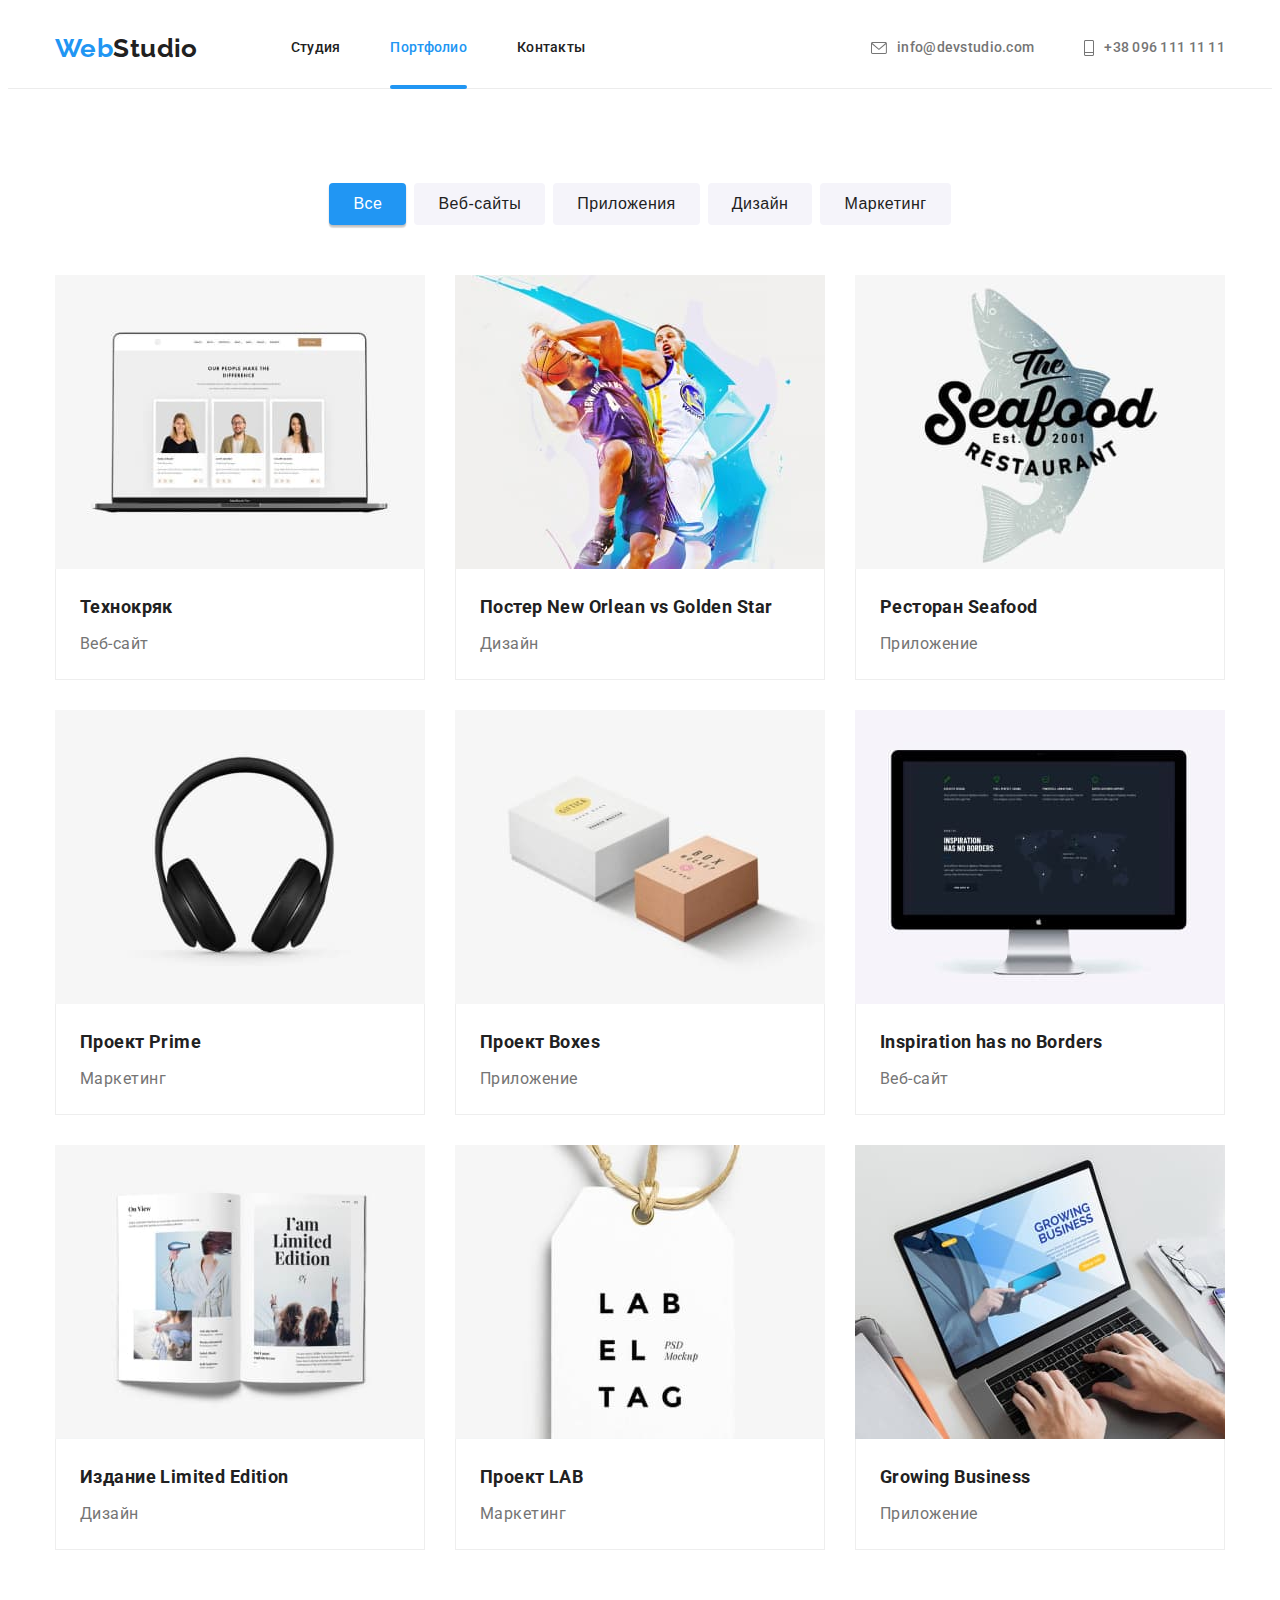
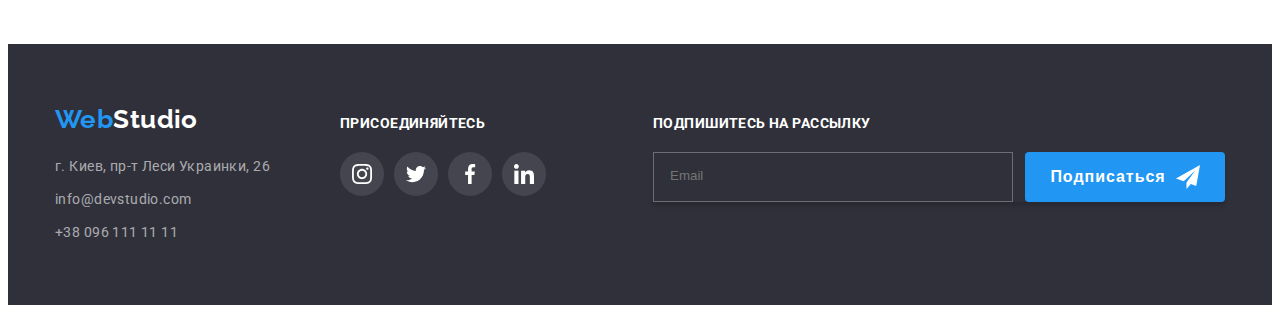
==== portfolio.html @ e9cdfc18 "start 25.04.2022" ====
<!DOCTYPE html>
<html lang="en">
  <head>
    <meta charset="UTF-8" />
    <meta http-equiv="X-UA-Compatible" content="IE=edge" />
    <meta name="viewport" content="width=device-width, initial-scale=1.0" />
    <title>Document</title>
    <link rel="preconnect" href="https://fonts.googleapis.com" />
    <link rel="preconnect" href="https://fonts.gstatic.com" crossorigin />
    <link
      href="https://fonts.googleapis.com/css2?family=Raleway:wght@700&family=Roboto:wght@400;500;700;900&display=swap"
      rel="stylesheet"
    />
    <link
      rel="stylesheet"
      href="https://cdnjs.cloudflare.com/ajax/libs/modern-normalize/1.1.0/modern-normalize.min.css"
      integrity="sha512-wpPYUAdjBVSE4KJnH1VR1HeZfpl1ub8YT/NKx4PuQ5NmX2tKuGu6U/JRp5y+Y8XG2tV+wKQpNHVUX03MfMFn9Q=="
      crossorigin="anonymous"
      referrerpolicy="no-referrer"
    />

    <link rel="stylesheet" href="./css/main.min.css" />
  </head>
  <body>
    <!-- header start -->
    <header class="header">
      <div class="container header-container">
        <nav class="nav">
          <a href="" class="logo link"
            >Web<span class="logo__black">Studio</span></a
          >
          <ul class="site-nav list">
            <li class="item">
              <a class="link header-link" href="./index.html">Студия</a>
            </li>
            <li class="item">
              <a class="link header-link current" href="./portfolio.html"
                >Портфолио</a
              >
            </li>
            <li class="item">
              <a class="link header-link" href="">Контакты</a>
            </li>
          </ul>
        </nav>
        <ul class="auth-nav list">
          <li class="item">
            <a class="link header-link" href="mailto:info@example.com">
              <svg class="header-link__icon" width="16" height="12">
                <use href="./images/sprite.svg#envelope"></use></svg
              >info@devstudio.com</a
            >
          </li>
          <li class="item">
            <a class="link header-link" href="tel:+38-099-111-11-11">
              <svg class="header-link__icon" width="10" height="16">
                <use href="./images/sprite.svg#telephone"></use></svg
              >+38 096 111 11 11</a
            >
          </li>
        </ul>
      </div>
    </header>
    <!-- header end -->
    <main>
      <section class="section filter-button">
        <div class="container">
          <ul class="buttons-list list">
            <li class="button-item">
              <button type="button" class="button current">Все</button>
            </li>
            <li class="button-item">
              <button type="button" class="button">Веб-сайты</button>
            </li>
            <li class="button-item">
              <button type="button" class="button">Приложения</button>
            </li>
            <li class="button-item">
              <button type="button" class="button">Дизайн</button>
            </li>
            <li class="button-item">
              <button type="button" class="button">Маркетинг</button>
            </li>
          </ul>
          <!-- our work -->
          <h1 class="visually-hidden">Наши работы</h1>
          <ul class="card-set work-list list">
            <li class="card-item">
              <!-- <div class="work-list-link"> -->
              <a
                class="link work-list__item"
                href=""
                target="_blank"
                rel="noopener noreferrer nofollow"
              >
                <div class="product">
                  <img
                    src="./images/portfolio/img-1.jpg"
                    alt="карточки членов команды на экране ноутбука"
                    width="370"
                    height="294"
                  />
                  <div class="product-overlay">
                    <div class="product-thumb">
                      <p>
                        Ресурс предлагает комплексные предложения с разным
                        уровнем функционала и сервисов. Все это позволит
                        посетителю получить исчерпывающие сведения о компании
                        или частном лице.
                      </p>
                    </div>
                  </div>
                </div>
                <div class="work-content">
                  <h2 class="work-title">Технокряк</h2>
                  <p class="work-text">Веб-сайт</p>
                </div>
              </a>
              <!-- </div> -->
            </li>
            <li class="card-item">
              <!-- <div class="work-list-link"> -->
              <a
                class="link work-list__item"
                href=""
                target="_blank"
                rel="noopener noreferrer nofollow"
              >
                <div class="product">
                  <img
                    src="./images/portfolio/img-2.jpg"
                    alt="два баскетболиста борятся за мяч"
                    width="370"
                    height="294"
                  />
                  <div class="product-overlay">
                    <div class="product-thumb">
                      <p>
                        Ресурс предлагает комплексные предложения с разным
                        уровнем функционала и сервисов. Все это позволит
                        посетителю получить исчерпывающие сведения о компании
                        или частном лице.
                      </p>
                    </div>
                  </div>
                </div>
                <div class="work-content">
                  <h2 class="work-title">Постер New Orlean vs Golden Star</h2>
                  <p class="work-text">Дизайн</p>
                </div>
              </a>
              <!-- </div> -->
            </li>
            <li class="card-item">
              <!-- <div class="work-list-link"> -->
              <a
                class="link work-list__item"
                href=""
                target="_blank"
                rel="noopener noreferrer nofollow"
              >
                <div class="product">
                  <img
                    src="./images/portfolio/img-3.jpg"
                    alt="логотип ресторана морской кухни"
                    width="370"
                    height="294"
                  />

                  <div class="product-overlay">
                    <div class="product-thumb">
                      <p>
                        Ресурс предлагает комплексные предложения с разным
                        уровнем функционала и сервисов. Все это позволит
                        посетителю получить исчерпывающие сведения о компании
                        или частном лице.
                      </p>
                    </div>
                  </div>
                </div>
                <div class="work-content">
                  <h2 class="work-title">Ресторан Seafood</h2>
                  <p class="work-text">Приложение</p>
                </div>
              </a>
              <!-- </div> -->
            </li>
            <li class="card-item">
              <!-- <div class="work-list-link"> -->
              <a
                class="link work-list__item"
                href=""
                target="_blank"
                rel="noopener noreferrer nofollow"
              >
                <div class="product">
                  <img
                    src="./images/portfolio/img-4.jpg"
                    alt="безпроводные накладные наушники"
                    width="370"
                    height="294"
                  />

                  <div class="product-overlay">
                    <div class="product-thumb">
                      <p>
                        Ресурс предлагает комплексные предложения с разным
                        уровнем функционала и сервисов. Все это позволит
                        посетителю получить исчерпывающие сведения о компании
                        или частном лице.
                      </p>
                    </div>
                  </div>
                </div>
                <div class="work-content">
                  <h2 class="work-title">Проект Prime</h2>
                  <p class="work-text">Маркетинг</p>
                </div>
              </a>
              <!-- </div> -->
            </li>
            <li class="card-item">
              <!-- <div class="work-list-link"> -->
              <a
                class="link work-list__item"
                href=""
                target="_blank"
                rel="noopener noreferrer nofollow"
              >
                <div class="product">
                  <img
                    src="./images/portfolio/img-5.jpg"
                    alt="две коробки - коричневая поменьше, белая побольше"
                    width="370"
                    height="294"
                  />

                  <div class="product-overlay">
                    <div class="product-thumb">
                      <p>
                        Ресурс предлагает комплексные предложения с разным
                        уровнем функционала и сервисов. Все это позволит
                        посетителю получить исчерпывающие сведения о компании
                        или частном лице.
                      </p>
                    </div>
                  </div>
                </div>
                <div class="work-content">
                  <h2 class="work-title">Проект Boxes</h2>
                  <p class="work-text">Приложение</p>
                </div>
              </a>
              <!-- </div> -->
            </li>
            <li class="card-item">
              <!-- <div class="work-list-link"> -->
              <a
                class="link work-list__item"
                href=""
                target="_blank"
                rel="noopener noreferrer nofollow"
              >
                <div class="product">
                  <img
                    src="./images/portfolio/img-6.jpg"
                    alt="заставка на моноблоке"
                    width="370"
                    height="294"
                  />

                  <div class="product-overlay">
                    <div class="product-thumb">
                      <p>
                        Ресурс предлагает комплексные предложения с разным
                        уровнем функционала и сервисов. Все это позволит
                        посетителю получить исчерпывающие сведения о компании
                        или частном лице.
                      </p>
                    </div>
                  </div>
                </div>
                <div class="work-content">
                  <h2 class="work-title">Inspiration has no Borders</h2>
                  <p class="work-text">Веб-сайт</p>
                </div>
              </a>
              <!-- </div> -->
            </li>
            <li class="card-item">
              <!-- <div class="work-list-link"> -->
              <a
                class="link work-list__item"
                href=""
                target="_blank"
                rel="noopener noreferrer nofollow"
              >
                <div class="product">
                  <img
                    src="./images/portfolio/img-7.jpg"
                    alt="разворот журнала"
                    width="370"
                    height="294"
                  />

                  <div class="product-overlay">
                    <div class="product-thumb">
                      <p>
                        Ресурс предлагает комплексные предложения с разным
                        уровнем функционала и сервисов. Все это позволит
                        посетителю получить исчерпывающие сведения о компании
                        или частном лице.
                      </p>
                    </div>
                  </div>
                </div>

                <div class="work-content">
                  <h2 class="work-title">Издание Limited Edition</h2>
                  <p class="work-text">Дизайн</p>
                </div>
              </a>
              <!-- </div> -->
            </li>
            <li class="card-item">
              <!-- <div class="work-list-link"> -->
              <a
                class="link work-list__item"
                href=""
                target="_blank"
                rel="noopener noreferrer nofollow"
              >
                <div class="product">
                  <img
                    src="./images/portfolio/img-8.jpg"
                    alt="бирка с товара"
                    width="370"
                    height="294"
                  />

                  <div class="product-overlay">
                    <div class="product-thumb">
                      <p>
                        Ресурс предлагает комплексные предложения с разным
                        уровнем функционала и сервисов. Все это позволит
                        посетителю получить исчерпывающие сведения о компании
                        или частном лице.
                      </p>
                    </div>
                  </div>
                </div>
                <div class="work-content">
                  <h2 class="work-title">Проект LAB</h2>
                  <p class="work-text">Маркетинг</p>
                </div>
              </a>
            </li>
            <li class="card-item">
              <a
                class="link work-list__item"
                href=""
                target="_blank"
                rel="noopener noreferrer nofollow"
              >
                <div class="product">
                  <img
                    src="./images/portfolio/img-9.jpg"
                    alt="руки на клавиатуре ноутбука"
                    width="370"
                    height="294"
                  />

                  <div class="product-overlay">
                    <div class="product-thumb">
                      <p>
                        Ресурс предлагает комплексные предложения с разным
                        уровнем функционала и сервисов. Все это позволит
                        посетителю получить исчерпывающие сведения о компании
                        или частном лице.
                      </p>
                    </div>
                  </div>
                </div>

                <div class="work-content">
                  <h2 class="work-title">Growing Business</h2>
                  <p class="work-text">Приложение</p>
                </div>
              </a>
            </li>
          </ul>
        </div>
      </section>
    </main>
    <footer class="footer">
      <div class="container footer-content">
        <div class="contact-footer">
          <a href="" class="logo link"
            >Web<span class="logo__white">Studio</span></a
          >
          <address class="adress list">
            <ul class="nav-footer list">
              <li class="nav-footer__item">
                <a
                  class="link"
                  href="https://goo.gl/maps/tU7hmyQ66fqLJ7Ar8"
                  target="_blank"
                  rel="noopener noreferrer nofollow"
                >
                  г. Киев, пр-т Леси Украинки, 26</a
                >
              </li>
              <li class="nav-footer__item">
                <a class="link" href="mailto:info@example.com"
                  >info@devstudio.com</a
                >
              </li>
              <li class="nav-footer__item">
                <a class="link" href="tel:+38-099-111-11-11"
                  >+38 096 111 11 11</a
                >
              </li>
            </ul>
          </address>
        </div>
        <div class="join">
          <b class="join-title">присоединяйтесь</b>

          <ul class="social-list list">
            <li class="social-list__item">
              <a
                class="social-list__link link"
                href=""
                target="_blank"
                rel="noopener noreferrer nofollow"
              >
                <svg class="social-list__icon" width="20" height="20">
                  <use href="./images/sprite.svg#instagram"></use>
                </svg>
              </a>
            </li>
            <li class="social-list__item">
              <a
                class="social-list__link link"
                href=""
                target="_blank"
                rel="noopener noreferrer nofollow"
              >
                <svg class="social-list__icon" width="20" height="20">
                  <use href="./images/sprite.svg#twitter"></use>
                </svg>
              </a>
            </li>
            <li class="social-list__item">
              <a
                class="social-list__link link"
                href=""
                target="_blank"
                rel="noopener noreferrer nofollow"
              >
                <svg class="social-list__icon" width="20" height="20">
                  <use href="./images/sprite.svg#facebook"></use>
                </svg>
              </a>
            </li>
            <li class="social-list__item">
              <a
                class="social-list__link link"
                href=""
                target="_blank"
                rel="noopener noreferrer nofollow"
              >
                <svg class="social-list__icon" width="20" height="20">
                  <use href="./images/sprite.svg#linkedin"></use>
                </svg>
              </a>
            </li>
          </ul>
        </div>

        <div class="join-subscription">
          <b class="join-title">Подпишитесь на рассылку</b>
          <form class="social-subscription">
            <span class="mail-subscription">
              <input
                class="mail"
                type="email"
                name="user_mail"
                placeholder="Email"
              />
            </span>
            <button class="hero-button send-button" type="submit">
              Подписаться
              <svg class="social-send__button" width="24" height="24">
                <use href="./images/sprite.svg#send"></use>
              </svg>
            </button>
          </form>
        </div>
      </div>
    </footer>
  </body>
</html>
---- css/main.min.css ----
:root{--primary-title-color: #212121;--secondary-text-color: #757575;--accent-color: #2196f3;--secondary-accent-color: #ffffff;--secondary-background-color: #f5f4fa;--footer-background-color: #2f303a;--primary-color: rgba(255, 255, 255, 1);--card-item: 4;--client-link: #afb1b8;--footer-accent-background-color: rgba(255, 255, 255, 0.1);--transition: 250ms cubic-bezier(0.4, 0, 0.2, 1);--border-contact-form: rgba(33, 33, 33, 0.2)}.visually-hidden{position:absolute;width:1px;height:1px;margin:-1px;border:0;padding:0;white-space:nowrap;clip-path:inset(100%);clip:rect(0 0 0 0);overflow:hidden}html{box-sizing:border-box}*,*::before,*::after{box-sizing:border-box}body{color:var(--secondary-text-color);font-family:Roboto, sans-serif;font-size:14px;line-height:1.71;letter-spacing:0.03em}h1,h2,h3,p{margin-top:0;margin-bottom:0}ul{margin-top:0;margin-bottom:0;padding-left:0}img{display:block;max-width:100%;height:auto}.list{list-style:none}.link{text-decoration:none}address{font-style:normal}.container{width:1200px;padding-left:15px;padding-right:15px;margin-left:auto;margin-right:auto}.logo{display:flex;align-items:center;font-family:Raleway, sans-serif;font-weight:700;font-size:26px;line-height:1.19;color:var(--accent-color)}.logo__black{color:var(--primary-title-color)}.logo__white{color:var(--secondary-accent-color)}.section{padding-top:94px;padding-bottom:94px}.section-title{text-align:center;margin-bottom:50px;font-weight:700;font-size:36px;line-height:1.17;letter-spacing:0.03em;color:var(--primary-title-color)}.hero-button{min-width:200px;padding-top:10px;padding-bottom:10px;padding-left:30px;padding-right:30px;border-radius:4px;cursor:pointer;font-weight:700;font-size:16px;line-height:1.88;border:none;letter-spacing:0.06em;background:var(--accent-color);color:var(--secondary-accent-color);transition:background-color var(--transition)}.hero-button:hover,.hero-button:focus{background-color:#188ce8}.card-set{display:flex;flex-wrap:wrap;margin-left:-30px;margin-top:-30px}.card-item{flex-basis:calc(100% / var(--card-item) - 30px);margin-left:30px;margin-top:30px}.backdrop{position:fixed;top:0;left:0;width:100%;height:100%;background-color:rgba(0,0,0,0.2);opacity:1;transition:opacity var(--transition)}.backdrop.is-hidden{opacity:0;visibility:hidden;pointer-events:none}.backdrop.is-hidden .modal{transform:translate(-50%, -50%) scale(1.25)}.modal{position:absolute;top:50%;left:50%;padding:40px;min-height:581px;max-width:528px;width:100%;border-radius:4px;background-color:var(--secondary-accent-color);box-shadow:0px 2px 1px rgba(0,0,0,0.2),0px 1px 1px rgba(0,0,0,0.14),0px 1px 3px rgba(0,0,0,0.12);transform:translate(-50%, -50%) scale(1);transition:transform var(--transition)}.modal-invitation{display:block;margin-bottom:12px;font-weight:700;font-size:20px;line-height:1.17;text-align:center;color:var(--primary-title-color)}.contact-form__field{display:block}.contact-form__field:not(:last-child){margin-bottom:10px}.contact-information{font-size:12px;line-height:1.16;letter-spacing:0.01em}.contact-form__input{width:100%;height:40px;padding-left:42px;border:1px solid var(--border-contact-form);border-radius:4px;transition:border var(--transition)}.contact-form__input:hover,.contact-form__input:focus{outline:none;border-color:var(--accent-color)}.contact-icon{position:absolute;top:50%;left:12px;transform:translateY(-50%);transition:fill var(--transition)}.contact-form__input:hover+.contact-icon,.contact-form__input:focus+.contact-icon{fill:var(--accent-color)}.contack-form__input__wraper{position:relative;display:block;margin-top:4px}.contact-form__list{margin-bottom:20px}.contact-form__message{width:100%;height:120px;padding-left:16px;padding-right:16px;padding-top:12px;padding-bottom:12px;resize:none;border:1px solid var(--border-contact-form);border-radius:4px;transition:border-color var(--transition)}.contact-form__message::placeholder{color:rgba(117,117,117,0.5)}.contact-form__message:hover,.contact-form__message:focus{outline:none;border-color:var(--accent-color)}.contact-form__checkbox__label{display:flex;justify-content:center;align-items:center;line-height:1}.contact-form__checkbox__label::before{display:inline-flex;content:"";width:16px;height:15px;margin-right:10px;border:1px solid var(--primary-title-color);cursor:pointer}.contact-form__checkbox:hover+.contact-form__checkbox__label::before,.contact-form__checkbox:focus+.contact-form__checkbox__label::before{border:1px solid var(--accent-color)}.contact-form__checkbox:checked+.contact-form__checkbox__label::before{outline:none;background-image:url(../images/icon-check.svg);background-position:50% 50%}.contact-form__checkbox__link{font-weight:400;color:var(--accent-color)}.contact-form__checkbox-wraper{margin-bottom:26px}.submit-button{display:block;margin:0 auto}.hero-close__btn{position:absolute;top:8px;right:8px;padding:0;display:flex;justify-content:center;align-items:center;width:30px;height:30px;border-radius:50%;border:1px solid rgba(0,0,0,0.1);background-color:transparent;cursor:pointer;transition:fill var(--transition)}.hero-close__btn:hover,.hero-close__btn:focus{fill:var(--accent-color)}.social-list__link{display:flex;align-items:center;justify-content:center;width:44px;height:44px;color:var(--client-link);background-color:var(--footer-accent-background-color);border-radius:50%;transition:color var(--transition),background-color var(--transition)}.social-list__link:hover,.social-list__link:focus{background-color:var(--accent-color);color:var(--secondary-accent-color)}.social-list__icon{fill:currentColor}.social-list{display:flex;justify-content:space-between}.social-list__item:not(:last-child){margin-right:10px}.social-list__icon{fill:currentColor}.header{border-bottom:1px solid #ececec}.header .current::after{content:"";display:flex;position:absolute;bottom:-1px;width:100%;height:4px;border-radius:2px;background-color:#2196f3}.header .logo{margin-right:93px}.header-container{display:flex;align-items:center}.nav{display:flex}.site-nav{display:flex;color:var(--primary-title-color)}.site-nav .link.current{color:var(--accent-color)}.site-nav .item:not(:last-child){margin-right:50px}.header-link{display:flex;align-items:center;position:relative;font-weight:500;padding-top:32px;padding-bottom:32px;line-height:1.14;letter-spacing:0.02em;color:var(--secondary-text-colo);transition:color var(--transition)}.header-link:hover,.header-link:focus{color:var(--accent-color)}.auth-nav{display:flex;margin-left:auto;transition:fill var(--transition),color var(--transition)}.auth-nav .item:not(:last-child){margin-right:50px}.auth-nav .header-link__icon{fill:currentColor;margin-right:10px}.hero{background-image:linear-gradient(rgba(47,48,58,0.4), rgba(47,48,58,0.4)),url(../images/comand.jpg);background-size:1600px, cover;text-align:center;background-color:#2f303a;margin-right:auto;margin-left:auto;max-width:1600px;padding-top:200px;padding-bottom:200px}.hero-title{max-width:696px;margin-bottom:30px;margin-left:auto;margin-right:auto;font-weight:900;font-size:44px;line-height:1.36;text-align:center;letter-spacing:0.06em;text-transform:uppercase;color:var(--secondary-accent-color)}.quality{padding-bottom:0}.service-list{--card-item: 3}.qualiti-item{display:flex;height:120px;border-radius:4px;justify-content:center;align-items:center;background-color:var(--secondary-background-color);margin-bottom:30px;text-align:center}.quality-title{margin-bottom:10px;font-weight:700;font-size:14px;line-height:1.14;text-transform:uppercase;color:var(--primary-title-color)}.service-card{position:relative}.service-icon{position:relative}.service-thumb{position:absolute;display:flex;bottom:0;width:100%;height:70px;justify-content:center;align-items:center;font-weight:700;line-height:1.17;color:var(--primary-color);background-color:rgba(47,48,58,0.8)}.team{background:var(--secondary-background-color)}.team-card{flex-wrap:wrap;text-align:center;flex-basis:calc((100% - 120px) / 4);margin-left:30px;margin-top:30px}.team-title{margin-bottom:10px;font-weight:500;font-size:16px;line-height:1.19;color:var(--primary-title-color)}.team-content{text-align:center;padding-top:30px;padding-bottom:30px;padding-left:32px;padding-right:32px;background-color:var(--secondary-accent-color);box-shadow:0px 2px 1px rgba(0,0,0,0.2),0px 1px 1px rgba(0,0,0,0.14),0px 1px 3px rgba(0,0,0,0.12)}.team-text{font-size:16px;line-height:1.19;margin-bottom:16px}.client-list{--card-item: 6;display:flex;align-items:center}.client-link{outline:none;display:flex;width:170px;height:92px;color:var(--client-link);border:1px solid currentColor;border-radius:4px;justify-content:center;align-items:center;transition:color var(--transition)}.client-link:hover,.client-link:focus{border:1px solid var(--accent-color)}.client-link__icon{fill:currentColor}.client-link:hover .client-link__icon,.client-link:focus .client-link__icon{fill:var(--accent-color)}.footer{padding-top:60px;padding-bottom:60px;background:var(--footer-background-color)}.footer .social-list__link{color:var(--secondary-accent-color)}.footer .logo{margin-bottom:20px}.footer-content{display:flex;align-items:baseline}.footer-item:last-child{margin-left:auto}.footer-item:not(:last-child){margin-right:70px}.adress{font-style:normal;color:var(--secondary-accent-color)}.nav-footer .link{color:rgba(255,255,255,0.6);transition:color var(--transition)}.nav-footer .link:hover,.nav-footer .link:focus{color:var(--secondary-accent-color)}.nav-footer__item:not(:last-child){margin-bottom:9px}.footer.social-list__link{color:var(--secondary-accent-color)}.social-send__button{margin-left:10px;fill:currentColor}.social-subscription{display:flex;border-radius:4px;min-width:358px;font-size:16px;box-shadow:0px 4px 4px rgba(0,0,0,0.15)}.mail-subscription{border:1px solid rgba(255,255,255,0.3);margin-right:12px;transition:border var(--transition)}.mail-subscription:hover,.mail-subscription:focus{outline:none;border-color:var(--accent-color)}.mail{min-width:358px;padding-top:15px;padding-bottom:15px;padding-left:16px;border:none;outline:none;background-color:transparent;color:var(--secondary-accent-color)}.send-button{display:flex;padding-left:0;padding-right:0;justify-content:center;align-items:center}.join{margin-left:70px}.join-title{display:block;margin-bottom:20px;font-weight:700;font-size:14px;line-height:1.14;letter-spacing:0.03em;text-transform:uppercase;color:var(--secondary-accent-color)}.join-list__link{display:flex;align-items:center;justify-content:center;width:44px;height:44px;background-color:rgba(255,255,255,0.1);border-radius:50%;transition:background-color var(--transition)}.join-list__link:hover,.join-list__link:focus{background-color:var(--accent-color)}.join-list__icon{fill:var(--secondary-accent-color)}.join-list-link:hover .join-list__icon,.join-list-link:focus .join-list__icon{background-color:var(--accent-color)}.join-list__item:not(:last-child){margin-right:10px}.join-list{display:flex;justify-content:space-between}.join-subscription{margin-left:auto}.buttons-list{display:flex;justify-content:center;margin-bottom:50px}.buttons-list .current{background-color:var(--accent-color);color:var(--secondary-accent-color);box-shadow:0px 2px 2px rgba(0,0,0,0.12),0px 1px 2px rgba(0,0,0,0.08),0px 3px 1px rgba(0,0,0,0.1)}.button-item:not(:last-child){margin-right:8px}.button{padding:6px 22px;border-radius:4px;border-color:transparent;font-weight:500;font-size:16px;line-height:1.62;letter-spacing:0.03em;color:var(--primary-title-color);cursor:pointer;background:var(--secondary-background-color);transition:color var(--transition),background-color var(--transition),box-shadow var(--transition)}.button:hover,.button:focus{background-color:var(--accent-color);color:var(--secondary-accent-color);box-shadow:0px 2px 2px rgba(0,0,0,0.12),0px 1px 2px rgba(0,0,0,0.08),0px 3px 1px rgba(0,0,0,0.1)}.work-list{--card-item: 3}.work-list__item{display:flex;flex-direction:column;transition:box-shadow var(--transition)}.work-list__item:hover,.work-list__item:focus{box-shadow:1px 4px 6px rgba(0,0,0,0.16),0px 4px 4px rgba(0,0,0,0.06),0px 1px 1px rgba(0,0,0,0.12)}.product{position:relative;overflow:hidden}.product-overlay{display:inline-block;position:absolute;top:0;left:0;width:100%;height:100%;background-color:rgba(33,150,243,0.9);transform:translateY(100%);transition:transform var(--transition)}.work-list__item:hover .product-overlay,.work-list__item:focus .product-overlay{transform:translateY(0)}.product-thumb{position:absolute;width:322px;height:168px;display:flex;top:50%;left:50%;transform:translate(-50%, -50%);opacity:1;font-family:roboto;font-weight:400;font-size:18px;line-height:1.55;letter-spacing:0.03em;color:#fff}.work-title{margin-bottom:4px;font-weight:700;font-size:18px;line-height:2;color:var(--primary-title-color)}.work-content{padding:20px 24px;border:1px solid #eeeeee;border-top:none}.work-text{font-weight:400;font-size:16px;line-height:1.88;letter-spacing:0.03em;color:var(--secondary-text-color)}
/*# sourceMappingURL=main.min.css.map */
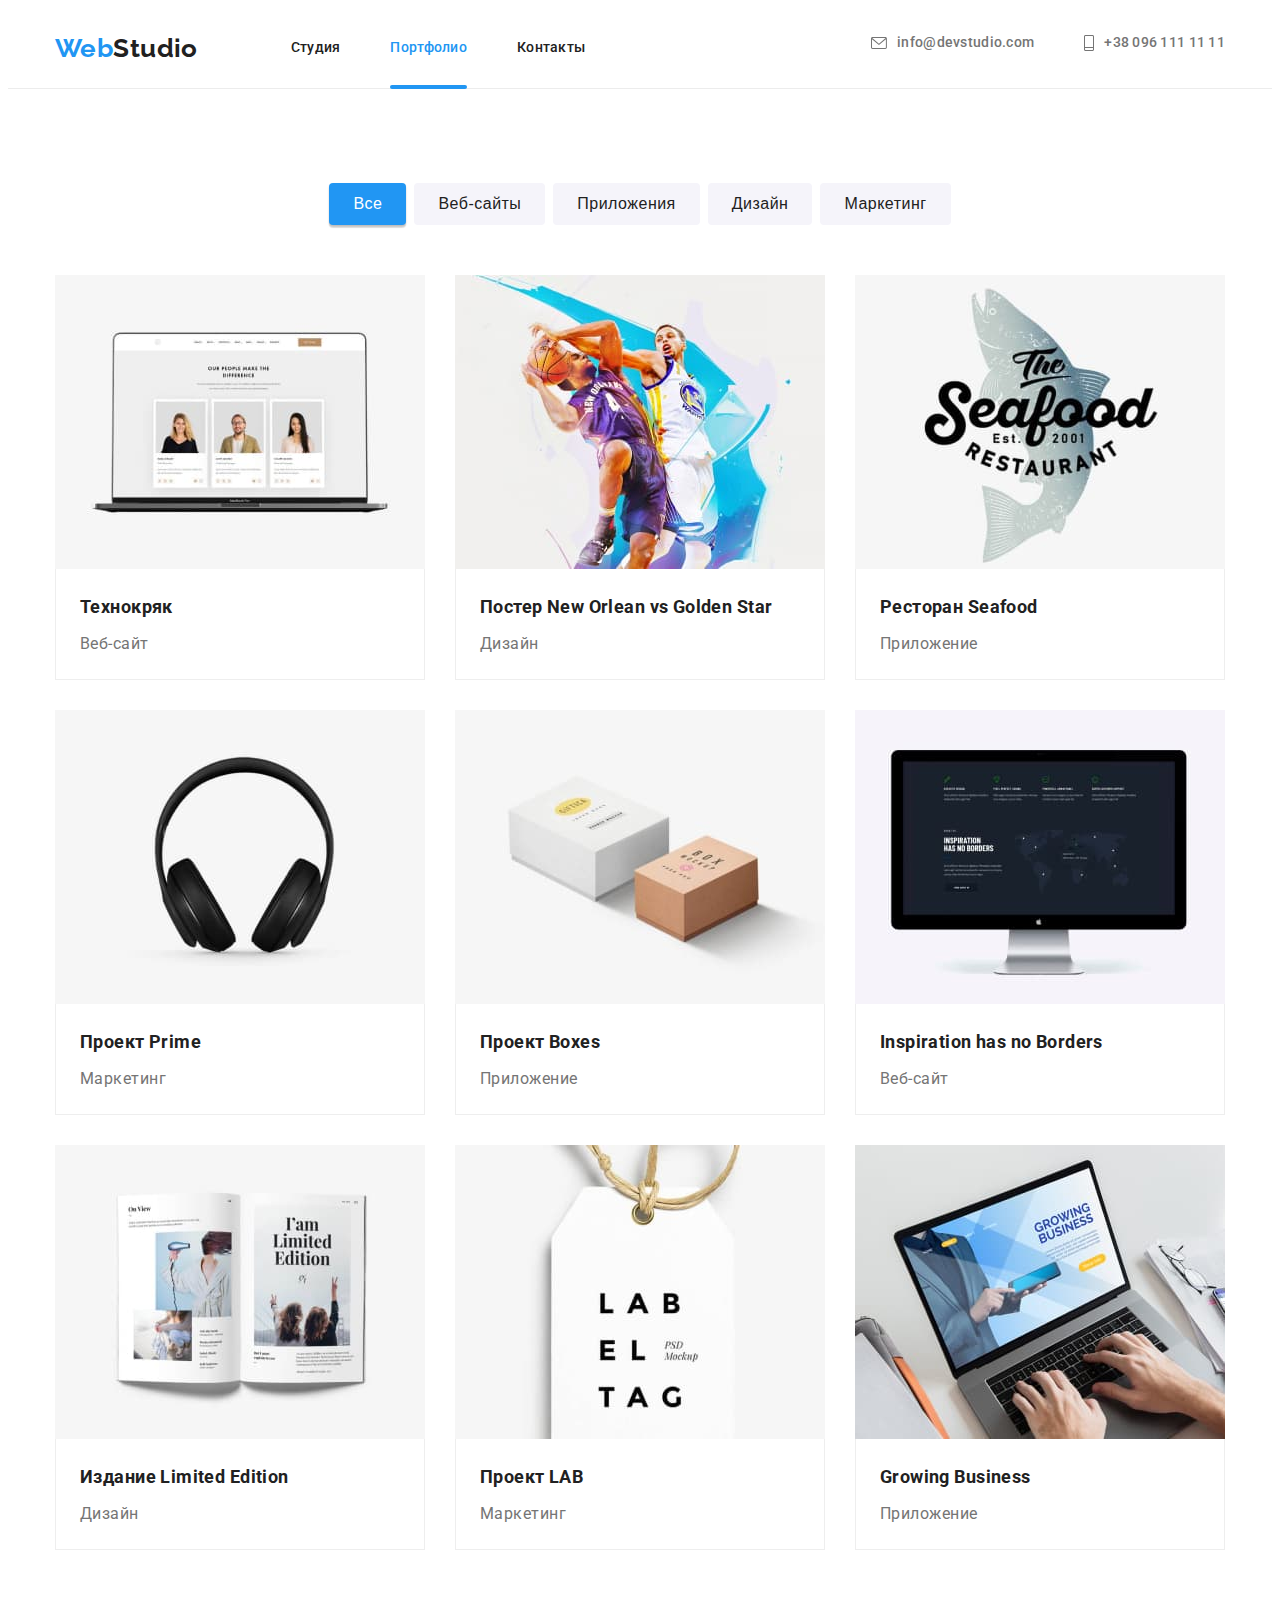
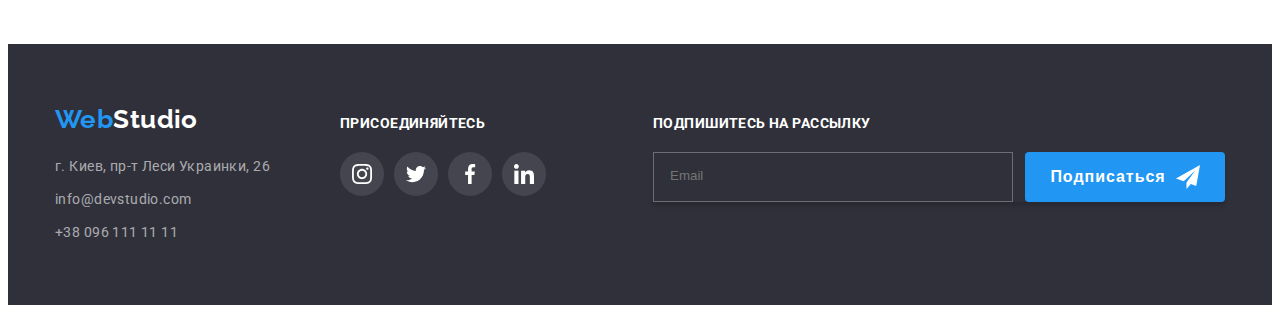
==== commit e9c36f3b: "26.04.2022" ====
--- a/portfolio.html
+++ b/portfolio.html
@@ -499,5 +499,6 @@
         </div>
       </div>
     </footer>
+    <script src="./js/mobile-menu.js"></script>
   </body>
 </html>
--- a/css/main.min.css
+++ b/css/main.min.css
@@ -1,2 +1,2 @@
-:root{--primary-title-color: #212121;--secondary-text-color: #757575;--accent-color: #2196f3;--secondary-accent-color: #ffffff;--secondary-background-color: #f5f4fa;--footer-background-color: #2f303a;--primary-color: rgba(255, 255, 255, 1);--card-item: 4;--client-link: #afb1b8;--footer-accent-background-color: rgba(255, 255, 255, 0.1);--transition: 250ms cubic-bezier(0.4, 0, 0.2, 1);--border-contact-form: rgba(33, 33, 33, 0.2)}.visually-hidden{position:absolute;width:1px;height:1px;margin:-1px;border:0;padding:0;white-space:nowrap;clip-path:inset(100%);clip:rect(0 0 0 0);overflow:hidden}html{box-sizing:border-box}*,*::before,*::after{box-sizing:border-box}body{color:var(--secondary-text-color);font-family:Roboto, sans-serif;font-size:14px;line-height:1.71;letter-spacing:0.03em}h1,h2,h3,p{margin-top:0;margin-bottom:0}ul{margin-top:0;margin-bottom:0;padding-left:0}img{display:block;max-width:100%;height:auto}.list{list-style:none}.link{text-decoration:none}address{font-style:normal}.container{width:1200px;padding-left:15px;padding-right:15px;margin-left:auto;margin-right:auto}.logo{display:flex;align-items:center;font-family:Raleway, sans-serif;font-weight:700;font-size:26px;line-height:1.19;color:var(--accent-color)}.logo__black{color:var(--primary-title-color)}.logo__white{color:var(--secondary-accent-color)}.section{padding-top:94px;padding-bottom:94px}.section-title{text-align:center;margin-bottom:50px;font-weight:700;font-size:36px;line-height:1.17;letter-spacing:0.03em;color:var(--primary-title-color)}.hero-button{min-width:200px;padding-top:10px;padding-bottom:10px;padding-left:30px;padding-right:30px;border-radius:4px;cursor:pointer;font-weight:700;font-size:16px;line-height:1.88;border:none;letter-spacing:0.06em;background:var(--accent-color);color:var(--secondary-accent-color);transition:background-color var(--transition)}.hero-button:hover,.hero-button:focus{background-color:#188ce8}.card-set{display:flex;flex-wrap:wrap;margin-left:-30px;margin-top:-30px}.card-item{flex-basis:calc(100% / var(--card-item) - 30px);margin-left:30px;margin-top:30px}.backdrop{position:fixed;top:0;left:0;width:100%;height:100%;background-color:rgba(0,0,0,0.2);opacity:1;transition:opacity var(--transition)}.backdrop.is-hidden{opacity:0;visibility:hidden;pointer-events:none}.backdrop.is-hidden .modal{transform:translate(-50%, -50%) scale(1.25)}.modal{position:absolute;top:50%;left:50%;padding:40px;min-height:581px;max-width:528px;width:100%;border-radius:4px;background-color:var(--secondary-accent-color);box-shadow:0px 2px 1px rgba(0,0,0,0.2),0px 1px 1px rgba(0,0,0,0.14),0px 1px 3px rgba(0,0,0,0.12);transform:translate(-50%, -50%) scale(1);transition:transform var(--transition)}.modal-invitation{display:block;margin-bottom:12px;font-weight:700;font-size:20px;line-height:1.17;text-align:center;color:var(--primary-title-color)}.contact-form__field{display:block}.contact-form__field:not(:last-child){margin-bottom:10px}.contact-information{font-size:12px;line-height:1.16;letter-spacing:0.01em}.contact-form__input{width:100%;height:40px;padding-left:42px;border:1px solid var(--border-contact-form);border-radius:4px;transition:border var(--transition)}.contact-form__input:hover,.contact-form__input:focus{outline:none;border-color:var(--accent-color)}.contact-icon{position:absolute;top:50%;left:12px;transform:translateY(-50%);transition:fill var(--transition)}.contact-form__input:hover+.contact-icon,.contact-form__input:focus+.contact-icon{fill:var(--accent-color)}.contack-form__input__wraper{position:relative;display:block;margin-top:4px}.contact-form__list{margin-bottom:20px}.contact-form__message{width:100%;height:120px;padding-left:16px;padding-right:16px;padding-top:12px;padding-bottom:12px;resize:none;border:1px solid var(--border-contact-form);border-radius:4px;transition:border-color var(--transition)}.contact-form__message::placeholder{color:rgba(117,117,117,0.5)}.contact-form__message:hover,.contact-form__message:focus{outline:none;border-color:var(--accent-color)}.contact-form__checkbox__label{display:flex;justify-content:center;align-items:center;line-height:1}.contact-form__checkbox__label::before{display:inline-flex;content:"";width:16px;height:15px;margin-right:10px;border:1px solid var(--primary-title-color);cursor:pointer}.contact-form__checkbox:hover+.contact-form__checkbox__label::before,.contact-form__checkbox:focus+.contact-form__checkbox__label::before{border:1px solid var(--accent-color)}.contact-form__checkbox:checked+.contact-form__checkbox__label::before{outline:none;background-image:url(../images/icon-check.svg);background-position:50% 50%}.contact-form__checkbox__link{font-weight:400;color:var(--accent-color)}.contact-form__checkbox-wraper{margin-bottom:26px}.submit-button{display:block;margin:0 auto}.hero-close__btn{position:absolute;top:8px;right:8px;padding:0;display:flex;justify-content:center;align-items:center;width:30px;height:30px;border-radius:50%;border:1px solid rgba(0,0,0,0.1);background-color:transparent;cursor:pointer;transition:fill var(--transition)}.hero-close__btn:hover,.hero-close__btn:focus{fill:var(--accent-color)}.social-list__link{display:flex;align-items:center;justify-content:center;width:44px;height:44px;color:var(--client-link);background-color:var(--footer-accent-background-color);border-radius:50%;transition:color var(--transition),background-color var(--transition)}.social-list__link:hover,.social-list__link:focus{background-color:var(--accent-color);color:var(--secondary-accent-color)}.social-list__icon{fill:currentColor}.social-list{display:flex;justify-content:space-between}.social-list__item:not(:last-child){margin-right:10px}.social-list__icon{fill:currentColor}.header{border-bottom:1px solid #ececec}.header .current::after{content:"";display:flex;position:absolute;bottom:-1px;width:100%;height:4px;border-radius:2px;background-color:#2196f3}.header .logo{margin-right:93px}.header-container{display:flex;align-items:center}.nav{display:flex}.site-nav{display:flex;color:var(--primary-title-color)}.site-nav .link.current{color:var(--accent-color)}.site-nav .item:not(:last-child){margin-right:50px}.header-link{display:flex;align-items:center;position:relative;font-weight:500;padding-top:32px;padding-bottom:32px;line-height:1.14;letter-spacing:0.02em;color:var(--secondary-text-colo);transition:color var(--transition)}.header-link:hover,.header-link:focus{color:var(--accent-color)}.auth-nav{display:flex;margin-left:auto;transition:fill var(--transition),color var(--transition)}.auth-nav .item:not(:last-child){margin-right:50px}.auth-nav .header-link__icon{fill:currentColor;margin-right:10px}.hero{background-image:linear-gradient(rgba(47,48,58,0.4), rgba(47,48,58,0.4)),url(../images/comand.jpg);background-size:1600px, cover;text-align:center;background-color:#2f303a;margin-right:auto;margin-left:auto;max-width:1600px;padding-top:200px;padding-bottom:200px}.hero-title{max-width:696px;margin-bottom:30px;margin-left:auto;margin-right:auto;font-weight:900;font-size:44px;line-height:1.36;text-align:center;letter-spacing:0.06em;text-transform:uppercase;color:var(--secondary-accent-color)}.quality{padding-bottom:0}.service-list{--card-item: 3}.qualiti-item{display:flex;height:120px;border-radius:4px;justify-content:center;align-items:center;background-color:var(--secondary-background-color);margin-bottom:30px;text-align:center}.quality-title{margin-bottom:10px;font-weight:700;font-size:14px;line-height:1.14;text-transform:uppercase;color:var(--primary-title-color)}.service-card{position:relative}.service-icon{position:relative}.service-thumb{position:absolute;display:flex;bottom:0;width:100%;height:70px;justify-content:center;align-items:center;font-weight:700;line-height:1.17;color:var(--primary-color);background-color:rgba(47,48,58,0.8)}.team{background:var(--secondary-background-color)}.team-card{flex-wrap:wrap;text-align:center;flex-basis:calc((100% - 120px) / 4);margin-left:30px;margin-top:30px}.team-title{margin-bottom:10px;font-weight:500;font-size:16px;line-height:1.19;color:var(--primary-title-color)}.team-content{text-align:center;padding-top:30px;padding-bottom:30px;padding-left:32px;padding-right:32px;background-color:var(--secondary-accent-color);box-shadow:0px 2px 1px rgba(0,0,0,0.2),0px 1px 1px rgba(0,0,0,0.14),0px 1px 3px rgba(0,0,0,0.12)}.team-text{font-size:16px;line-height:1.19;margin-bottom:16px}.client-list{--card-item: 6;display:flex;align-items:center}.client-link{outline:none;display:flex;width:170px;height:92px;color:var(--client-link);border:1px solid currentColor;border-radius:4px;justify-content:center;align-items:center;transition:color var(--transition)}.client-link:hover,.client-link:focus{border:1px solid var(--accent-color)}.client-link__icon{fill:currentColor}.client-link:hover .client-link__icon,.client-link:focus .client-link__icon{fill:var(--accent-color)}.footer{padding-top:60px;padding-bottom:60px;background:var(--footer-background-color)}.footer .social-list__link{color:var(--secondary-accent-color)}.footer .logo{margin-bottom:20px}.footer-content{display:flex;align-items:baseline}.footer-item:last-child{margin-left:auto}.footer-item:not(:last-child){margin-right:70px}.adress{font-style:normal;color:var(--secondary-accent-color)}.nav-footer .link{color:rgba(255,255,255,0.6);transition:color var(--transition)}.nav-footer .link:hover,.nav-footer .link:focus{color:var(--secondary-accent-color)}.nav-footer__item:not(:last-child){margin-bottom:9px}.footer.social-list__link{color:var(--secondary-accent-color)}.social-send__button{margin-left:10px;fill:currentColor}.social-subscription{display:flex;border-radius:4px;min-width:358px;font-size:16px;box-shadow:0px 4px 4px rgba(0,0,0,0.15)}.mail-subscription{border:1px solid rgba(255,255,255,0.3);margin-right:12px;transition:border var(--transition)}.mail-subscription:hover,.mail-subscription:focus{outline:none;border-color:var(--accent-color)}.mail{min-width:358px;padding-top:15px;padding-bottom:15px;padding-left:16px;border:none;outline:none;background-color:transparent;color:var(--secondary-accent-color)}.send-button{display:flex;padding-left:0;padding-right:0;justify-content:center;align-items:center}.join{margin-left:70px}.join-title{display:block;margin-bottom:20px;font-weight:700;font-size:14px;line-height:1.14;letter-spacing:0.03em;text-transform:uppercase;color:var(--secondary-accent-color)}.join-list__link{display:flex;align-items:center;justify-content:center;width:44px;height:44px;background-color:rgba(255,255,255,0.1);border-radius:50%;transition:background-color var(--transition)}.join-list__link:hover,.join-list__link:focus{background-color:var(--accent-color)}.join-list__icon{fill:var(--secondary-accent-color)}.join-list-link:hover .join-list__icon,.join-list-link:focus .join-list__icon{background-color:var(--accent-color)}.join-list__item:not(:last-child){margin-right:10px}.join-list{display:flex;justify-content:space-between}.join-subscription{margin-left:auto}.buttons-list{display:flex;justify-content:center;margin-bottom:50px}.buttons-list .current{background-color:var(--accent-color);color:var(--secondary-accent-color);box-shadow:0px 2px 2px rgba(0,0,0,0.12),0px 1px 2px rgba(0,0,0,0.08),0px 3px 1px rgba(0,0,0,0.1)}.button-item:not(:last-child){margin-right:8px}.button{padding:6px 22px;border-radius:4px;border-color:transparent;font-weight:500;font-size:16px;line-height:1.62;letter-spacing:0.03em;color:var(--primary-title-color);cursor:pointer;background:var(--secondary-background-color);transition:color var(--transition),background-color var(--transition),box-shadow var(--transition)}.button:hover,.button:focus{background-color:var(--accent-color);color:var(--secondary-accent-color);box-shadow:0px 2px 2px rgba(0,0,0,0.12),0px 1px 2px rgba(0,0,0,0.08),0px 3px 1px rgba(0,0,0,0.1)}.work-list{--card-item: 3}.work-list__item{display:flex;flex-direction:column;transition:box-shadow var(--transition)}.work-list__item:hover,.work-list__item:focus{box-shadow:1px 4px 6px rgba(0,0,0,0.16),0px 4px 4px rgba(0,0,0,0.06),0px 1px 1px rgba(0,0,0,0.12)}.product{position:relative;overflow:hidden}.product-overlay{display:inline-block;position:absolute;top:0;left:0;width:100%;height:100%;background-color:rgba(33,150,243,0.9);transform:translateY(100%);transition:transform var(--transition)}.work-list__item:hover .product-overlay,.work-list__item:focus .product-overlay{transform:translateY(0)}.product-thumb{position:absolute;width:322px;height:168px;display:flex;top:50%;left:50%;transform:translate(-50%, -50%);opacity:1;font-family:roboto;font-weight:400;font-size:18px;line-height:1.55;letter-spacing:0.03em;color:#fff}.work-title{margin-bottom:4px;font-weight:700;font-size:18px;line-height:2;color:var(--primary-title-color)}.work-content{padding:20px 24px;border:1px solid #eeeeee;border-top:none}.work-text{font-weight:400;font-size:16px;line-height:1.88;letter-spacing:0.03em;color:var(--secondary-text-color)}
+:root{--primary-title-color: #212121;--secondary-text-color: #757575;--accent-color: #2196f3;--secondary-accent-color: #ffffff;--secondary-background-color: #f5f4fa;--footer-background-color: #2f303a;--primary-color: rgba(255, 255, 255, 1);--card-item: 4;--client-link: #afb1b8;--footer-accent-background-color: rgba(255, 255, 255, 0.1);--transition: 250ms cubic-bezier(0.4, 0, 0.2, 1);--border-contact-form: rgba(33, 33, 33, 0.2)}.visually-hidden{position:absolute;width:1px;height:1px;margin:-1px;border:0;padding:0;white-space:nowrap;clip-path:inset(100%);clip:rect(0 0 0 0);overflow:hidden}html{box-sizing:border-box}*,*::before,*::after{box-sizing:border-box}body{color:var(--secondary-text-color);font-family:Roboto, sans-serif;font-size:14px;line-height:1.71;letter-spacing:0.03em}h1,h2,h3,p{margin-top:0;margin-bottom:0}ul{margin-top:0;margin-bottom:0;padding-left:0}img{display:block;max-width:100%;height:auto}.list{list-style:none}.link{text-decoration:none}address{font-style:normal}.container{padding-left:15px;padding-right:15px;margin-left:auto;margin-right:auto;border-color:1px solid 0}@media screen and (min-width: 480px){.container{width:480px}}@media screen and (min-width: 768px){.container{width:768px}}@media screen and (min-width: 1200px){.container{width:1200px}}.logo{display:flex;align-items:center;font-family:Raleway, sans-serif;font-weight:700;font-size:24px;line-height:1.17;color:var(--accent-color)}@media screen and (min-width: 1200px){.logo{font-size:26px;line-height:1.19}}.logo__black{color:var(--primary-title-color)}.logo__white{color:var(--secondary-accent-color)}.section{padding-top:94px;padding-bottom:94px}.section-title{text-align:center;margin-bottom:50px;font-weight:700;font-size:36px;line-height:1.17;letter-spacing:0.03em;color:var(--primary-title-color)}.hero-button{min-width:200px;padding-top:10px;padding-bottom:10px;padding-left:30px;padding-right:30px;border-radius:4px;cursor:pointer;font-weight:700;font-size:16px;line-height:1.88;border:none;letter-spacing:0.06em;background:var(--accent-color);color:var(--secondary-accent-color);transition:background-color var(--transition)}.hero-button:hover,.hero-button:focus{background-color:#188ce8}.menu-button{display:inline;margin:0;padding:0;width:100%;border:none;background-color:transparent}@media screen and (min-width: 768px){.menu-button{display:none}}.menu-button .icon-close{display:none}.menu-button.is-open .icon-close{display:block}.menu-button.is-open .icon-menu{display:none}.menu-container{position:absolute;top:100%;left:0;width:100%;height:400px;background-color:tomato;padding:20px;text-align:center;font-size:20px}.menu-conteiner .is-open{display:block}@media screen and (min-width: 1200px){.card-set{display:flex;flex-wrap:wrap;margin-left:-30px;margin-top:-30px}}@media screen and (min-width: 1200px){.card-item{flex-basis:calc(100% / var(--card-item) - 30px);margin-left:30px;margin-top:30px}}.backdrop{position:fixed;top:0;left:0;width:100%;height:100%;background-color:rgba(0,0,0,0.2);opacity:1;transition:opacity var(--transition)}.backdrop.is-hidden{opacity:0;visibility:hidden;pointer-events:none}.backdrop.is-hidden .modal{transform:translate(-50%, -50%) scale(1.25)}.modal{position:absolute;top:50%;left:50%;padding:40px;min-height:581px;max-width:528px;width:100%;border-radius:4px;background-color:var(--secondary-accent-color);box-shadow:0px 2px 1px rgba(0,0,0,0.2),0px 1px 1px rgba(0,0,0,0.14),0px 1px 3px rgba(0,0,0,0.12);transform:translate(-50%, -50%) scale(1);transition:transform var(--transition)}.modal-invitation{display:block;margin-bottom:12px;font-weight:700;font-size:20px;line-height:1.17;text-align:center;color:var(--primary-title-color)}.contact-form__field{display:block}.contact-form__field:not(:last-child){margin-bottom:10px}.contact-information{font-size:12px;line-height:1.16;letter-spacing:0.01em}.contact-form__input{width:100%;height:40px;padding-left:42px;border:1px solid var(--border-contact-form);border-radius:4px;transition:border var(--transition)}.contact-form__input:hover,.contact-form__input:focus{outline:none;border-color:var(--accent-color)}.contact-icon{position:absolute;top:50%;left:12px;transform:translateY(-50%);transition:fill var(--transition)}.contact-form__input:hover+.contact-icon,.contact-form__input:focus+.contact-icon{fill:var(--accent-color)}.contack-form__input__wraper{position:relative;display:block;margin-top:4px}.contact-form__list{margin-bottom:20px}.contact-form__message{width:100%;height:120px;padding-left:16px;padding-right:16px;padding-top:12px;padding-bottom:12px;resize:none;border:1px solid var(--border-contact-form);border-radius:4px;transition:border-color var(--transition)}.contact-form__message::placeholder{color:rgba(117,117,117,0.5)}.contact-form__message:hover,.contact-form__message:focus{outline:none;border-color:var(--accent-color)}.contact-form__checkbox__label{display:flex;justify-content:center;align-items:center;line-height:1}.contact-form__checkbox__label::before{display:inline-flex;content:"";width:16px;height:15px;margin-right:10px;border:1px solid var(--primary-title-color);cursor:pointer}.contact-form__checkbox:hover+.contact-form__checkbox__label::before,.contact-form__checkbox:focus+.contact-form__checkbox__label::before{border:1px solid var(--accent-color)}.contact-form__checkbox:checked+.contact-form__checkbox__label::before{outline:none;background-image:url(../images/icon-check.svg);background-position:50% 50%}.contact-form__checkbox__link{font-weight:400;color:var(--accent-color)}.contact-form__checkbox-wraper{margin-bottom:26px}.submit-button{display:block;margin:0 auto}.hero-close__btn{position:absolute;top:8px;right:8px;padding:0;display:flex;justify-content:center;align-items:center;width:30px;height:30px;border-radius:50%;border:1px solid rgba(0,0,0,0.1);background-color:transparent;cursor:pointer;transition:fill var(--transition)}.hero-close__btn:hover,.hero-close__btn:focus{fill:var(--accent-color)}.social-list__link{display:flex;align-items:center;justify-content:center;width:44px;height:44px;color:var(--client-link);background-color:var(--footer-accent-background-color);border-radius:50%;transition:color var(--transition),background-color var(--transition)}.social-list__link:hover,.social-list__link:focus{background-color:var(--accent-color);color:var(--secondary-accent-color)}.social-list__icon{fill:currentColor}.social-list{display:flex;justify-content:space-between}.social-list__item:not(:last-child){margin-right:10px}.social-list__icon{fill:currentColor}.header{border-bottom:1px solid #ececec}.header .current::after{content:"";display:flex;position:absolute;bottom:-1px;width:100%;height:4px;border-radius:2px;background-color:#2196f3}.header .logo{margin-top:16px;margin-bottom:16px}@media screen and (min-width: 768px){.header .logo{margin-right:93px;margin-right:88px}}@media screen and (min-width: 1200px){.header .logo{margin-right:93px}}.header-container{position:relative;display:flex;align-items:center}.nav{display:flex}.site-nav{display:flex;color:var(--primary-title-color)}.site-nav .link.current{color:var(--accent-color)}.site-nav .item:not(:last-child){margin-right:50px}@media (max-width: 767.98px){.site-nav{display:none}}@media screen and (min-width: 768px){.site-nav .header-link{padding-top:32px;padding-bottom:32px}}.header-link{display:flex;align-items:center;position:relative;font-weight:500;line-height:1.14;letter-spacing:0.02em;color:var(--secondary-text-colo);transition:color var(--transition)}.header-link:hover,.header-link:focus{color:var(--accent-color)}.auth-nav{margin-left:auto;transition:fill var(--transition),color var(--transition)}.auth-nav .header-link__icon{fill:currentColor;margin-right:10px}@media (max-width: 767.98px){.auth-nav{display:none}}@media screen and (min-width: 768px){.auth-nav{display:block}.auth-nav .header-link{margin-bottom:10px}}@media screen and (min-width: 1200px){.auth-nav{display:flex}.auth-nav .item:not(:last-child){margin-right:50px}}.hero{background-image:linear-gradient(rgba(47,48,58,0.4), rgba(47,48,58,0.4)),url(../images/comand.jpg);background-size:1600px, cover;text-align:center;background-color:#2f303a;margin-right:auto;margin-left:auto;max-width:1600px;padding-top:200px;padding-bottom:200px}.hero-title{max-width:696px;margin-bottom:30px;margin-left:auto;margin-right:auto;font-weight:900;font-size:44px;line-height:1.36;text-align:center;letter-spacing:0.06em;text-transform:uppercase;color:var(--secondary-accent-color)}.quality{padding-bottom:0}.qualiti-item{display:flex;height:120px;border-radius:4px;justify-content:center;align-items:center;background-color:var(--secondary-background-color);margin-bottom:30px;text-align:center}.quality-title{margin-bottom:10px;font-weight:700;font-size:14px;line-height:1.14;text-transform:uppercase;color:var(--primary-title-color)}@media screen and (max-width: 1199px){.service{display:none}}.service-card{position:relative}.service-icon{position:relative}.service-thumb{position:absolute;display:flex;bottom:0;width:100%;height:70px;justify-content:center;align-items:center;font-weight:700;line-height:1.17;color:var(--primary-color);background-color:rgba(47,48,58,0.8)}.service-list{--card-item: 3}.team{background:var(--secondary-background-color)}.team-card{flex-wrap:wrap;text-align:center;flex-basis:calc((100% - 120px) / 4);margin-left:30px;margin-top:30px}.team-title{margin-bottom:10px;font-weight:500;font-size:16px;line-height:1.19;color:var(--primary-title-color)}.team-content{text-align:center;padding-top:30px;padding-bottom:30px;padding-left:32px;padding-right:32px;background-color:var(--secondary-accent-color);box-shadow:0px 2px 1px rgba(0,0,0,0.2),0px 1px 1px rgba(0,0,0,0.14),0px 1px 3px rgba(0,0,0,0.12)}.team-text{font-size:16px;line-height:1.19;margin-bottom:16px}.client-list{--card-item: 6;display:flex;align-items:center}.client-link{outline:none;display:flex;width:170px;height:92px;color:var(--client-link);border:1px solid currentColor;border-radius:4px;justify-content:center;align-items:center;transition:color var(--transition)}.client-link:hover,.client-link:focus{border:1px solid var(--accent-color)}.client-link__icon{fill:currentColor}.client-link:hover .client-link__icon,.client-link:focus .client-link__icon{fill:var(--accent-color)}.footer{padding-top:60px;padding-bottom:60px;background:var(--footer-background-color)}.footer .social-list__link{color:var(--secondary-accent-color)}.footer .logo{margin-bottom:20px}.footer-content{display:flex;align-items:baseline}.footer-item:last-child{margin-left:auto}.footer-item:not(:last-child){margin-right:70px}.adress{font-style:normal;color:var(--secondary-accent-color)}.nav-footer .link{color:rgba(255,255,255,0.6);transition:color var(--transition)}.nav-footer .link:hover,.nav-footer .link:focus{color:var(--secondary-accent-color)}.nav-footer__item:not(:last-child){margin-bottom:9px}.footer.social-list__link{color:var(--secondary-accent-color)}.social-send__button{margin-left:10px;fill:currentColor}.social-subscription{display:flex;border-radius:4px;min-width:358px;font-size:16px;box-shadow:0px 4px 4px rgba(0,0,0,0.15)}.mail-subscription{border:1px solid rgba(255,255,255,0.3);margin-right:12px;transition:border var(--transition)}.mail-subscription:hover,.mail-subscription:focus{outline:none;border-color:var(--accent-color)}.mail{min-width:358px;padding-top:15px;padding-bottom:15px;padding-left:16px;border:none;outline:none;background-color:transparent;color:var(--secondary-accent-color)}.send-button{display:flex;padding-left:0;padding-right:0;justify-content:center;align-items:center}.join{margin-left:70px}.join-title{display:block;margin-bottom:20px;font-weight:700;font-size:14px;line-height:1.14;letter-spacing:0.03em;text-transform:uppercase;color:var(--secondary-accent-color)}.join-list__link{display:flex;align-items:center;justify-content:center;width:44px;height:44px;background-color:rgba(255,255,255,0.1);border-radius:50%;transition:background-color var(--transition)}.join-list__link:hover,.join-list__link:focus{background-color:var(--accent-color)}.join-list__icon{fill:var(--secondary-accent-color)}.join-list-link:hover .join-list__icon,.join-list-link:focus .join-list__icon{background-color:var(--accent-color)}.join-list__item:not(:last-child){margin-right:10px}.join-list{display:flex;justify-content:space-between}.join-subscription{margin-left:auto}.buttons-list{display:flex;justify-content:center;margin-bottom:50px}.buttons-list .current{background-color:var(--accent-color);color:var(--secondary-accent-color);box-shadow:0px 2px 2px rgba(0,0,0,0.12),0px 1px 2px rgba(0,0,0,0.08),0px 3px 1px rgba(0,0,0,0.1)}.button-item:not(:last-child){margin-right:8px}.button{padding:6px 22px;border-radius:4px;border-color:transparent;font-weight:500;font-size:16px;line-height:1.62;letter-spacing:0.03em;color:var(--primary-title-color);cursor:pointer;background:var(--secondary-background-color);transition:color var(--transition),background-color var(--transition),box-shadow var(--transition)}.button:hover,.button:focus{background-color:var(--accent-color);color:var(--secondary-accent-color);box-shadow:0px 2px 2px rgba(0,0,0,0.12),0px 1px 2px rgba(0,0,0,0.08),0px 3px 1px rgba(0,0,0,0.1)}.work-list{--card-item: 3}.work-list__item{display:flex;flex-direction:column;transition:box-shadow var(--transition)}.work-list__item:hover,.work-list__item:focus{box-shadow:1px 4px 6px rgba(0,0,0,0.16),0px 4px 4px rgba(0,0,0,0.06),0px 1px 1px rgba(0,0,0,0.12)}.product{position:relative;overflow:hidden}.product-overlay{display:inline-block;position:absolute;top:0;left:0;width:100%;height:100%;background-color:rgba(33,150,243,0.9);transform:translateY(100%);transition:transform var(--transition)}.work-list__item:hover .product-overlay,.work-list__item:focus .product-overlay{transform:translateY(0)}.product-thumb{position:absolute;width:322px;height:168px;display:flex;top:50%;left:50%;transform:translate(-50%, -50%);opacity:1;font-family:roboto;font-weight:400;font-size:18px;line-height:1.55;letter-spacing:0.03em;color:#fff}.work-title{margin-bottom:4px;font-weight:700;font-size:18px;line-height:2;color:var(--primary-title-color)}.work-content{padding:20px 24px;border:1px solid #eeeeee;border-top:none}.work-text{font-weight:400;font-size:16px;line-height:1.88;letter-spacing:0.03em;color:var(--secondary-text-color)}
 /*# sourceMappingURL=main.min.css.map */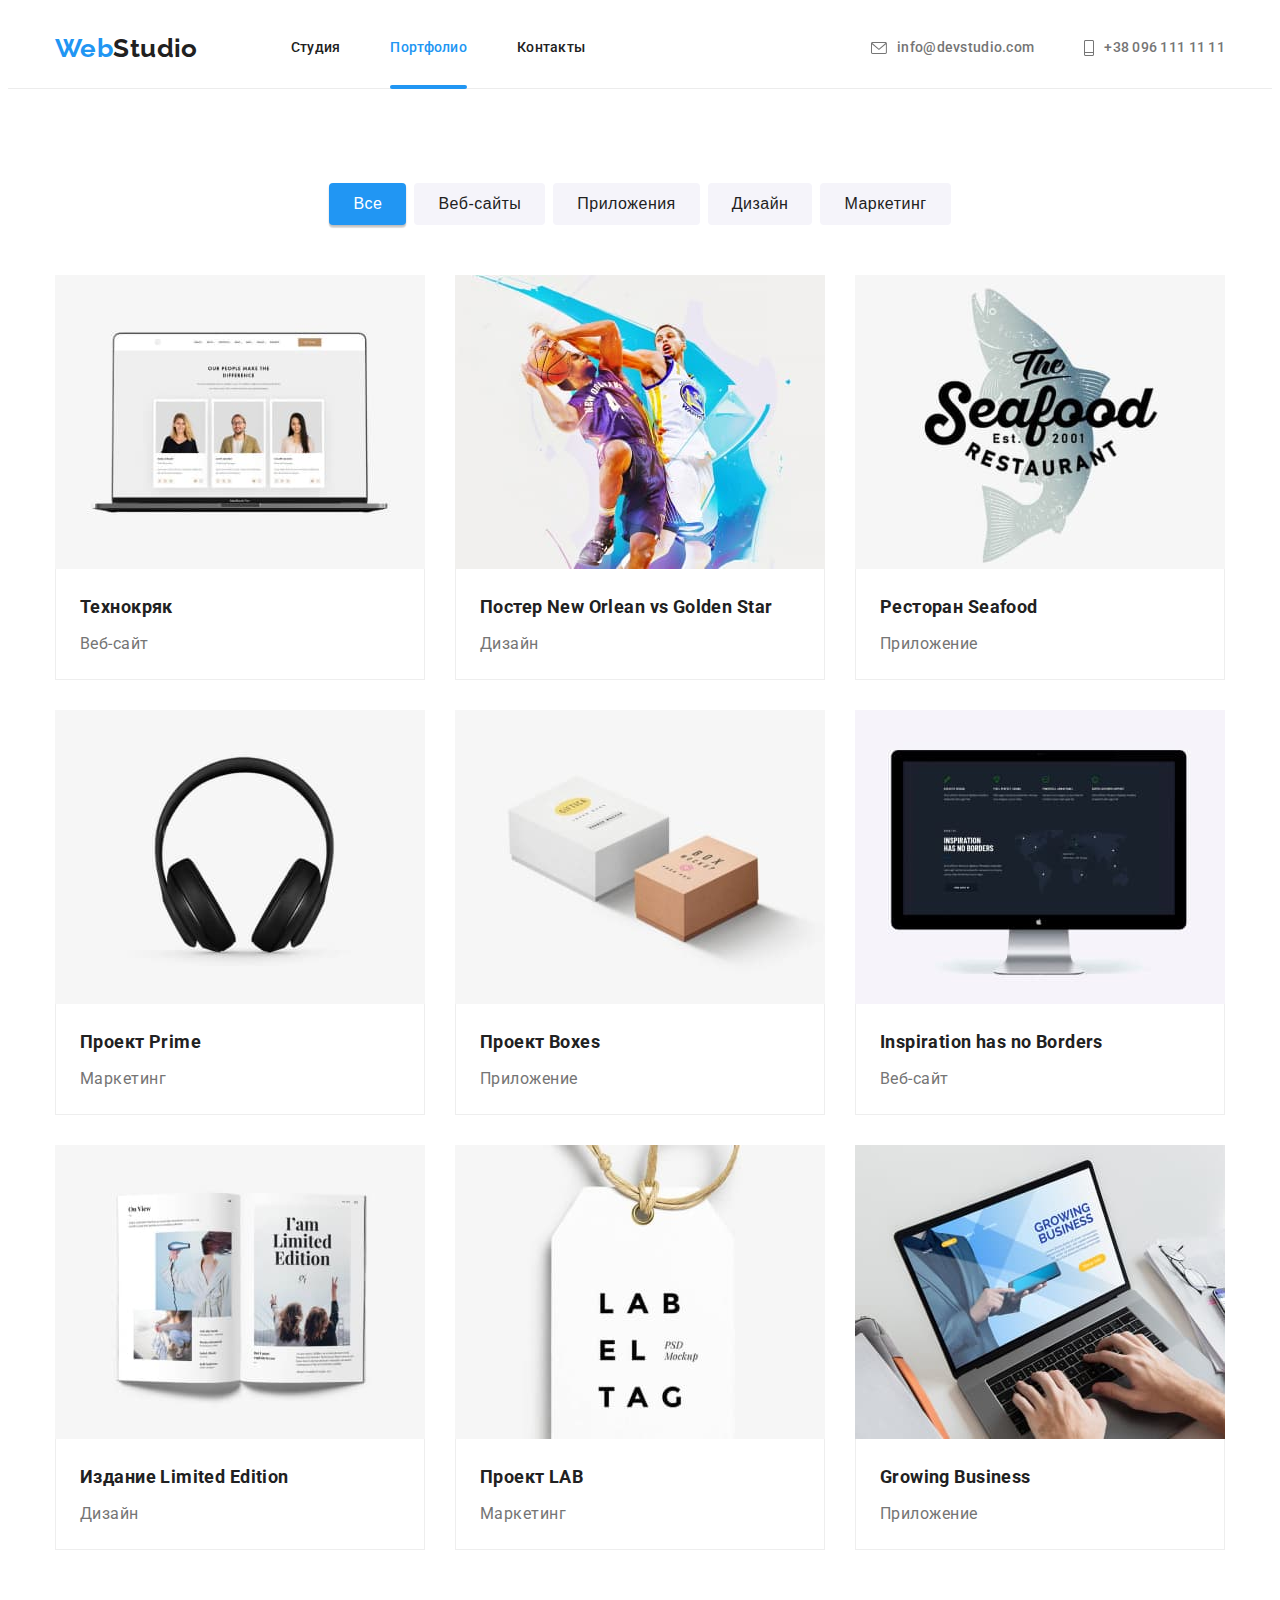
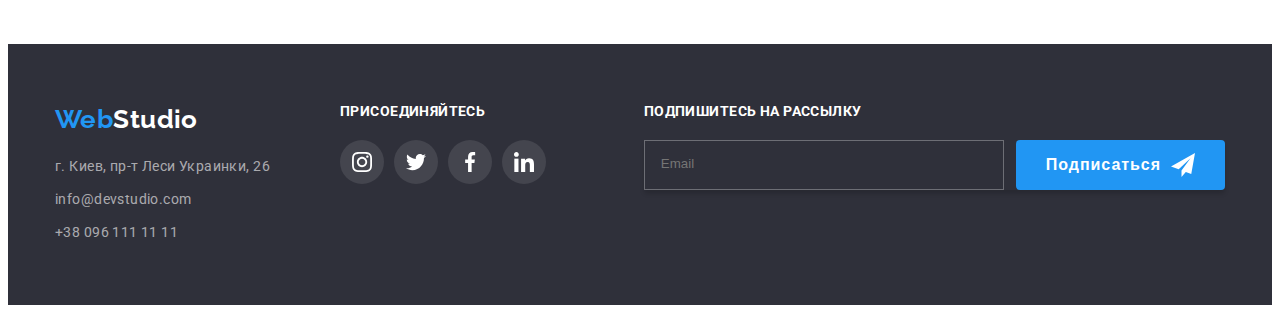
==== commit 3b5b01d3: "index 01.05.2022" ====
--- a/portfolio.html
+++ b/portfolio.html
@@ -29,36 +29,111 @@
           <a href="" class="logo link"
             >Web<span class="logo__black">Studio</span></a
           >
-          <ul class="site-nav list">
-            <li class="item">
-              <a class="link header-link" href="./index.html">Студия</a>
-            </li>
-            <li class="item">
-              <a class="link header-link current" href="./portfolio.html"
-                >Портфолио</a
-              >
-            </li>
-            <li class="item">
-              <a class="link header-link" href="">Контакты</a>
-            </li>
-          </ul>
         </nav>
-        <ul class="auth-nav list">
-          <li class="item">
-            <a class="link header-link" href="mailto:info@example.com">
-              <svg class="header-link__icon" width="16" height="12">
-                <use href="./images/sprite.svg#envelope"></use></svg
-              >info@devstudio.com</a
-            >
-          </li>
-          <li class="item">
-            <a class="link header-link" href="tel:+38-099-111-11-11">
-              <svg class="header-link__icon" width="10" height="16">
-                <use href="./images/sprite.svg#telephone"></use></svg
-              >+38 096 111 11 11</a
-            >
-          </li>
-        </ul>
+        <button
+          type="button"
+          class="mobile-menu"
+          aria-expanded="false"
+          aria-controls="mobile-menu__container"
+          data-menu-button
+        >
+          <svg
+            width="40"
+            height="40"
+            aria-label="Переключатель мобильного меню"
+          >
+            <use
+              class="icon-menu"
+              data-menu-open
+              href="./images/sprite.svg#menu"
+            ></use>
+            <use
+              class="icon-close"
+              data-menu-close
+              href="./images/sprite.svg#menu-close"
+            ></use>
+          </svg>
+        </button>
+        <div
+          class="mobile-menu__container"
+          id="mobile-menu__container"
+          data-menu
+        >
+          <div class="navigation">
+            <ul class="site-nav list">
+              <li class="item">
+                <a class="link header-link" href="./index.html">Студия</a>
+              </li>
+              <li class="item">
+                <a class="link header-link current" href="./portfolio.html"
+                  >Портфолио</a
+                >
+              </li>
+              <li class="item">
+                <a class="link header-link" href="">Контакты</a>
+              </li>
+            </ul>
+          </div>
+          <div class="auth">
+            <ul class="auth-nav list">
+              <li class="item">
+                <a class="link header-link" href="mailto:info@example.com">
+                  <svg class="header-link__icon" width="16" height="12">
+                    <use href="./images/sprite.svg#envelope"></use></svg
+                  >info@devstudio.com</a
+                >
+              </li>
+              <li class="item">
+                <a class="link header-link" href="tel:+38-099-111-11-11">
+                  <svg class="header-link__icon" width="10" height="16">
+                    <use href="./images/sprite.svg#telephone"></use></svg
+                  >+38 096 111 11 11</a
+                >
+              </li>
+            </ul>
+
+            <ul class="auth-social__list list">
+              <li class="auth-social__item">
+                <a
+                  class="auth-list__link link"
+                  href=""
+                  target="_blank"
+                  rel="noopener noreferrer nofollow"
+                  >Instagram
+                </a>
+              </li>
+              <li class="auth-social__item">
+                <a
+                  class="auth-list__link link"
+                  href=""
+                  target="_blank"
+                  rel="noopener noreferrer nofollow"
+                  >Twitter
+                </a>
+              </li>
+              <li class="auth-social__item">
+                <a
+                  class="auth-list__link link"
+                  href=""
+                  target="_blank"
+                  rel="noopener noreferrer nofollow"
+                >
+                  Facebook
+                </a>
+              </li>
+              <li class="auth-social__item">
+                <a
+                  class="auth-list__link link"
+                  href=""
+                  target="_blank"
+                  rel="noopener noreferrer nofollow"
+                >
+                  LinkedIn
+                </a>
+              </li>
+            </ul>
+          </div>
+        </div>
       </div>
     </header>
     <!-- header end -->
@@ -394,91 +469,92 @@
     </main>
     <footer class="footer">
       <div class="container footer-content">
-        <div class="contact-footer">
-          <a href="" class="logo link"
-            >Web<span class="logo__white">Studio</span></a
-          >
-          <address class="adress list">
-            <ul class="nav-footer list">
-              <li class="nav-footer__item">
-                <a
-                  class="link"
-                  href="https://goo.gl/maps/tU7hmyQ66fqLJ7Ar8"
-                  target="_blank"
-                  rel="noopener noreferrer nofollow"
-                >
-                  г. Киев, пр-т Леси Украинки, 26</a
-                >
-              </li>
-              <li class="nav-footer__item">
-                <a class="link" href="mailto:info@example.com"
-                  >info@devstudio.com</a
-                >
-              </li>
-              <li class="nav-footer__item">
-                <a class="link" href="tel:+38-099-111-11-11"
-                  >+38 096 111 11 11</a
-                >
+        <div class="footer-social">
+          <div class="footer-item footer-item__logo">
+            <a href="" class="logo link"
+              >Web<span class="logo__white">Studio</span></a
+            >
+            <address class="adress list">
+              <ul class="nav-footer list">
+                <li class="nav-footer__item">
+                  <a
+                    class="link"
+                    href="https://goo.gl/maps/tU7hmyQ66fqLJ7Ar8"
+                    target="_blank"
+                    rel="noopener noreferrer nofollow"
+                  >
+                    г. Киев, пр-т Леси Украинки, 26</a
+                  >
+                </li>
+                <li class="nav-footer__item">
+                  <a class="link" href="mailto:info@example.com"
+                    >info@devstudio.com</a
+                  >
+                </li>
+                <li class="nav-footer__item">
+                  <a class="link" href="tel:+38-099-111-11-11"
+                    >+38 096 111 11 11</a
+                  >
+                </li>
+              </ul>
+            </address>
+          </div>
+          <div class="footer-item footer-item__social">
+            <b class="join-title">присоединяйтесь</b>
+
+            <ul class="social-list list">
+              <li class="social-list__item">
+                <a
+                  class="social-list__link link"
+                  href=""
+                  target="_blank"
+                  rel="noopener noreferrer nofollow"
+                >
+                  <svg class="social-list__icon" width="20" height="20">
+                    <use href="./images/sprite.svg#instagram"></use>
+                  </svg>
+                </a>
+              </li>
+              <li class="social-list__item">
+                <a
+                  class="social-list__link link"
+                  href=""
+                  target="_blank"
+                  rel="noopener noreferrer nofollow"
+                >
+                  <svg class="social-list__icon" width="20" height="20">
+                    <use href="./images/sprite.svg#twitter"></use>
+                  </svg>
+                </a>
+              </li>
+              <li class="social-list__item">
+                <a
+                  class="social-list__link link"
+                  href=""
+                  target="_blank"
+                  rel="noopener noreferrer nofollow"
+                >
+                  <svg class="social-list__icon" width="20" height="20">
+                    <use href="./images/sprite.svg#facebook"></use>
+                  </svg>
+                </a>
+              </li>
+              <li class="social-list__item">
+                <a
+                  class="social-list__link link"
+                  href=""
+                  target="_blank"
+                  rel="noopener noreferrer nofollow"
+                >
+                  <svg class="social-list__icon" width="20" height="20">
+                    <use href="./images/sprite.svg#linkedin"></use>
+                  </svg>
+                </a>
               </li>
             </ul>
-          </address>
+          </div>
         </div>
-        <div class="join">
-          <b class="join-title">присоединяйтесь</b>
-
-          <ul class="social-list list">
-            <li class="social-list__item">
-              <a
-                class="social-list__link link"
-                href=""
-                target="_blank"
-                rel="noopener noreferrer nofollow"
-              >
-                <svg class="social-list__icon" width="20" height="20">
-                  <use href="./images/sprite.svg#instagram"></use>
-                </svg>
-              </a>
-            </li>
-            <li class="social-list__item">
-              <a
-                class="social-list__link link"
-                href=""
-                target="_blank"
-                rel="noopener noreferrer nofollow"
-              >
-                <svg class="social-list__icon" width="20" height="20">
-                  <use href="./images/sprite.svg#twitter"></use>
-                </svg>
-              </a>
-            </li>
-            <li class="social-list__item">
-              <a
-                class="social-list__link link"
-                href=""
-                target="_blank"
-                rel="noopener noreferrer nofollow"
-              >
-                <svg class="social-list__icon" width="20" height="20">
-                  <use href="./images/sprite.svg#facebook"></use>
-                </svg>
-              </a>
-            </li>
-            <li class="social-list__item">
-              <a
-                class="social-list__link link"
-                href=""
-                target="_blank"
-                rel="noopener noreferrer nofollow"
-              >
-                <svg class="social-list__icon" width="20" height="20">
-                  <use href="./images/sprite.svg#linkedin"></use>
-                </svg>
-              </a>
-            </li>
-          </ul>
-        </div>
-
-        <div class="join-subscription">
+        <div class="footer-item footer-item__join">
           <b class="join-title">Подпишитесь на рассылку</b>
           <form class="social-subscription">
             <span class="mail-subscription">
--- a/css/main.min.css
+++ b/css/main.min.css
@@ -1,2 +1,2 @@
-:root{--primary-title-color: #212121;--secondary-text-color: #757575;--accent-color: #2196f3;--secondary-accent-color: #ffffff;--secondary-background-color: #f5f4fa;--footer-background-color: #2f303a;--primary-color: rgba(255, 255, 255, 1);--card-item: 4;--client-link: #afb1b8;--footer-accent-background-color: rgba(255, 255, 255, 0.1);--transition: 250ms cubic-bezier(0.4, 0, 0.2, 1);--border-contact-form: rgba(33, 33, 33, 0.2)}.visually-hidden{position:absolute;width:1px;height:1px;margin:-1px;border:0;padding:0;white-space:nowrap;clip-path:inset(100%);clip:rect(0 0 0 0);overflow:hidden}html{box-sizing:border-box}*,*::before,*::after{box-sizing:border-box}body{color:var(--secondary-text-color);font-family:Roboto, sans-serif;font-size:14px;line-height:1.71;letter-spacing:0.03em}h1,h2,h3,p{margin-top:0;margin-bottom:0}ul{margin-top:0;margin-bottom:0;padding-left:0}img{display:block;max-width:100%;height:auto}.list{list-style:none}.link{text-decoration:none}address{font-style:normal}.container{padding-left:15px;padding-right:15px;margin-left:auto;margin-right:auto;border-color:1px solid 0}@media screen and (min-width: 480px){.container{width:480px}}@media screen and (min-width: 768px){.container{width:768px}}@media screen and (min-width: 1200px){.container{width:1200px}}.logo{display:flex;align-items:center;font-family:Raleway, sans-serif;font-weight:700;font-size:24px;line-height:1.17;color:var(--accent-color)}@media screen and (min-width: 1200px){.logo{font-size:26px;line-height:1.19}}.logo__black{color:var(--primary-title-color)}.logo__white{color:var(--secondary-accent-color)}.section{padding-top:94px;padding-bottom:94px}.section-title{text-align:center;margin-bottom:50px;font-weight:700;font-size:36px;line-height:1.17;letter-spacing:0.03em;color:var(--primary-title-color)}.hero-button{min-width:200px;padding-top:10px;padding-bottom:10px;padding-left:30px;padding-right:30px;border-radius:4px;cursor:pointer;font-weight:700;font-size:16px;line-height:1.88;border:none;letter-spacing:0.06em;background:var(--accent-color);color:var(--secondary-accent-color);transition:background-color var(--transition)}.hero-button:hover,.hero-button:focus{background-color:#188ce8}.menu-button{display:inline;margin:0;padding:0;width:100%;border:none;background-color:transparent}@media screen and (min-width: 768px){.menu-button{display:none}}.menu-button .icon-close{display:none}.menu-button.is-open .icon-close{display:block}.menu-button.is-open .icon-menu{display:none}.menu-container{position:absolute;top:100%;left:0;width:100%;height:400px;background-color:tomato;padding:20px;text-align:center;font-size:20px}.menu-conteiner .is-open{display:block}@media screen and (min-width: 1200px){.card-set{display:flex;flex-wrap:wrap;margin-left:-30px;margin-top:-30px}}@media screen and (min-width: 1200px){.card-item{flex-basis:calc(100% / var(--card-item) - 30px);margin-left:30px;margin-top:30px}}.backdrop{position:fixed;top:0;left:0;width:100%;height:100%;background-color:rgba(0,0,0,0.2);opacity:1;transition:opacity var(--transition)}.backdrop.is-hidden{opacity:0;visibility:hidden;pointer-events:none}.backdrop.is-hidden .modal{transform:translate(-50%, -50%) scale(1.25)}.modal{position:absolute;top:50%;left:50%;padding:40px;min-height:581px;max-width:528px;width:100%;border-radius:4px;background-color:var(--secondary-accent-color);box-shadow:0px 2px 1px rgba(0,0,0,0.2),0px 1px 1px rgba(0,0,0,0.14),0px 1px 3px rgba(0,0,0,0.12);transform:translate(-50%, -50%) scale(1);transition:transform var(--transition)}.modal-invitation{display:block;margin-bottom:12px;font-weight:700;font-size:20px;line-height:1.17;text-align:center;color:var(--primary-title-color)}.contact-form__field{display:block}.contact-form__field:not(:last-child){margin-bottom:10px}.contact-information{font-size:12px;line-height:1.16;letter-spacing:0.01em}.contact-form__input{width:100%;height:40px;padding-left:42px;border:1px solid var(--border-contact-form);border-radius:4px;transition:border var(--transition)}.contact-form__input:hover,.contact-form__input:focus{outline:none;border-color:var(--accent-color)}.contact-icon{position:absolute;top:50%;left:12px;transform:translateY(-50%);transition:fill var(--transition)}.contact-form__input:hover+.contact-icon,.contact-form__input:focus+.contact-icon{fill:var(--accent-color)}.contack-form__input__wraper{position:relative;display:block;margin-top:4px}.contact-form__list{margin-bottom:20px}.contact-form__message{width:100%;height:120px;padding-left:16px;padding-right:16px;padding-top:12px;padding-bottom:12px;resize:none;border:1px solid var(--border-contact-form);border-radius:4px;transition:border-color var(--transition)}.contact-form__message::placeholder{color:rgba(117,117,117,0.5)}.contact-form__message:hover,.contact-form__message:focus{outline:none;border-color:var(--accent-color)}.contact-form__checkbox__label{display:flex;justify-content:center;align-items:center;line-height:1}.contact-form__checkbox__label::before{display:inline-flex;content:"";width:16px;height:15px;margin-right:10px;border:1px solid var(--primary-title-color);cursor:pointer}.contact-form__checkbox:hover+.contact-form__checkbox__label::before,.contact-form__checkbox:focus+.contact-form__checkbox__label::before{border:1px solid var(--accent-color)}.contact-form__checkbox:checked+.contact-form__checkbox__label::before{outline:none;background-image:url(../images/icon-check.svg);background-position:50% 50%}.contact-form__checkbox__link{font-weight:400;color:var(--accent-color)}.contact-form__checkbox-wraper{margin-bottom:26px}.submit-button{display:block;margin:0 auto}.hero-close__btn{position:absolute;top:8px;right:8px;padding:0;display:flex;justify-content:center;align-items:center;width:30px;height:30px;border-radius:50%;border:1px solid rgba(0,0,0,0.1);background-color:transparent;cursor:pointer;transition:fill var(--transition)}.hero-close__btn:hover,.hero-close__btn:focus{fill:var(--accent-color)}.social-list__link{display:flex;align-items:center;justify-content:center;width:44px;height:44px;color:var(--client-link);background-color:var(--footer-accent-background-color);border-radius:50%;transition:color var(--transition),background-color var(--transition)}.social-list__link:hover,.social-list__link:focus{background-color:var(--accent-color);color:var(--secondary-accent-color)}.social-list__icon{fill:currentColor}.social-list{display:flex;justify-content:space-between}.social-list__item:not(:last-child){margin-right:10px}.social-list__icon{fill:currentColor}.header{border-bottom:1px solid #ececec}.header .current::after{content:"";display:flex;position:absolute;bottom:-1px;width:100%;height:4px;border-radius:2px;background-color:#2196f3}.header .logo{margin-top:16px;margin-bottom:16px}@media screen and (min-width: 768px){.header .logo{margin-right:93px;margin-right:88px}}@media screen and (min-width: 1200px){.header .logo{margin-right:93px}}.header-container{position:relative;display:flex;align-items:center}.nav{display:flex}.site-nav{display:flex;color:var(--primary-title-color)}.site-nav .link.current{color:var(--accent-color)}.site-nav .item:not(:last-child){margin-right:50px}@media (max-width: 767.98px){.site-nav{display:none}}@media screen and (min-width: 768px){.site-nav .header-link{padding-top:32px;padding-bottom:32px}}.header-link{display:flex;align-items:center;position:relative;font-weight:500;line-height:1.14;letter-spacing:0.02em;color:var(--secondary-text-colo);transition:color var(--transition)}.header-link:hover,.header-link:focus{color:var(--accent-color)}.auth-nav{margin-left:auto;transition:fill var(--transition),color var(--transition)}.auth-nav .header-link__icon{fill:currentColor;margin-right:10px}@media (max-width: 767.98px){.auth-nav{display:none}}@media screen and (min-width: 768px){.auth-nav{display:block}.auth-nav .header-link{margin-bottom:10px}}@media screen and (min-width: 1200px){.auth-nav{display:flex}.auth-nav .item:not(:last-child){margin-right:50px}}.hero{background-image:linear-gradient(rgba(47,48,58,0.4), rgba(47,48,58,0.4)),url(../images/comand.jpg);background-size:1600px, cover;text-align:center;background-color:#2f303a;margin-right:auto;margin-left:auto;max-width:1600px;padding-top:200px;padding-bottom:200px}.hero-title{max-width:696px;margin-bottom:30px;margin-left:auto;margin-right:auto;font-weight:900;font-size:44px;line-height:1.36;text-align:center;letter-spacing:0.06em;text-transform:uppercase;color:var(--secondary-accent-color)}.quality{padding-bottom:0}.qualiti-item{display:flex;height:120px;border-radius:4px;justify-content:center;align-items:center;background-color:var(--secondary-background-color);margin-bottom:30px;text-align:center}.quality-title{margin-bottom:10px;font-weight:700;font-size:14px;line-height:1.14;text-transform:uppercase;color:var(--primary-title-color)}@media screen and (max-width: 1199px){.service{display:none}}.service-card{position:relative}.service-icon{position:relative}.service-thumb{position:absolute;display:flex;bottom:0;width:100%;height:70px;justify-content:center;align-items:center;font-weight:700;line-height:1.17;color:var(--primary-color);background-color:rgba(47,48,58,0.8)}.service-list{--card-item: 3}.team{background:var(--secondary-background-color)}.team-card{flex-wrap:wrap;text-align:center;flex-basis:calc((100% - 120px) / 4);margin-left:30px;margin-top:30px}.team-title{margin-bottom:10px;font-weight:500;font-size:16px;line-height:1.19;color:var(--primary-title-color)}.team-content{text-align:center;padding-top:30px;padding-bottom:30px;padding-left:32px;padding-right:32px;background-color:var(--secondary-accent-color);box-shadow:0px 2px 1px rgba(0,0,0,0.2),0px 1px 1px rgba(0,0,0,0.14),0px 1px 3px rgba(0,0,0,0.12)}.team-text{font-size:16px;line-height:1.19;margin-bottom:16px}.client-list{--card-item: 6;display:flex;align-items:center}.client-link{outline:none;display:flex;width:170px;height:92px;color:var(--client-link);border:1px solid currentColor;border-radius:4px;justify-content:center;align-items:center;transition:color var(--transition)}.client-link:hover,.client-link:focus{border:1px solid var(--accent-color)}.client-link__icon{fill:currentColor}.client-link:hover .client-link__icon,.client-link:focus .client-link__icon{fill:var(--accent-color)}.footer{padding-top:60px;padding-bottom:60px;background:var(--footer-background-color)}.footer .social-list__link{color:var(--secondary-accent-color)}.footer .logo{margin-bottom:20px}.footer-content{display:flex;align-items:baseline}.footer-item:last-child{margin-left:auto}.footer-item:not(:last-child){margin-right:70px}.adress{font-style:normal;color:var(--secondary-accent-color)}.nav-footer .link{color:rgba(255,255,255,0.6);transition:color var(--transition)}.nav-footer .link:hover,.nav-footer .link:focus{color:var(--secondary-accent-color)}.nav-footer__item:not(:last-child){margin-bottom:9px}.footer.social-list__link{color:var(--secondary-accent-color)}.social-send__button{margin-left:10px;fill:currentColor}.social-subscription{display:flex;border-radius:4px;min-width:358px;font-size:16px;box-shadow:0px 4px 4px rgba(0,0,0,0.15)}.mail-subscription{border:1px solid rgba(255,255,255,0.3);margin-right:12px;transition:border var(--transition)}.mail-subscription:hover,.mail-subscription:focus{outline:none;border-color:var(--accent-color)}.mail{min-width:358px;padding-top:15px;padding-bottom:15px;padding-left:16px;border:none;outline:none;background-color:transparent;color:var(--secondary-accent-color)}.send-button{display:flex;padding-left:0;padding-right:0;justify-content:center;align-items:center}.join{margin-left:70px}.join-title{display:block;margin-bottom:20px;font-weight:700;font-size:14px;line-height:1.14;letter-spacing:0.03em;text-transform:uppercase;color:var(--secondary-accent-color)}.join-list__link{display:flex;align-items:center;justify-content:center;width:44px;height:44px;background-color:rgba(255,255,255,0.1);border-radius:50%;transition:background-color var(--transition)}.join-list__link:hover,.join-list__link:focus{background-color:var(--accent-color)}.join-list__icon{fill:var(--secondary-accent-color)}.join-list-link:hover .join-list__icon,.join-list-link:focus .join-list__icon{background-color:var(--accent-color)}.join-list__item:not(:last-child){margin-right:10px}.join-list{display:flex;justify-content:space-between}.join-subscription{margin-left:auto}.buttons-list{display:flex;justify-content:center;margin-bottom:50px}.buttons-list .current{background-color:var(--accent-color);color:var(--secondary-accent-color);box-shadow:0px 2px 2px rgba(0,0,0,0.12),0px 1px 2px rgba(0,0,0,0.08),0px 3px 1px rgba(0,0,0,0.1)}.button-item:not(:last-child){margin-right:8px}.button{padding:6px 22px;border-radius:4px;border-color:transparent;font-weight:500;font-size:16px;line-height:1.62;letter-spacing:0.03em;color:var(--primary-title-color);cursor:pointer;background:var(--secondary-background-color);transition:color var(--transition),background-color var(--transition),box-shadow var(--transition)}.button:hover,.button:focus{background-color:var(--accent-color);color:var(--secondary-accent-color);box-shadow:0px 2px 2px rgba(0,0,0,0.12),0px 1px 2px rgba(0,0,0,0.08),0px 3px 1px rgba(0,0,0,0.1)}.work-list{--card-item: 3}.work-list__item{display:flex;flex-direction:column;transition:box-shadow var(--transition)}.work-list__item:hover,.work-list__item:focus{box-shadow:1px 4px 6px rgba(0,0,0,0.16),0px 4px 4px rgba(0,0,0,0.06),0px 1px 1px rgba(0,0,0,0.12)}.product{position:relative;overflow:hidden}.product-overlay{display:inline-block;position:absolute;top:0;left:0;width:100%;height:100%;background-color:rgba(33,150,243,0.9);transform:translateY(100%);transition:transform var(--transition)}.work-list__item:hover .product-overlay,.work-list__item:focus .product-overlay{transform:translateY(0)}.product-thumb{position:absolute;width:322px;height:168px;display:flex;top:50%;left:50%;transform:translate(-50%, -50%);opacity:1;font-family:roboto;font-weight:400;font-size:18px;line-height:1.55;letter-spacing:0.03em;color:#fff}.work-title{margin-bottom:4px;font-weight:700;font-size:18px;line-height:2;color:var(--primary-title-color)}.work-content{padding:20px 24px;border:1px solid #eeeeee;border-top:none}.work-text{font-weight:400;font-size:16px;line-height:1.88;letter-spacing:0.03em;color:var(--secondary-text-color)}
+:root{--primary-title-color: #212121;--secondary-text-color: #757575;--accent-color: #2196f3;--secondary-accent-color: #ffffff;--secondary-background-color: #f5f4fa;--footer-background-color: #2f303a;--primary-color: rgba(255, 255, 255, 1);--card-item: 4;--client-link: #afb1b8;--footer-accent-background-color: rgba(255, 255, 255, 0.1);--transition: 250ms cubic-bezier(0.4, 0, 0.2, 1);--border-contact-form: rgba(33, 33, 33, 0.2);--hero-gradient: rgba(47, 48, 58, 0.4), rgba(47, 48, 58, 0.4)}.visually-hidden{position:absolute;width:1px;height:1px;margin:-1px;border:0;padding:0;white-space:nowrap;clip-path:inset(100%);clip:rect(0 0 0 0);overflow:hidden}html{box-sizing:border-box}*,*::before,*::after{box-sizing:border-box}body{color:var(--secondary-text-color);font-family:Roboto, sans-serif;font-size:14px;line-height:1.71;letter-spacing:0.03em}h1,h2,h3,p{margin-top:0;margin-bottom:0}ul{margin-top:0;margin-bottom:0;padding-left:0}img{display:block;max-width:100%;height:auto}.list{list-style:none}.link{text-decoration:none}address{font-style:normal}.container{padding-left:15px;padding-right:15px;margin-left:auto;margin-right:auto;border-color:1px solid 0}@media (min-width: 480px){.container{width:480px}}@media (min-width: 768px){.container{width:768px}}@media (min-width: 1200px){.container{width:1200px}}.logo{display:flex;align-items:center;font-family:Raleway, sans-serif;font-weight:700;font-size:24px;line-height:1.17;color:var(--accent-color)}@media screen and (min-width: 1200px){.logo{font-size:26px;line-height:1.19}}.logo__black{color:var(--primary-title-color)}.logo__white{color:var(--secondary-accent-color)}.section{padding-top:94px;padding-bottom:94px}.section-title{text-align:center;margin-bottom:50px;font-weight:700;font-size:36px;line-height:1.17;letter-spacing:0.03em;color:var(--primary-title-color)}.hero-button{min-width:200px;padding-top:10px;padding-bottom:10px;padding-left:30px;padding-right:30px;border-radius:4px;cursor:pointer;font-weight:700;font-size:16px;line-height:1.88;border:none;letter-spacing:0.06em;background:var(--accent-color);color:var(--secondary-accent-color);transition:background-color var(--transition)}.hero-button:hover,.hero-button:focus{background-color:#188ce8}.card-set{display:flex;flex-wrap:wrap;margin-left:-30px;margin-top:-30px}.card-item{flex-basis:calc(100% / var(--card-item) - 30px);margin-left:30px;margin-top:30px}.backdrop{position:fixed;top:0;left:0;width:100%;height:100%;background-color:rgba(0,0,0,0.2);opacity:1;transition:opacity var(--transition)}.backdrop.is-hidden{opacity:0;visibility:hidden;pointer-events:none}.backdrop.is-hidden .modal{transform:translate(-50%, -50%) scale(1.25)}.modal{position:absolute;top:50%;left:50%;padding:40px;width:450px;min-height:609px;max-width:450px;border-radius:4px;background-color:var(--secondary-accent-color);box-shadow:0px 2px 1px rgba(0,0,0,0.2),0px 1px 1px rgba(0,0,0,0.14),0px 1px 3px rgba(0,0,0,0.12);transform:translate(-50%, -50%) scale(1);transition:transform var(--transition)}@media (min-width: 1200px){.modal{min-height:581px;max-width:528px;width:100%}}.modal-invitation{display:block;margin-bottom:12px;font-weight:700;font-size:20px;line-height:1.5;text-align:center;color:var(--primary-title-color)}@media (min-width: 1200px){.modal-invitation{line-height:1.17}}.contact-form__field{display:block}.contact-form__field:not(:last-child){margin-bottom:10px}.contact-information{font-size:12px;line-height:1.16;letter-spacing:0.01em}.contact-form__input{width:100%;height:40px;padding-left:42px;border:1px solid var(--border-contact-form);border-radius:4px;transition:border var(--transition)}.contact-form__input:hover,.contact-form__input:focus{outline:none;border-color:var(--accent-color)}.contact-icon{position:absolute;top:50%;left:12px;transform:translateY(-50%);transition:fill var(--transition)}.contact-form__input:hover+.contact-icon,.contact-form__input:focus+.contact-icon{fill:var(--accent-color)}.contack-form__input__wraper{position:relative;display:block;margin-top:4px}.contact-form__list{margin-bottom:20px}.contact-form__message{width:100%;height:120px;padding-left:16px;padding-right:16px;padding-top:12px;padding-bottom:12px;resize:none;border:1px solid var(--border-contact-form);border-radius:4px;transition:border-color var(--transition)}.contact-form__message::placeholder{color:rgba(117,117,117,0.5)}.contact-form__message:hover,.contact-form__message:focus{outline:none;border-color:var(--accent-color)}.contact-form__checkbox__label{display:flex;justify-content:center;align-items:center;font-size:12px;line-height:1.17;margin-bottom:30px}@media (min-width: 1200px){.contact-form__checkbox__label{font-size:14px;line-height:1.71}}.contact-form__checkbox__label::before{display:inline-flex;content:"";width:16px;height:15px;margin-right:10px;border:1px solid var(--primary-title-color);cursor:pointer}.contact-form__checkbox:hover+.contact-form__checkbox__label::before,.contact-form__checkbox:focus+.contact-form__checkbox__label::before{border:1px solid var(--accent-color)}.contact-form__checkbox:checked+.contact-form__checkbox__label::before{outline:none;background-image:url(../images/icon-check.svg);background-position:50% 50%}.contact-form__checkbox__link{font-weight:400;color:var(--accent-color)}.contact-form__checkbox-wraper{margin-bottom:26px}.submit-button{display:block;margin:0 auto}.hero-close__btn{position:absolute;top:8px;right:8px;padding:0;display:flex;justify-content:center;align-items:center;width:30px;height:30px;border-radius:50%;border:1px solid rgba(0,0,0,0.1);background-color:transparent;cursor:pointer;transition:fill var(--transition)}.hero-close__btn:hover,.hero-close__btn:focus{fill:var(--accent-color)}.social-list__link{display:flex;align-items:center;justify-content:center;width:44px;height:44px;color:var(--client-link);background-color:var(--footer-accent-background-color);border-radius:50%;transition:color var(--transition),background-color var(--transition)}.social-list__link:hover,.social-list__link:focus{background-color:var(--accent-color);color:var(--secondary-accent-color)}.social-list__icon{fill:currentColor}.social-list{display:flex;justify-content:space-between}@media (min-width: 480px){.team-content .social-list{justify-content:center}}@media (min-width: 768px){.team-content .social-list{justify-content:center}}.social-list__item:not(:last-child){margin-right:10px}.social-list__icon{fill:currentColor}.header{border-bottom:1px solid #ececec}@media (min-width: 768px){.header .current::after{content:"";display:flex;position:absolute;bottom:-1px;width:100%;height:4px;border-radius:2px;background-color:#2196f3}}@media (max-width: 767.98px){.header .logo{padding-top:16px;padding-bottom:16px}}@media (min-width: 768px){.header .logo{margin-right:88px}}@media (min-width: 1200px){.header .logo{margin-right:93px}}.header-container{display:flex;position:relative;align-items:center}.nav{display:flex}@media (max-width: 767.98px){.navigation{margin-top:48px}}.site-nav{display:flex;color:var(--primary-title-color)}.site-nav .link.current{color:var(--accent-color)}@media (max-width: 767.98px){.site-nav{flex-direction:column}.site-nav .item:not(:last-child){margin-bottom:32px}}@media (min-width: 768px){.site-nav .header-link{padding-bottom:32px;padding-top:32px}.site-nav .item:not(:last-child){margin-right:50px}}.header-link{display:flex;align-items:center;position:relative;font-weight:500;line-height:1.14;letter-spacing:0.02em;color:var(--secondary-text-colo);transition:color var(--transition)}.header-link:hover,.header-link:focus{color:var(--accent-color)}@media (max-width: 767.98px){.header-link{font-size:40px;padding-left:40px}}@media (min-width: 768px){.header-link{font-size:14px}}@media (max-width: 767.98px){.auth{margin-top:302px}.auth-social__list{display:flex;justify-content:flex-start;margin-left:40px;margin-top:64px;margin-bottom:48px}.auth-social__item:not(:last-child):after{content:"";display:block;position:absolute;top:0;right:-10px;width:1px;height:22px;border:1px solid var(--border-contact-form)}.auth-list__link{font-size:18px;font-weight:500;line-height:1.22;letter-spacing:0.02em;color:var(--accent-color)}}@media (min-width: 768px){.auth{margin-top:21px;margin-bottom:21px}.auth-social__list{display:none}}.auth-social__item{display:flex;position:relative;align-items:center;justify-content:center;margin-right:20px}.auth-nav{margin-left:auto;transition:fill var(--transition),color var(--transition)}.auth-nav .header-link{font-size:34px}.auth-nav .item:not(:last-child){margin-bottom:32px}@media (max-width: 767.98px){.auth-nav .item:not(:last-child){margin-top:32px}.auth-nav .item:first-child .header-link{font-size:24px;font-weight:500;line-height:1.17;letter-spacing:0.02em}.auth-nav .header-tel{color:var(--accent-color)}.auth-nav .item:last-child .header-container{font-size:34px;font-weight:500;line-height:1.18;letter-spacing:0.02em;color:var(--accent-color);margin-bottom:32px}}@media (min-width: 768px){.auth-nav .header-link{font-size:12px}.auth-nav .item:not(:last-child){margin-bottom:10px}}@media (min-width: 1200px){.auth-nav .item:not(:last-child){margin-right:50px;margin-bottom:0px}}@media (min-width: 1200px){.auth-nav{display:flex;margin-left:auto}.auth-nav .header-link{font-size:14px}}.auth-nav .header-link__icon{fill:currentColor;margin-right:10px}@media (max-width: 767.98px){.auth-nav .header-link__icon{display:none}}@media (min-width: 1200px){.auth-nav .header-link__icon{margin-right:10px}}@media (max-width: 767.98px){.auth-nav{flex-direction:column-reverse;display:flex}}.mobile-menu{display:inline-flex;justify-content:flex-end;z-index:50;margin:0;padding:0;width:100%;border:none;background-color:transparent}.mobile-menu:hover,.mobile-menu:focus{color:var(--accent-color)}@media (min-width: 768px){.mobile-menu{display:none}}.mobile-menu .icon-close{display:none}.mobile-menu.is-open .icon-close{display:block}.mobile-menu.is-open .icon-menu{display:none}.mobile-menu__container{background-color:var(--secondary-accent-color);text-align:center;font-size:20px}.mobile-menu__container.is-open{display:block}@media (max-width: 767.98px){.mobile-menu__container{display:none;position:absolute;top:0;left:0;width:100%;overflow:scroll}}@media (min-width: 768px){.mobile-menu__container{display:flex;flex-grow:1;align-items:center;justify-content:space-between}}.hero{background-color:#2f303a;margin-right:auto;margin-left:auto;max-width:1600px;padding-top:200px;padding-bottom:200px;text-align:center;background-image:linear-gradient(var(--hero-gradient)),url(../../images/hero/header-480.jpg);background-size:480px, cover}@media (min-device-pixel-ratio: 2), (min-resolution: 192dpi), (min-resolution: 2dppx){.hero{background-image:linear-gradient(var(--hero-gradient)),url(../../images/hero/header-480@2x.jpg)}}@media (min-width: 768px){.hero{background-image:linear-gradient(var(--hero-gradient)),url(../../images/hero/header-768.jpg);background-size:768px, cover}}@media (min-width: 768px) and (min-device-pixel-ratio: 2), (min-width: 768px) and (min-resolution: 192dpi), (min-width: 768px) and (min-resolution: 2dppx){.hero{background-image:linear-gradient(var(--hero-gradient)),url(../../images/hero/header-768@2x.jpg)}}@media (min-width: 1200px){.hero{background-image:linear-gradient(var(--hero-gradient)),url(../../images/hero/header-1200.jpg);background-size:1200px, cover}}@media (min-width: 1200px) and (min-device-pixel-ratio: 2), (min-width: 1200px) and (min-resolution: 192dpi), (min-width: 1200px) and (min-resolution: 2dppx){.hero{background-image:linear-gradient(var(--hero-gradient)),url(../../images/hero/header-1200@2x.jpg)}}.hero-title{max-width:696px;margin-bottom:30px;margin-left:auto;margin-right:auto;font-weight:900;font-size:44px;line-height:1.36;text-align:center;letter-spacing:0.06em;text-transform:uppercase;color:var(--secondary-accent-color)}.quality{padding-bottom:0}.feature-list{--card-item: 1}@media (min-width: 768px){.feature-list{--card-item: 2}}@media (min-width: 1200px){.feature-list{--card-item: 4}}.qualiti-item{display:flex;height:120px;border-radius:4px;justify-content:center;align-items:center;background-color:var(--secondary-background-color);margin-bottom:30px;text-align:center}.quality-title{margin-bottom:10px;font-weight:700;font-size:14px;line-height:1.14;text-transform:uppercase;color:var(--primary-title-color)}@media screen and (max-width: 1199px){.service{display:none}}.service-card{position:relative}.service-icon{position:relative}.service-thumb{position:absolute;display:flex;bottom:0;width:100%;height:70px;justify-content:center;align-items:center;font-weight:700;line-height:1.17;color:var(--primary-color);background-color:rgba(47,48,58,0.8)}.service-list{--card-item: 3}.team{background:var(--secondary-background-color)}.team-card{flex-wrap:wrap;text-align:center;flex-basis:calc((100% - 120px) / 4);margin-left:30px;margin-top:30px}.team-list{--card-item: 1}@media (min-width: 768px){.team-list{--card-item: 2}}@media (min-width: 1200px){.team-list{--card-item: 4}}.team-title{margin-bottom:10px;font-weight:500;font-size:16px;line-height:1.19;color:var(--primary-title-color)}.team-content{text-align:center;padding-top:30px;padding-bottom:30px;padding-left:32px;padding-right:32px;background-color:var(--secondary-accent-color);box-shadow:0px 2px 1px rgba(0,0,0,0.2),0px 1px 1px rgba(0,0,0,0.14),0px 1px 3px rgba(0,0,0,0.12)}.team-text{font-size:16px;line-height:1.19;margin-bottom:16px}.client-list{--card-item: 6;display:flex;align-items:center;justify-content:center}.client-link{outline:none;display:flex;width:170px;height:92px;color:var(--client-link);border:1px solid currentColor;border-radius:4px;justify-content:center;align-items:center;transition:color var(--transition)}.client-link:hover,.client-link:focus{border:1px solid var(--accent-color)}.client-link__icon{fill:currentColor}.client-link:hover .client-link__icon,.client-link:focus .client-link__icon{fill:var(--accent-color)}.footer{padding-top:60px;padding-bottom:60px;background:var(--footer-background-color)}.footer .social-list__link{color:var(--secondary-accent-color)}.footer .logo{margin-bottom:20px}.footer-content{display:flex;flex-direction:column}@media (max-width: 767.98px){.footer-content{align-items:center}}@media screen and (min-width: 480px) and (max-width: 1199px){.footer-content .footer-item .logo{justify-content:center}}@media (min-width: 1200px){.footer-content{flex-direction:row}}.footer-item{margin-left:auto;margin-right:auto;text-align:center}.footer-item:last-child{margin-left:auto}@media (min-width: 1200px){.footer-item{margin-right:0}.footer-item:not(:last-child){margin-right:70px}}.footer-item__logo{margin-bottom:60px}@media (min-width: 768px){.footer-item__logo{margin-right:60px}}@media (min-width: 1200px){.footer-item__logo{margin-bottom:0}}.footer-item__social{margin-bottom:60px}.footer-item__join{display:flex;flex-direction:column}.adress{font-style:normal;color:var(--secondary-accent-color)}@media (min-width: 1200px){.nav-footer{text-align:justify}}.nav-footer .link{color:rgba(255,255,255,0.6);transition:color var(--transition)}.nav-footer .link:hover,.nav-footer .link:focus{color:var(--secondary-accent-color)}.nav-footer__item:not(:last-child){margin-bottom:8px}@media (min-width: 1200px){.nav-footer__item:not(:last-child){margin-bottom:9px}}@media (min-width: 768px){.footer-social{display:flex}}.footer.social-list__link{color:var(--secondary-accent-color)}.social-send__button{margin-left:10px;fill:currentColor}.social-subscription{display:flex;flex-direction:column;border-radius:4px;min-width:358px;font-size:16px}@media (min-width: 1200px){.social-subscription{box-shadow:0px 4px 4px rgba(0,0,0,0.15);flex-direction:row}}.mail-subscription{border:1px solid rgba(255,255,255,0.3);margin-bottom:20px;transition:border var(--transition)}.mail-subscription:hover,.mail-subscription:focus{outline:none;border-color:var(--accent-color)}@media (min-width: 1200px){.mail-subscription{margin-right:12px;margin-bottom:0}}.mail{min-width:450px;padding-top:15px;padding-bottom:15px;padding-left:16px;border:none;outline:none;background-color:transparent;color:var(--secondary-accent-color)}@media (min-width: 1200px){.mail{min-width:358px}}.send-button{display:flex;padding-left:0;padding-right:0;justify-content:center;align-items:center;border:none;cursor:pointer}@media screen and (min-width: 480px) and (max-width: 1199px){.send-button{margin-left:auto;margin-right:auto}}@media (min-width: 1200px){.send-button{display:flex;padding-left:0;padding-right:0;justify-content:center;align-items:center}.hero-button{min-width:200px;padding-top:10px;padding-bottom:10px;padding-left:30px;padding-right:30px;border-radius:4px;cursor:pointer;font-weight:700;font-size:16px;line-height:1.88;border:none;letter-spacing:0.06em;background:var(--accent-color);color:var(--secondary-accent-color);transition:background-color var(--transition)}}.join{margin-left:70px}.join-title{display:block;margin-bottom:20px;font-weight:700;font-size:14px;line-height:1.14;letter-spacing:0.03em;text-transform:uppercase;color:var(--secondary-accent-color)}@media (min-width: 1200px){.join-title{text-align:justify}}.join-list__link{display:flex;align-items:center;justify-content:center;width:44px;height:44px;background-color:rgba(255,255,255,0.1);border-radius:50%;transition:background-color var(--transition)}.join-list__link:hover,.join-list__link:focus{background-color:var(--accent-color)}.join-list__icon{fill:var(--secondary-accent-color)}.join-list-link:hover .join-list__icon,.join-list-link:focus .join-list__icon{background-color:var(--accent-color)}.join-list__item:not(:last-child){margin-right:10px}.join-list{display:flex;justify-content:space-between}.join-subscription{margin-left:auto}.buttons-list{display:flex;justify-content:center;margin-bottom:50px}.buttons-list .current{background-color:var(--accent-color);color:var(--secondary-accent-color);box-shadow:0px 2px 2px rgba(0,0,0,0.12),0px 1px 2px rgba(0,0,0,0.08),0px 3px 1px rgba(0,0,0,0.1)}.button-item:not(:last-child){margin-right:8px}.button{padding:6px 22px;border-radius:4px;border-color:transparent;font-weight:500;font-size:16px;line-height:1.62;letter-spacing:0.03em;color:var(--primary-title-color);cursor:pointer;background:var(--secondary-background-color);transition:color var(--transition),background-color var(--transition),box-shadow var(--transition)}.button:hover,.button:focus{background-color:var(--accent-color);color:var(--secondary-accent-color);box-shadow:0px 2px 2px rgba(0,0,0,0.12),0px 1px 2px rgba(0,0,0,0.08),0px 3px 1px rgba(0,0,0,0.1)}.work-list{--card-item: 3}.work-list__item{display:flex;flex-direction:column;transition:box-shadow var(--transition)}.work-list__item:hover,.work-list__item:focus{box-shadow:1px 4px 6px rgba(0,0,0,0.16),0px 4px 4px rgba(0,0,0,0.06),0px 1px 1px rgba(0,0,0,0.12)}.product{position:relative;overflow:hidden}.product-overlay{display:inline-block;position:absolute;top:0;left:0;width:100%;height:100%;background-color:rgba(33,150,243,0.9);transform:translateY(100%);transition:transform var(--transition)}.work-list__item:hover .product-overlay,.work-list__item:focus .product-overlay{transform:translateY(0)}.product-thumb{position:absolute;width:322px;height:168px;display:flex;top:50%;left:50%;transform:translate(-50%, -50%);opacity:1;font-family:roboto;font-weight:400;font-size:18px;line-height:1.55;letter-spacing:0.03em;color:#fff}.work-title{margin-bottom:4px;font-weight:700;font-size:18px;line-height:2;color:var(--primary-title-color)}.work-content{padding:20px 24px;border:1px solid #eeeeee;border-top:none}.work-text{font-weight:400;font-size:16px;line-height:1.88;letter-spacing:0.03em;color:var(--secondary-text-color)}
 /*# sourceMappingURL=main.min.css.map */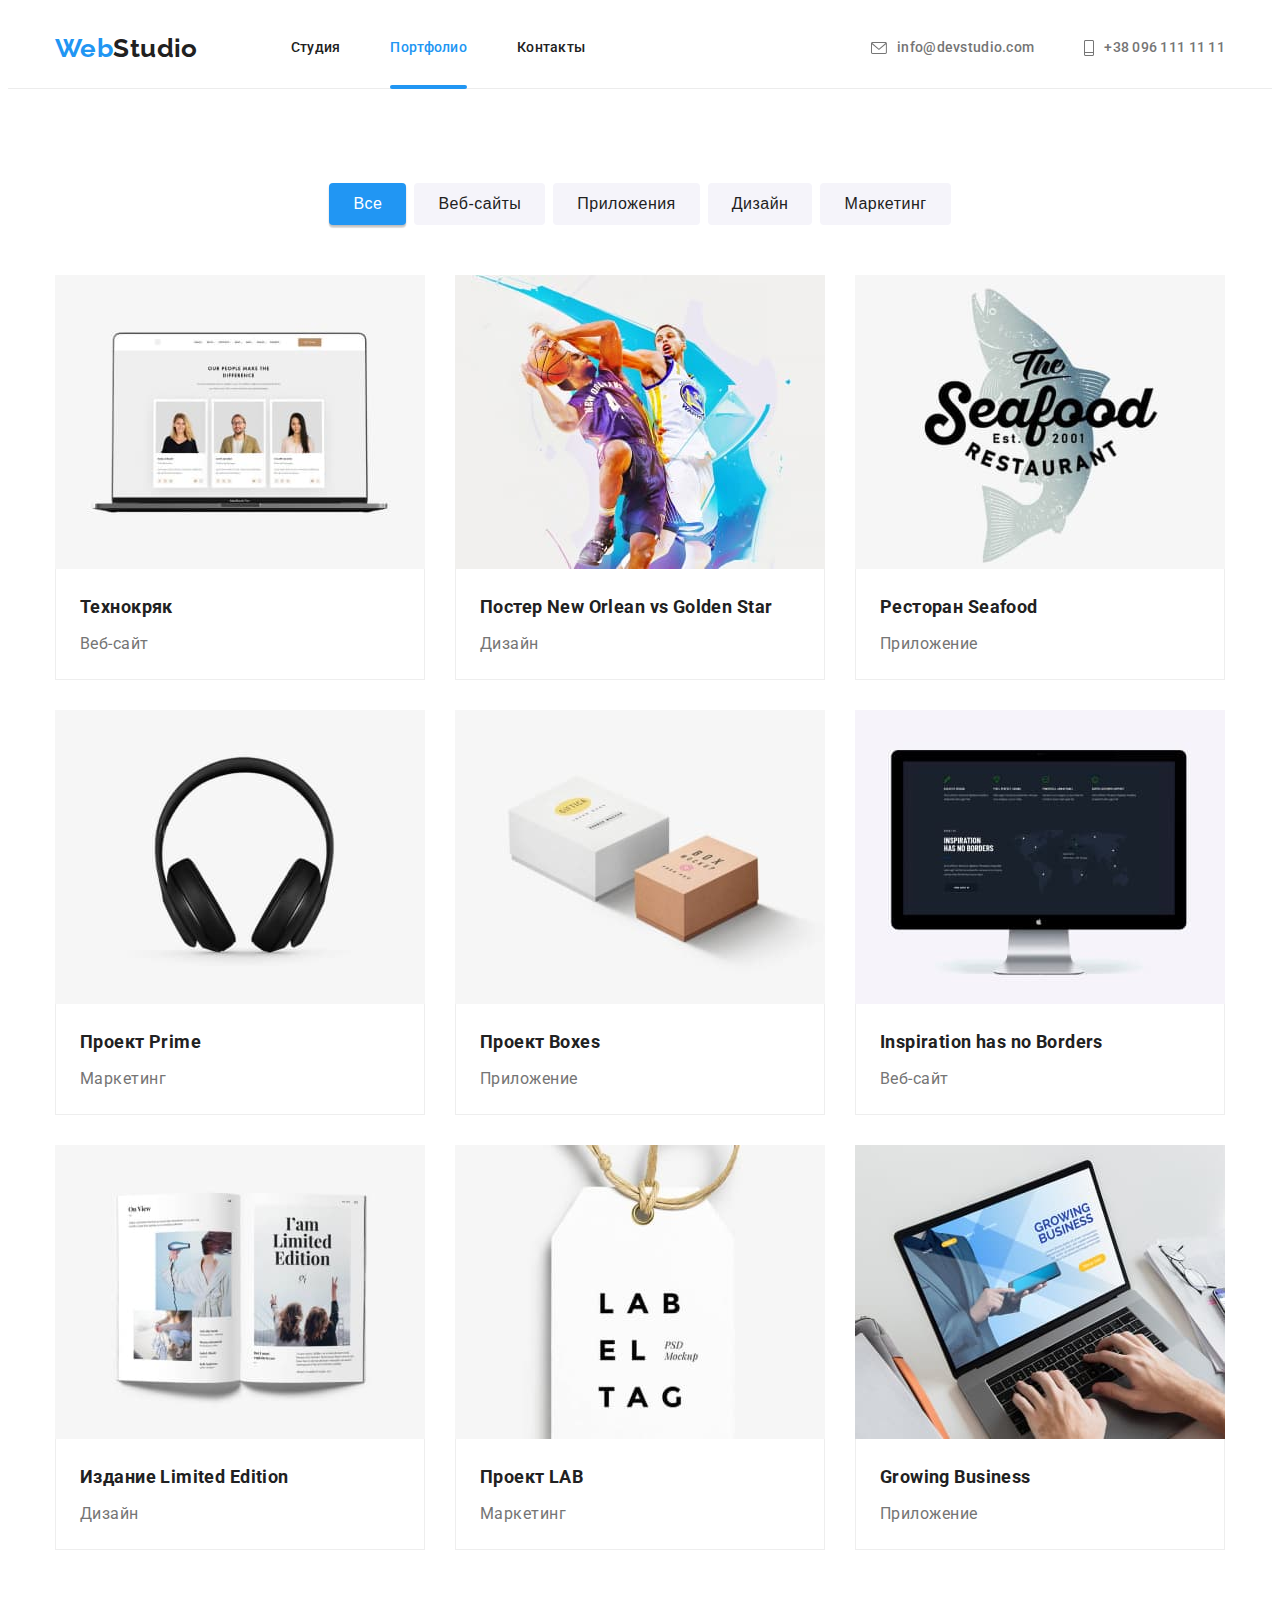
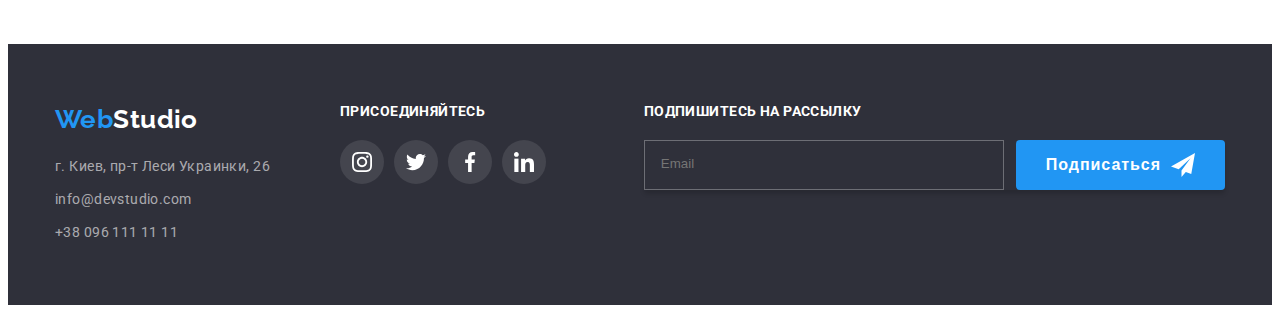
==== commit 0cc5636e: "portfolio" ====
--- a/portfolio.html
+++ b/portfolio.html
@@ -169,12 +169,35 @@
                 rel="noopener noreferrer nofollow"
               >
                 <div class="product">
-                  <img
-                    src="./images/portfolio/img-1.jpg"
-                    alt="карточки членов команды на экране ноутбука"
-                    width="370"
-                    height="294"
-                  />
+                  <picture>
+                    <source
+                      srcset="
+                        ./images/portfolio/work/img-1-370.jpg    1x,
+                        ./images/portfolio/work/img-1-370@2x.jpg 2x
+                      "
+                      media="(min-width: 1200px)"
+                    />
+                    <source
+                      srcset="
+                        ./images/portfolio/work/img-1-354.jpg    1x,
+                        ./images/portfolio/work/img-1-354@2x.jpg 2x
+                      "
+                      media="(min-width: 768px)"
+                    />
+
+                    <source
+                      srcset="
+                        ./images/portfolio/work/img-1-450.jpg    1x,
+                        ./images/portfolio/work/img-1-450@2x.jpg 2x
+                      "
+                      media="(min-width: 480px)"
+                    />
+
+                    <img
+                      src="./images/portfolio/work/img-1-370.jpg"
+                      alt="карточки членов команды на экране ноутбука"
+                    />
+                  </picture>
                   <div class="product-overlay">
                     <div class="product-thumb">
                       <p>
@@ -202,12 +225,36 @@
                 rel="noopener noreferrer nofollow"
               >
                 <div class="product">
-                  <img
-                    src="./images/portfolio/img-2.jpg"
-                    alt="два баскетболиста борятся за мяч"
-                    width="370"
-                    height="294"
-                  />
+                  <picture>
+                    <source
+                      srcset="
+                        ./images/portfolio/work/img-2-370.jpg    1x,
+                        ./images/portfolio/work/img-2-370@2x.jpg 2x
+                      "
+                      media="(min-width: 1200px)"
+                    />
+                    <source
+                      srcset="
+                        ./images/portfolio/work/img-2-354.jpg    1x,
+                        ./images/portfolio/work/img-2-354@2x.jpg 2x
+                      "
+                      media="(min-width: 768px)"
+                    />
+
+                    <source
+                      srcset="
+                        ./images/portfolio/work/img-2-450.jpg    1x,
+                        ./images/portfolio/work/img-2-450@2x.jpg 2x
+                      "
+                      media="(min-width: 480px)"
+                    />
+
+                    <img
+                      src="./images/portfolio/work/img-2-370.jpg"
+                      alt="два баскетболиста борятся за мяч"
+                    />
+                  </picture>
+
                   <div class="product-overlay">
                     <div class="product-thumb">
                       <p>
@@ -235,12 +282,35 @@
                 rel="noopener noreferrer nofollow"
               >
                 <div class="product">
-                  <img
-                    src="./images/portfolio/img-3.jpg"
-                    alt="логотип ресторана морской кухни"
-                    width="370"
-                    height="294"
-                  />
+                  <picture>
+                    <source
+                      srcset="
+                        ./images/portfolio/work/img-3-370.jpg    1x,
+                        ./images/portfolio/work/img-3-370@2x.jpg 2x
+                      "
+                      media="(min-width: 1200px)"
+                    />
+                    <source
+                      srcset="
+                        ./images/portfolio/work/img-3-354.jpg    1x,
+                        ./images/portfolio/work/img-3-354@2x.jpg 2x
+                      "
+                      media="(min-width: 768px)"
+                    />
+
+                    <source
+                      srcset="
+                        ./images/portfolio/work/img-3-450.jpg    1x,
+                        ./images/portfolio/work/img-3-450@2x.jpg 2x
+                      "
+                      media="(min-width: 480px)"
+                    />
+
+                    <img
+                      src="./images/portfolio/work/img-3-370.jpg"
+                      alt="логотип ресторана морской кухни"
+                    />
+                  </picture>
 
                   <div class="product-overlay">
                     <div class="product-thumb">
@@ -269,12 +339,35 @@
                 rel="noopener noreferrer nofollow"
               >
                 <div class="product">
-                  <img
-                    src="./images/portfolio/img-4.jpg"
-                    alt="безпроводные накладные наушники"
-                    width="370"
-                    height="294"
-                  />
+                  <picture>
+                    <source
+                      srcset="
+                        ./images/portfolio/work/img-4-370.jpg    1x,
+                        ./images/portfolio/work/img-4-370@2x.jpg 2x
+                      "
+                      media="(min-width: 1200px)"
+                    />
+                    <source
+                      srcset="
+                        ./images/portfolio/work/img-4-354.jpg    1x,
+                        ./images/portfolio/work/img-4-354@2x.jpg 2x
+                      "
+                      media="(min-width: 768px)"
+                    />
+
+                    <source
+                      srcset="
+                        ./images/portfolio/work/img-4-450.jpg    1x,
+                        ./images/portfolio/work/img-4-450@2x.jpg 2x
+                      "
+                      media="(min-width: 480px)"
+                    />
+
+                    <img
+                      src="./images/portfolio/work/img-4-370.jpg"
+                      alt="безпроводные накладные наушники"
+                    />
+                  </picture>
 
                   <div class="product-overlay">
                     <div class="product-thumb">
@@ -303,12 +396,37 @@
                 rel="noopener noreferrer nofollow"
               >
                 <div class="product">
-                  <img
-                    src="./images/portfolio/img-5.jpg"
-                    alt="две коробки - коричневая поменьше, белая побольше"
-                    width="370"
-                    height="294"
-                  />
+                  <picture>
+                    <source
+                      srcset="
+                        ./images/portfolio/work/img-5-370.jpg    1x,
+                        ./images/portfolio/work/img-5-370@2x.jpg 2x
+                      "
+                      media="(min-width: 1200px)"
+                    />
+                    <source
+                      srcset="
+                        ./images/portfolio/work/img-5-354.jpg    1x,
+                        ./images/portfolio/work/img-5-354@2x.jpg 2x
+                      "
+                      media="(min-width: 768px)"
+                    />
+
+                    <source
+                      srcset="
+                        ./images/portfolio/work/img-5-450.jpg    1x,
+                        ./images/portfolio/work/img-5-450@2x.jpg 2x
+                      "
+                      media="(min-width: 480px)"
+                    />
+
+                    <img
+                      src="./images/portfolio/work/img-5-370.jpg"
+                      alt="две коробки - коричневая поменьше, белая побольше"
+                    />
+                  </picture>
+                 
+                
 
                   <div class="product-overlay">
                     <div class="product-thumb">
@@ -337,14 +455,37 @@
                 rel="noopener noreferrer nofollow"
               >
                 <div class="product">
-                  <img
-                    src="./images/portfolio/img-6.jpg"
-                    alt="заставка на моноблоке"
-                    width="370"
-                    height="294"
-                  />
-
-                  <div class="product-overlay">
+ <picture>
+                    <source
+                      srcset="
+                        ./images/portfolio/work/img-6-370.jpg    1x,
+                        ./images/portfolio/work/img-6-370@2x.jpg 2x
+                      "
+                      media="(min-width: 1200px)"
+                    />
+                    <source
+                      srcset="
+                        ./images/portfolio/work/img-6-354.jpg    1x,
+                        ./images/portfolio/work/img-6-354@2x.jpg 2x
+                      "
+                      media="(min-width: 768px)"
+                    />
+
+                    <source
+                      srcset="
+                        ./images/portfolio/work/img-6-450.jpg    1x,
+                        ./images/portfolio/work/img-6-450@2x.jpg 2x
+                      "
+                      media="(min-width: 480px)"
+                    />
+
+                    <img
+                      src="./images/portfolio/work/img-6-370.jpg"
+                     alt="заставка на моноблоке" 
+                    />
+                  </picture>
+
+                   <div class="product-overlay">
                     <div class="product-thumb">
                       <p>
                         Ресурс предлагает комплексные предложения с разным
@@ -371,12 +512,37 @@
                 rel="noopener noreferrer nofollow"
               >
                 <div class="product">
-                  <img
-                    src="./images/portfolio/img-7.jpg"
-                    alt="разворот журнала"
-                    width="370"
-                    height="294"
-                  />
+
+                   <picture>
+                    <source
+                      srcset="
+                        ./images/portfolio/work/img-7-370.jpg    1x,
+                        ./images/portfolio/work/img-7-370@2x.jpg 2x
+                      "
+                      media="(min-width: 1200px)"
+                    />
+                    <source
+                      srcset="
+                        ./images/portfolio/work/img-7-354.jpg    1x,
+                        ./images/portfolio/work/img-7-354@2x.jpg 2x
+                      "
+                      media="(min-width: 768px)"
+                    />
+
+                    <source
+                      srcset="
+                        ./images/portfolio/work/img-7-450.jpg    1x,
+                        ./images/portfolio/work/img-7-450@2x.jpg 2x
+                      "
+                      media="(min-width: 480px)"
+                    />
+
+                    <img
+                      src="./images/portfolio/work/img-7-370.jpg"
+                      alt="разворот журнала" 
+                    />
+                  </picture>
+                
 
                   <div class="product-overlay">
                     <div class="product-thumb">
@@ -389,29 +555,53 @@
                     </div>
                   </div>
                 </div>
-
                 <div class="work-content">
                   <h2 class="work-title">Издание Limited Edition</h2>
                   <p class="work-text">Дизайн</p>
                 </div>
               </a>
-              <!-- </div> -->
-            </li>
-            <li class="card-item">
-              <!-- <div class="work-list-link"> -->
-              <a
-                class="link work-list__item"
-                href=""
-                target="_blank"
-                rel="noopener noreferrer nofollow"
-              >
-                <div class="product">
-                  <img
-                    src="./images/portfolio/img-8.jpg"
-                    alt="бирка с товара"
-                    width="370"
-                    height="294"
-                  />
+           
+            </li>
+            <li class="card-item">
+         
+              <a
+                class="link work-list__item"
+                href=""
+                target="_blank"
+                rel="noopener noreferrer nofollow"
+              >
+                <div class="product">
+            <picture>
+                    <source
+                      srcset="
+                        ./images/portfolio/work/img-8-370.jpg    1x,
+                        ./images/portfolio/work/img-8-370@2x.jpg 2x
+                      "
+                      media="(min-width: 1200px)"
+                    />
+                    <source
+                      srcset="
+                        ./images/portfolio/work/img-8-354.jpg    1x,
+                        ./images/portfolio/work/img-8-354@2x.jpg 2x
+                      "
+                      media="(min-width: 768px)"
+                    />
+
+                    <source
+                      srcset="
+                        ./images/portfolio/work/img-8-450.jpg    1x,
+                        ./images/portfolio/work/img-8-450@2x.jpg 2x
+                      "
+                      media="(min-width: 480px)"
+                    />
+
+                    <img
+                      src="./images/portfolio/work/img-8-370.jpg"
+                     alt="бирка с товара"
+                    />
+                  </picture>
+
+            
 
                   <div class="product-overlay">
                     <div class="product-thumb">
@@ -438,13 +628,35 @@
                 rel="noopener noreferrer nofollow"
               >
                 <div class="product">
-                  <img
-                    src="./images/portfolio/img-9.jpg"
-                    alt="руки на клавиатуре ноутбука"
-                    width="370"
-                    height="294"
-                  />
-
+                   <picture>
+                    <source
+                      srcset="
+                        ./images/portfolio/work/img-9-370.jpg    1x,
+                        ./images/portfolio/work/img-9-370@2x.jpg 2x
+                      "
+                      media="(min-width: 1200px)"
+                    />
+                    <source
+                      srcset="
+                        ./images/portfolio/work/img-9-354.jpg    1x,
+                        ./images/portfolio/work/img-9-354@2x.jpg 2x
+                      "
+                      media="(min-width: 768px)"
+                    />
+
+                    <source
+                      srcset="
+                        ./images/portfolio/work/img-9-450.jpg    1x,
+                        ./images/portfolio/work/img-9-450@2x.jpg 2x
+                      "
+                      media="(min-width: 480px)"
+                    />
+
+                    <img
+                      src="./images/portfolio/work/img-9-370.jpg"
+                       alt="руки на клавиатуре ноутбука"
+                    />
+              
                   <div class="product-overlay">
                     <div class="product-thumb">
                       <p>
--- a/css/main.min.css
+++ b/css/main.min.css
@@ -1,2 +1,2 @@
-:root{--primary-title-color: #212121;--secondary-text-color: #757575;--accent-color: #2196f3;--secondary-accent-color: #ffffff;--secondary-background-color: #f5f4fa;--footer-background-color: #2f303a;--primary-color: rgba(255, 255, 255, 1);--card-item: 4;--client-link: #afb1b8;--footer-accent-background-color: rgba(255, 255, 255, 0.1);--transition: 250ms cubic-bezier(0.4, 0, 0.2, 1);--border-contact-form: rgba(33, 33, 33, 0.2);--hero-gradient: rgba(47, 48, 58, 0.4), rgba(47, 48, 58, 0.4)}.visually-hidden{position:absolute;width:1px;height:1px;margin:-1px;border:0;padding:0;white-space:nowrap;clip-path:inset(100%);clip:rect(0 0 0 0);overflow:hidden}html{box-sizing:border-box}*,*::before,*::after{box-sizing:border-box}body{color:var(--secondary-text-color);font-family:Roboto, sans-serif;font-size:14px;line-height:1.71;letter-spacing:0.03em}h1,h2,h3,p{margin-top:0;margin-bottom:0}ul{margin-top:0;margin-bottom:0;padding-left:0}img{display:block;max-width:100%;height:auto}.list{list-style:none}.link{text-decoration:none}address{font-style:normal}.container{padding-left:15px;padding-right:15px;margin-left:auto;margin-right:auto;border-color:1px solid 0}@media (min-width: 480px){.container{width:480px}}@media (min-width: 768px){.container{width:768px}}@media (min-width: 1200px){.container{width:1200px}}.logo{display:flex;align-items:center;font-family:Raleway, sans-serif;font-weight:700;font-size:24px;line-height:1.17;color:var(--accent-color)}@media screen and (min-width: 1200px){.logo{font-size:26px;line-height:1.19}}.logo__black{color:var(--primary-title-color)}.logo__white{color:var(--secondary-accent-color)}.section{padding-top:94px;padding-bottom:94px}.section-title{text-align:center;margin-bottom:50px;font-weight:700;font-size:36px;line-height:1.17;letter-spacing:0.03em;color:var(--primary-title-color)}.hero-button{min-width:200px;padding-top:10px;padding-bottom:10px;padding-left:30px;padding-right:30px;border-radius:4px;cursor:pointer;font-weight:700;font-size:16px;line-height:1.88;border:none;letter-spacing:0.06em;background:var(--accent-color);color:var(--secondary-accent-color);transition:background-color var(--transition)}.hero-button:hover,.hero-button:focus{background-color:#188ce8}.card-set{display:flex;flex-wrap:wrap;margin-left:-30px;margin-top:-30px}.card-item{flex-basis:calc(100% / var(--card-item) - 30px);margin-left:30px;margin-top:30px}.backdrop{position:fixed;top:0;left:0;width:100%;height:100%;background-color:rgba(0,0,0,0.2);opacity:1;transition:opacity var(--transition)}.backdrop.is-hidden{opacity:0;visibility:hidden;pointer-events:none}.backdrop.is-hidden .modal{transform:translate(-50%, -50%) scale(1.25)}.modal{position:absolute;top:50%;left:50%;padding:40px;width:450px;min-height:609px;max-width:450px;border-radius:4px;background-color:var(--secondary-accent-color);box-shadow:0px 2px 1px rgba(0,0,0,0.2),0px 1px 1px rgba(0,0,0,0.14),0px 1px 3px rgba(0,0,0,0.12);transform:translate(-50%, -50%) scale(1);transition:transform var(--transition)}@media (min-width: 1200px){.modal{min-height:581px;max-width:528px;width:100%}}.modal-invitation{display:block;margin-bottom:12px;font-weight:700;font-size:20px;line-height:1.5;text-align:center;color:var(--primary-title-color)}@media (min-width: 1200px){.modal-invitation{line-height:1.17}}.contact-form__field{display:block}.contact-form__field:not(:last-child){margin-bottom:10px}.contact-information{font-size:12px;line-height:1.16;letter-spacing:0.01em}.contact-form__input{width:100%;height:40px;padding-left:42px;border:1px solid var(--border-contact-form);border-radius:4px;transition:border var(--transition)}.contact-form__input:hover,.contact-form__input:focus{outline:none;border-color:var(--accent-color)}.contact-icon{position:absolute;top:50%;left:12px;transform:translateY(-50%);transition:fill var(--transition)}.contact-form__input:hover+.contact-icon,.contact-form__input:focus+.contact-icon{fill:var(--accent-color)}.contack-form__input__wraper{position:relative;display:block;margin-top:4px}.contact-form__list{margin-bottom:20px}.contact-form__message{width:100%;height:120px;padding-left:16px;padding-right:16px;padding-top:12px;padding-bottom:12px;resize:none;border:1px solid var(--border-contact-form);border-radius:4px;transition:border-color var(--transition)}.contact-form__message::placeholder{color:rgba(117,117,117,0.5)}.contact-form__message:hover,.contact-form__message:focus{outline:none;border-color:var(--accent-color)}.contact-form__checkbox__label{display:flex;justify-content:center;align-items:center;font-size:12px;line-height:1.17;margin-bottom:30px}@media (min-width: 1200px){.contact-form__checkbox__label{font-size:14px;line-height:1.71}}.contact-form__checkbox__label::before{display:inline-flex;content:"";width:16px;height:15px;margin-right:10px;border:1px solid var(--primary-title-color);cursor:pointer}.contact-form__checkbox:hover+.contact-form__checkbox__label::before,.contact-form__checkbox:focus+.contact-form__checkbox__label::before{border:1px solid var(--accent-color)}.contact-form__checkbox:checked+.contact-form__checkbox__label::before{outline:none;background-image:url(../images/icon-check.svg);background-position:50% 50%}.contact-form__checkbox__link{font-weight:400;color:var(--accent-color)}.contact-form__checkbox-wraper{margin-bottom:26px}.submit-button{display:block;margin:0 auto}.hero-close__btn{position:absolute;top:8px;right:8px;padding:0;display:flex;justify-content:center;align-items:center;width:30px;height:30px;border-radius:50%;border:1px solid rgba(0,0,0,0.1);background-color:transparent;cursor:pointer;transition:fill var(--transition)}.hero-close__btn:hover,.hero-close__btn:focus{fill:var(--accent-color)}.social-list__link{display:flex;align-items:center;justify-content:center;width:44px;height:44px;color:var(--client-link);background-color:var(--footer-accent-background-color);border-radius:50%;transition:color var(--transition),background-color var(--transition)}.social-list__link:hover,.social-list__link:focus{background-color:var(--accent-color);color:var(--secondary-accent-color)}.social-list__icon{fill:currentColor}.social-list{display:flex;justify-content:space-between}@media (min-width: 480px){.team-content .social-list{justify-content:center}}@media (min-width: 768px){.team-content .social-list{justify-content:center}}.social-list__item:not(:last-child){margin-right:10px}.social-list__icon{fill:currentColor}.header{border-bottom:1px solid #ececec}@media (min-width: 768px){.header .current::after{content:"";display:flex;position:absolute;bottom:-1px;width:100%;height:4px;border-radius:2px;background-color:#2196f3}}@media (max-width: 767.98px){.header .logo{padding-top:16px;padding-bottom:16px}}@media (min-width: 768px){.header .logo{margin-right:88px}}@media (min-width: 1200px){.header .logo{margin-right:93px}}.header-container{display:flex;position:relative;align-items:center}.nav{display:flex}@media (max-width: 767.98px){.navigation{margin-top:48px}}.site-nav{display:flex;color:var(--primary-title-color)}.site-nav .link.current{color:var(--accent-color)}@media (max-width: 767.98px){.site-nav{flex-direction:column}.site-nav .item:not(:last-child){margin-bottom:32px}}@media (min-width: 768px){.site-nav .header-link{padding-bottom:32px;padding-top:32px}.site-nav .item:not(:last-child){margin-right:50px}}.header-link{display:flex;align-items:center;position:relative;font-weight:500;line-height:1.14;letter-spacing:0.02em;color:var(--secondary-text-colo);transition:color var(--transition)}.header-link:hover,.header-link:focus{color:var(--accent-color)}@media (max-width: 767.98px){.header-link{font-size:40px;padding-left:40px}}@media (min-width: 768px){.header-link{font-size:14px}}@media (max-width: 767.98px){.auth{margin-top:302px}.auth-social__list{display:flex;justify-content:flex-start;margin-left:40px;margin-top:64px;margin-bottom:48px}.auth-social__item:not(:last-child):after{content:"";display:block;position:absolute;top:0;right:-10px;width:1px;height:22px;border:1px solid var(--border-contact-form)}.auth-list__link{font-size:18px;font-weight:500;line-height:1.22;letter-spacing:0.02em;color:var(--accent-color)}}@media (min-width: 768px){.auth{margin-top:21px;margin-bottom:21px}.auth-social__list{display:none}}.auth-social__item{display:flex;position:relative;align-items:center;justify-content:center;margin-right:20px}.auth-nav{margin-left:auto;transition:fill var(--transition),color var(--transition)}.auth-nav .header-link{font-size:34px}.auth-nav .item:not(:last-child){margin-bottom:32px}@media (max-width: 767.98px){.auth-nav .item:not(:last-child){margin-top:32px}.auth-nav .item:first-child .header-link{font-size:24px;font-weight:500;line-height:1.17;letter-spacing:0.02em}.auth-nav .header-tel{color:var(--accent-color)}.auth-nav .item:last-child .header-container{font-size:34px;font-weight:500;line-height:1.18;letter-spacing:0.02em;color:var(--accent-color);margin-bottom:32px}}@media (min-width: 768px){.auth-nav .header-link{font-size:12px}.auth-nav .item:not(:last-child){margin-bottom:10px}}@media (min-width: 1200px){.auth-nav .item:not(:last-child){margin-right:50px;margin-bottom:0px}}@media (min-width: 1200px){.auth-nav{display:flex;margin-left:auto}.auth-nav .header-link{font-size:14px}}.auth-nav .header-link__icon{fill:currentColor;margin-right:10px}@media (max-width: 767.98px){.auth-nav .header-link__icon{display:none}}@media (min-width: 1200px){.auth-nav .header-link__icon{margin-right:10px}}@media (max-width: 767.98px){.auth-nav{flex-direction:column-reverse;display:flex}}.mobile-menu{display:inline-flex;justify-content:flex-end;z-index:50;margin:0;padding:0;width:100%;border:none;background-color:transparent}.mobile-menu:hover,.mobile-menu:focus{color:var(--accent-color)}@media (min-width: 768px){.mobile-menu{display:none}}.mobile-menu .icon-close{display:none}.mobile-menu.is-open .icon-close{display:block}.mobile-menu.is-open .icon-menu{display:none}.mobile-menu__container{background-color:var(--secondary-accent-color);text-align:center;font-size:20px}.mobile-menu__container.is-open{display:block}@media (max-width: 767.98px){.mobile-menu__container{display:none;position:absolute;top:0;left:0;width:100%;overflow:scroll}}@media (min-width: 768px){.mobile-menu__container{display:flex;flex-grow:1;align-items:center;justify-content:space-between}}.hero{background-color:#2f303a;margin-right:auto;margin-left:auto;max-width:1600px;padding-top:200px;padding-bottom:200px;text-align:center;background-image:linear-gradient(var(--hero-gradient)),url(../../images/hero/header-480.jpg);background-size:480px, cover}@media (min-device-pixel-ratio: 2), (min-resolution: 192dpi), (min-resolution: 2dppx){.hero{background-image:linear-gradient(var(--hero-gradient)),url(../../images/hero/header-480@2x.jpg)}}@media (min-width: 768px){.hero{background-image:linear-gradient(var(--hero-gradient)),url(../../images/hero/header-768.jpg);background-size:768px, cover}}@media (min-width: 768px) and (min-device-pixel-ratio: 2), (min-width: 768px) and (min-resolution: 192dpi), (min-width: 768px) and (min-resolution: 2dppx){.hero{background-image:linear-gradient(var(--hero-gradient)),url(../../images/hero/header-768@2x.jpg)}}@media (min-width: 1200px){.hero{background-image:linear-gradient(var(--hero-gradient)),url(../../images/hero/header-1200.jpg);background-size:1200px, cover}}@media (min-width: 1200px) and (min-device-pixel-ratio: 2), (min-width: 1200px) and (min-resolution: 192dpi), (min-width: 1200px) and (min-resolution: 2dppx){.hero{background-image:linear-gradient(var(--hero-gradient)),url(../../images/hero/header-1200@2x.jpg)}}.hero-title{max-width:696px;margin-bottom:30px;margin-left:auto;margin-right:auto;font-weight:900;font-size:44px;line-height:1.36;text-align:center;letter-spacing:0.06em;text-transform:uppercase;color:var(--secondary-accent-color)}.quality{padding-bottom:0}.feature-list{--card-item: 1}@media (min-width: 768px){.feature-list{--card-item: 2}}@media (min-width: 1200px){.feature-list{--card-item: 4}}.qualiti-item{display:flex;height:120px;border-radius:4px;justify-content:center;align-items:center;background-color:var(--secondary-background-color);margin-bottom:30px;text-align:center}.quality-title{margin-bottom:10px;font-weight:700;font-size:14px;line-height:1.14;text-transform:uppercase;color:var(--primary-title-color)}@media screen and (max-width: 1199px){.service{display:none}}.service-card{position:relative}.service-icon{position:relative}.service-thumb{position:absolute;display:flex;bottom:0;width:100%;height:70px;justify-content:center;align-items:center;font-weight:700;line-height:1.17;color:var(--primary-color);background-color:rgba(47,48,58,0.8)}.service-list{--card-item: 3}.team{background:var(--secondary-background-color)}.team-card{flex-wrap:wrap;text-align:center;flex-basis:calc((100% - 120px) / 4);margin-left:30px;margin-top:30px}.team-list{--card-item: 1}@media (min-width: 768px){.team-list{--card-item: 2}}@media (min-width: 1200px){.team-list{--card-item: 4}}.team-title{margin-bottom:10px;font-weight:500;font-size:16px;line-height:1.19;color:var(--primary-title-color)}.team-content{text-align:center;padding-top:30px;padding-bottom:30px;padding-left:32px;padding-right:32px;background-color:var(--secondary-accent-color);box-shadow:0px 2px 1px rgba(0,0,0,0.2),0px 1px 1px rgba(0,0,0,0.14),0px 1px 3px rgba(0,0,0,0.12)}.team-text{font-size:16px;line-height:1.19;margin-bottom:16px}.client-list{--card-item: 6;display:flex;align-items:center;justify-content:center}.client-link{outline:none;display:flex;width:170px;height:92px;color:var(--client-link);border:1px solid currentColor;border-radius:4px;justify-content:center;align-items:center;transition:color var(--transition)}.client-link:hover,.client-link:focus{border:1px solid var(--accent-color)}.client-link__icon{fill:currentColor}.client-link:hover .client-link__icon,.client-link:focus .client-link__icon{fill:var(--accent-color)}.footer{padding-top:60px;padding-bottom:60px;background:var(--footer-background-color)}.footer .social-list__link{color:var(--secondary-accent-color)}.footer .logo{margin-bottom:20px}.footer-content{display:flex;flex-direction:column}@media (max-width: 767.98px){.footer-content{align-items:center}}@media screen and (min-width: 480px) and (max-width: 1199px){.footer-content .footer-item .logo{justify-content:center}}@media (min-width: 1200px){.footer-content{flex-direction:row}}.footer-item{margin-left:auto;margin-right:auto;text-align:center}.footer-item:last-child{margin-left:auto}@media (min-width: 1200px){.footer-item{margin-right:0}.footer-item:not(:last-child){margin-right:70px}}.footer-item__logo{margin-bottom:60px}@media (min-width: 768px){.footer-item__logo{margin-right:60px}}@media (min-width: 1200px){.footer-item__logo{margin-bottom:0}}.footer-item__social{margin-bottom:60px}.footer-item__join{display:flex;flex-direction:column}.adress{font-style:normal;color:var(--secondary-accent-color)}@media (min-width: 1200px){.nav-footer{text-align:justify}}.nav-footer .link{color:rgba(255,255,255,0.6);transition:color var(--transition)}.nav-footer .link:hover,.nav-footer .link:focus{color:var(--secondary-accent-color)}.nav-footer__item:not(:last-child){margin-bottom:8px}@media (min-width: 1200px){.nav-footer__item:not(:last-child){margin-bottom:9px}}@media (min-width: 768px){.footer-social{display:flex}}.footer.social-list__link{color:var(--secondary-accent-color)}.social-send__button{margin-left:10px;fill:currentColor}.social-subscription{display:flex;flex-direction:column;border-radius:4px;min-width:358px;font-size:16px}@media (min-width: 1200px){.social-subscription{box-shadow:0px 4px 4px rgba(0,0,0,0.15);flex-direction:row}}.mail-subscription{border:1px solid rgba(255,255,255,0.3);margin-bottom:20px;transition:border var(--transition)}.mail-subscription:hover,.mail-subscription:focus{outline:none;border-color:var(--accent-color)}@media (min-width: 1200px){.mail-subscription{margin-right:12px;margin-bottom:0}}.mail{min-width:450px;padding-top:15px;padding-bottom:15px;padding-left:16px;border:none;outline:none;background-color:transparent;color:var(--secondary-accent-color)}@media (min-width: 1200px){.mail{min-width:358px}}.send-button{display:flex;padding-left:0;padding-right:0;justify-content:center;align-items:center;border:none;cursor:pointer}@media screen and (min-width: 480px) and (max-width: 1199px){.send-button{margin-left:auto;margin-right:auto}}@media (min-width: 1200px){.send-button{display:flex;padding-left:0;padding-right:0;justify-content:center;align-items:center}.hero-button{min-width:200px;padding-top:10px;padding-bottom:10px;padding-left:30px;padding-right:30px;border-radius:4px;cursor:pointer;font-weight:700;font-size:16px;line-height:1.88;border:none;letter-spacing:0.06em;background:var(--accent-color);color:var(--secondary-accent-color);transition:background-color var(--transition)}}.join{margin-left:70px}.join-title{display:block;margin-bottom:20px;font-weight:700;font-size:14px;line-height:1.14;letter-spacing:0.03em;text-transform:uppercase;color:var(--secondary-accent-color)}@media (min-width: 1200px){.join-title{text-align:justify}}.join-list__link{display:flex;align-items:center;justify-content:center;width:44px;height:44px;background-color:rgba(255,255,255,0.1);border-radius:50%;transition:background-color var(--transition)}.join-list__link:hover,.join-list__link:focus{background-color:var(--accent-color)}.join-list__icon{fill:var(--secondary-accent-color)}.join-list-link:hover .join-list__icon,.join-list-link:focus .join-list__icon{background-color:var(--accent-color)}.join-list__item:not(:last-child){margin-right:10px}.join-list{display:flex;justify-content:space-between}.join-subscription{margin-left:auto}.buttons-list{display:flex;justify-content:center;margin-bottom:50px}.buttons-list .current{background-color:var(--accent-color);color:var(--secondary-accent-color);box-shadow:0px 2px 2px rgba(0,0,0,0.12),0px 1px 2px rgba(0,0,0,0.08),0px 3px 1px rgba(0,0,0,0.1)}.button-item:not(:last-child){margin-right:8px}.button{padding:6px 22px;border-radius:4px;border-color:transparent;font-weight:500;font-size:16px;line-height:1.62;letter-spacing:0.03em;color:var(--primary-title-color);cursor:pointer;background:var(--secondary-background-color);transition:color var(--transition),background-color var(--transition),box-shadow var(--transition)}.button:hover,.button:focus{background-color:var(--accent-color);color:var(--secondary-accent-color);box-shadow:0px 2px 2px rgba(0,0,0,0.12),0px 1px 2px rgba(0,0,0,0.08),0px 3px 1px rgba(0,0,0,0.1)}.work-list{--card-item: 3}.work-list__item{display:flex;flex-direction:column;transition:box-shadow var(--transition)}.work-list__item:hover,.work-list__item:focus{box-shadow:1px 4px 6px rgba(0,0,0,0.16),0px 4px 4px rgba(0,0,0,0.06),0px 1px 1px rgba(0,0,0,0.12)}.product{position:relative;overflow:hidden}.product-overlay{display:inline-block;position:absolute;top:0;left:0;width:100%;height:100%;background-color:rgba(33,150,243,0.9);transform:translateY(100%);transition:transform var(--transition)}.work-list__item:hover .product-overlay,.work-list__item:focus .product-overlay{transform:translateY(0)}.product-thumb{position:absolute;width:322px;height:168px;display:flex;top:50%;left:50%;transform:translate(-50%, -50%);opacity:1;font-family:roboto;font-weight:400;font-size:18px;line-height:1.55;letter-spacing:0.03em;color:#fff}.work-title{margin-bottom:4px;font-weight:700;font-size:18px;line-height:2;color:var(--primary-title-color)}.work-content{padding:20px 24px;border:1px solid #eeeeee;border-top:none}.work-text{font-weight:400;font-size:16px;line-height:1.88;letter-spacing:0.03em;color:var(--secondary-text-color)}
+:root{--primary-title-color: #212121;--secondary-text-color: #757575;--accent-color: #2196f3;--secondary-accent-color: #ffffff;--secondary-background-color: #f5f4fa;--footer-background-color: #2f303a;--primary-color: rgba(255, 255, 255, 1);--card-item: 4;--client-link: #afb1b8;--footer-accent-background-color: rgba(255, 255, 255, 0.1);--transition: 250ms cubic-bezier(0.4, 0, 0.2, 1);--border-contact-form: rgba(33, 33, 33, 0.2);--hero-gradient: rgba(47, 48, 58, 0.4), rgba(47, 48, 58, 0.4)}.visually-hidden{position:absolute;width:1px;height:1px;margin:-1px;border:0;padding:0;white-space:nowrap;clip-path:inset(100%);clip:rect(0 0 0 0);overflow:hidden}html{box-sizing:border-box}*,*::before,*::after{box-sizing:border-box}body{color:var(--secondary-text-color);font-family:Roboto, sans-serif;font-size:14px;line-height:1.71;letter-spacing:0.03em}h1,h2,h3,p{margin-top:0;margin-bottom:0}ul{margin-top:0;margin-bottom:0;padding-left:0}img{display:block;max-width:100%;height:auto}.list{list-style:none}.link{text-decoration:none}address{font-style:normal}.container{padding-left:15px;padding-right:15px;margin-left:auto;margin-right:auto;border-color:1px solid 0}@media (min-width: 480px){.container{width:480px}}@media (min-width: 768px){.container{width:768px}}@media (min-width: 1200px){.container{width:1200px}}.logo{display:flex;align-items:center;font-family:Raleway, sans-serif;font-weight:700;font-size:24px;line-height:1.17;color:var(--accent-color)}@media screen and (min-width: 1200px){.logo{font-size:26px;line-height:1.19}}.logo__black{color:var(--primary-title-color)}.logo__white{color:var(--secondary-accent-color)}.section{padding-top:94px;padding-bottom:94px}.section-title{text-align:center;margin-bottom:50px;font-weight:700;font-size:36px;line-height:1.17;letter-spacing:0.03em;color:var(--primary-title-color)}.hero-button{min-width:200px;padding-top:10px;padding-bottom:10px;padding-left:30px;padding-right:30px;border-radius:4px;cursor:pointer;font-weight:700;font-size:16px;line-height:1.88;border:none;letter-spacing:0.06em;background:var(--accent-color);color:var(--secondary-accent-color);transition:background-color var(--transition)}.hero-button:hover,.hero-button:focus{background-color:#188ce8}.card-set{display:flex;flex-wrap:wrap;margin-left:-30px;margin-top:-30px}.card-item{flex-basis:calc(100% / var(--card-item) - 30px);margin-left:30px;margin-top:30px}.backdrop{position:fixed;top:0;left:0;width:100%;height:100%;background-color:rgba(0,0,0,0.2);opacity:1;transition:opacity var(--transition)}.backdrop.is-hidden{opacity:0;visibility:hidden;pointer-events:none}.backdrop.is-hidden .modal{transform:translate(-50%, -50%) scale(1.25)}.modal{position:absolute;top:50%;left:50%;padding:40px;width:450px;min-height:609px;max-width:450px;border-radius:4px;background-color:var(--secondary-accent-color);box-shadow:0px 2px 1px rgba(0,0,0,0.2),0px 1px 1px rgba(0,0,0,0.14),0px 1px 3px rgba(0,0,0,0.12);transform:translate(-50%, -50%) scale(1);transition:transform var(--transition)}@media (min-width: 1200px){.modal{min-height:581px;max-width:528px;width:100%}}.modal-invitation{display:block;margin-bottom:12px;font-weight:700;font-size:20px;line-height:1.5;text-align:center;color:var(--primary-title-color)}@media (min-width: 1200px){.modal-invitation{line-height:1.17}}.contact-form__field{display:block}.contact-form__field:not(:last-child){margin-bottom:10px}.contact-information{font-size:12px;line-height:1.16;letter-spacing:0.01em}.contact-form__input{width:100%;height:40px;padding-left:42px;border:1px solid var(--border-contact-form);border-radius:4px;transition:border var(--transition)}.contact-form__input:hover,.contact-form__input:focus{outline:none;border-color:var(--accent-color)}.contact-icon{position:absolute;top:50%;left:12px;transform:translateY(-50%);transition:fill var(--transition)}.contact-form__input:hover+.contact-icon,.contact-form__input:focus+.contact-icon{fill:var(--accent-color)}.contack-form__input__wraper{position:relative;display:block;margin-top:4px}.contact-form__list{margin-bottom:20px}.contact-form__message{width:100%;height:120px;padding-left:16px;padding-right:16px;padding-top:12px;padding-bottom:12px;resize:none;border:1px solid var(--border-contact-form);border-radius:4px;transition:border-color var(--transition)}.contact-form__message::placeholder{color:rgba(117,117,117,0.5)}.contact-form__message:hover,.contact-form__message:focus{outline:none;border-color:var(--accent-color)}.contact-form__checkbox__label{display:flex;justify-content:center;align-items:center;font-size:12px;line-height:1.17;margin-bottom:30px}@media (min-width: 1200px){.contact-form__checkbox__label{font-size:14px;line-height:1.71}}.contact-form__checkbox__label::before{display:inline-flex;content:"";width:16px;height:15px;margin-right:10px;border:1px solid var(--primary-title-color);cursor:pointer}.contact-form__checkbox:hover+.contact-form__checkbox__label::before,.contact-form__checkbox:focus+.contact-form__checkbox__label::before{border:1px solid var(--accent-color)}.contact-form__checkbox:checked+.contact-form__checkbox__label::before{outline:none;background-image:url(../images/icon-check.svg);background-position:50% 50%}.contact-form__checkbox__link{font-weight:400;color:var(--accent-color)}.contact-form__checkbox-wraper{margin-bottom:26px}.submit-button{display:block;margin:0 auto}.hero-close__btn{position:absolute;top:8px;right:8px;padding:0;display:flex;justify-content:center;align-items:center;width:30px;height:30px;border-radius:50%;border:1px solid rgba(0,0,0,0.1);background-color:transparent;cursor:pointer;transition:fill var(--transition)}.hero-close__btn:hover,.hero-close__btn:focus{fill:var(--accent-color)}.social-list__link{display:flex;align-items:center;justify-content:center;width:44px;height:44px;color:var(--client-link);background-color:var(--footer-accent-background-color);border-radius:50%;transition:color var(--transition),background-color var(--transition)}.social-list__link:hover,.social-list__link:focus{background-color:var(--accent-color);color:var(--secondary-accent-color)}.social-list__icon{fill:currentColor}.social-list{display:flex;justify-content:space-between}@media (min-width: 480px){.team-content .social-list{justify-content:center}}@media (min-width: 768px){.team-content .social-list{justify-content:center}}.social-list__item:not(:last-child){margin-right:10px}.social-list__icon{fill:currentColor}.header{border-bottom:1px solid #ececec}@media (min-width: 768px){.header .current::after{content:"";display:flex;position:absolute;bottom:-1px;width:100%;height:4px;border-radius:2px;background-color:#2196f3}}@media (max-width: 767.98px){.header .logo{padding-top:16px;padding-bottom:16px}}@media (min-width: 768px){.header .logo{margin-right:88px}}@media (min-width: 1200px){.header .logo{margin-right:93px}}.header-container{display:flex;position:relative;align-items:center}.nav{display:flex}@media (max-width: 767.98px){.navigation{margin-top:48px}}.site-nav{display:flex;color:var(--primary-title-color)}.site-nav .link.current{color:var(--accent-color)}@media (max-width: 767.98px){.site-nav{flex-direction:column}.site-nav .item:not(:last-child){margin-bottom:32px}}@media (min-width: 768px){.site-nav .header-link{padding-bottom:32px;padding-top:32px}.site-nav .item:not(:last-child){margin-right:50px}}.header-link{display:flex;align-items:center;position:relative;font-weight:500;line-height:1.14;letter-spacing:0.02em;color:var(--secondary-text-colo);transition:color var(--transition)}.header-link:hover,.header-link:focus{color:var(--accent-color)}@media (max-width: 767.98px){.header-link{font-size:40px;padding-left:40px}}@media (min-width: 768px){.header-link{font-size:14px}}@media (max-width: 767.98px){.auth{margin-top:302px}.auth-social__list{display:flex;justify-content:flex-start;margin-left:40px;margin-top:64px;margin-bottom:48px}.auth-social__item:not(:last-child):after{content:"";display:block;position:absolute;top:0;right:-10px;width:1px;height:22px;border:1px solid var(--border-contact-form)}.auth-list__link{font-size:18px;font-weight:500;line-height:1.22;letter-spacing:0.02em;color:var(--accent-color)}}@media (min-width: 768px){.auth{margin-top:21px;margin-bottom:21px}.auth-social__list{display:none}}.auth-social__item{display:flex;position:relative;align-items:center;justify-content:center;margin-right:20px}.auth-nav{margin-left:auto;transition:fill var(--transition),color var(--transition)}.auth-nav .header-link{font-size:34px}.auth-nav .item:not(:last-child){margin-bottom:32px}@media (max-width: 767.98px){.auth-nav .item:not(:last-child){margin-top:32px}.auth-nav .item:first-child .header-link{font-size:24px;font-weight:500;line-height:1.17;letter-spacing:0.02em}.auth-nav .header-tel{color:var(--accent-color)}.auth-nav .item:last-child .header-container{font-size:34px;font-weight:500;line-height:1.18;letter-spacing:0.02em;color:var(--accent-color);margin-bottom:32px}}@media (min-width: 768px){.auth-nav .header-link{font-size:12px}.auth-nav .item:not(:last-child){margin-bottom:10px}}@media (min-width: 1200px){.auth-nav .item:not(:last-child){margin-right:50px;margin-bottom:0px}}@media (min-width: 1200px){.auth-nav{display:flex;margin-left:auto}.auth-nav .header-link{font-size:14px}}.auth-nav .header-link__icon{fill:currentColor;margin-right:10px}@media (max-width: 767.98px){.auth-nav .header-link__icon{display:none}}@media (min-width: 1200px){.auth-nav .header-link__icon{margin-right:10px}}@media (max-width: 767.98px){.auth-nav{flex-direction:column-reverse;display:flex}}.mobile-menu{display:inline-flex;justify-content:flex-end;z-index:50;margin:0;padding:0;width:100%;border:none;background-color:transparent}.mobile-menu:hover,.mobile-menu:focus{color:var(--accent-color)}@media (min-width: 768px){.mobile-menu{display:none}}.mobile-menu .icon-close{display:none}.mobile-menu.is-open .icon-close{display:block}.mobile-menu.is-open .icon-menu{display:none}.mobile-menu__container{background-color:var(--secondary-accent-color);text-align:center;font-size:20px}.mobile-menu__container.is-open{display:block}@media (max-width: 767.98px){.mobile-menu__container{display:none;position:absolute;top:0;left:0;width:100%;overflow:scroll}}@media (min-width: 768px){.mobile-menu__container{display:flex;flex-grow:1;align-items:center;justify-content:space-between}}.hero{background-color:#2f303a;margin-right:auto;margin-left:auto;max-width:1600px;padding-top:200px;padding-bottom:200px;text-align:center;background-image:linear-gradient(var(--hero-gradient)),url(../../images/hero/header-480.jpg);background-size:480px, cover}@media (min-device-pixel-ratio: 2), (min-resolution: 192dpi), (min-resolution: 2dppx){.hero{background-image:linear-gradient(var(--hero-gradient)),url(../../images/hero/header-480@2x.jpg)}}@media (min-width: 768px){.hero{background-image:linear-gradient(var(--hero-gradient)),url(../../images/hero/header-768.jpg);background-size:768px, cover}}@media (min-width: 768px) and (min-device-pixel-ratio: 2), (min-width: 768px) and (min-resolution: 192dpi), (min-width: 768px) and (min-resolution: 2dppx){.hero{background-image:linear-gradient(var(--hero-gradient)),url(../../images/hero/header-768@2x.jpg)}}@media (min-width: 1200px){.hero{background-image:linear-gradient(var(--hero-gradient)),url(../../images/hero/header-1200.jpg);background-size:1200px, cover}}@media (min-width: 1200px) and (min-device-pixel-ratio: 2), (min-width: 1200px) and (min-resolution: 192dpi), (min-width: 1200px) and (min-resolution: 2dppx){.hero{background-image:linear-gradient(var(--hero-gradient)),url(../../images/hero/header-1200@2x.jpg)}}.hero-title{max-width:696px;margin-bottom:30px;margin-left:auto;margin-right:auto;font-weight:900;font-size:44px;line-height:1.36;text-align:center;letter-spacing:0.06em;text-transform:uppercase;color:var(--secondary-accent-color)}.quality{padding-bottom:0}.feature-list{--card-item: 1}@media (min-width: 768px){.feature-list{--card-item: 2}}@media (min-width: 1200px){.feature-list{--card-item: 4}}.qualiti-item{display:flex;height:120px;border-radius:4px;justify-content:center;align-items:center;background-color:var(--secondary-background-color);margin-bottom:30px;text-align:center}.quality-title{margin-bottom:10px;font-weight:700;font-size:14px;line-height:1.14;text-transform:uppercase;color:var(--primary-title-color)}@media screen and (max-width: 1199px){.service{display:none}}.service-card{position:relative}.service-icon{position:relative}.service-thumb{position:absolute;display:flex;bottom:0;width:100%;height:70px;justify-content:center;align-items:center;font-weight:700;line-height:1.17;color:var(--primary-color);background-color:rgba(47,48,58,0.8)}.service-list{--card-item: 3}.team{background:var(--secondary-background-color)}.team-card{flex-wrap:wrap;text-align:center;flex-basis:calc((100% - 120px) / 4);margin-left:30px;margin-top:30px}.team-list{--card-item: 1}@media (min-width: 768px){.team-list{--card-item: 2}}@media (min-width: 1200px){.team-list{--card-item: 4}}.team-title{margin-bottom:10px;font-weight:500;font-size:16px;line-height:1.19;color:var(--primary-title-color)}.team-content{text-align:center;padding-top:30px;padding-bottom:30px;padding-left:32px;padding-right:32px;background-color:var(--secondary-accent-color);box-shadow:0px 2px 1px rgba(0,0,0,0.2),0px 1px 1px rgba(0,0,0,0.14),0px 1px 3px rgba(0,0,0,0.12)}.team-text{font-size:16px;line-height:1.19;margin-bottom:16px}.client-list{--card-item: 6;display:flex;align-items:center;justify-content:center}.client-link{outline:none;display:flex;width:170px;height:92px;color:var(--client-link);border:1px solid currentColor;border-radius:4px;justify-content:center;align-items:center;transition:color var(--transition)}.client-link:hover,.client-link:focus{border:1px solid var(--accent-color)}.client-link__icon{fill:currentColor}.client-link:hover .client-link__icon,.client-link:focus .client-link__icon{fill:var(--accent-color)}.footer{padding-top:60px;padding-bottom:60px;background:var(--footer-background-color)}.footer .social-list__link{color:var(--secondary-accent-color)}.footer .logo{margin-bottom:20px}.footer-content{display:flex;flex-direction:column}@media (max-width: 767.98px){.footer-content{align-items:center}}@media screen and (min-width: 480px) and (max-width: 1199px){.footer-content .footer-item .logo{justify-content:center}}@media (min-width: 1200px){.footer-content{flex-direction:row}}.footer-item{margin-left:auto;margin-right:auto;text-align:center}.footer-item:last-child{margin-left:auto}@media (min-width: 1200px){.footer-item{margin-right:0}.footer-item:not(:last-child){margin-right:70px}}.footer-item__logo{margin-bottom:60px}@media (min-width: 768px){.footer-item__logo{margin-right:60px}}@media (min-width: 1200px){.footer-item__logo{margin-bottom:0}}.footer-item__social{margin-bottom:60px}.footer-item__join{display:flex;flex-direction:column}.adress{font-style:normal;color:var(--secondary-accent-color)}@media (min-width: 1200px){.nav-footer{text-align:justify}}.nav-footer .link{color:rgba(255,255,255,0.6);transition:color var(--transition)}.nav-footer .link:hover,.nav-footer .link:focus{color:var(--secondary-accent-color)}.nav-footer__item:not(:last-child){margin-bottom:8px}@media (min-width: 1200px){.nav-footer__item:not(:last-child){margin-bottom:9px}}@media (min-width: 768px){.footer-social{display:flex}}.footer.social-list__link{color:var(--secondary-accent-color)}.social-send__button{margin-left:10px;fill:currentColor}.social-subscription{display:flex;flex-direction:column;border-radius:4px;min-width:358px;font-size:16px}@media (min-width: 1200px){.social-subscription{box-shadow:0px 4px 4px rgba(0,0,0,0.15);flex-direction:row}}.mail-subscription{border:1px solid rgba(255,255,255,0.3);margin-bottom:20px;transition:border var(--transition)}.mail-subscription:hover,.mail-subscription:focus{outline:none;border-color:var(--accent-color)}@media (min-width: 1200px){.mail-subscription{margin-right:12px;margin-bottom:0}}.mail{min-width:450px;padding-top:15px;padding-bottom:15px;padding-left:16px;border:none;outline:none;background-color:transparent;color:var(--secondary-accent-color)}@media (min-width: 1200px){.mail{min-width:358px}}.send-button{display:flex;padding-left:0;padding-right:0;justify-content:center;align-items:center;border:none;cursor:pointer}@media screen and (min-width: 480px) and (max-width: 1199px){.send-button{margin-left:auto;margin-right:auto}}@media (min-width: 1200px){.send-button{display:flex;padding-left:0;padding-right:0;justify-content:center;align-items:center}.hero-button{min-width:200px;padding-top:10px;padding-bottom:10px;padding-left:30px;padding-right:30px;border-radius:4px;cursor:pointer;font-weight:700;font-size:16px;line-height:1.88;border:none;letter-spacing:0.06em;background:var(--accent-color);color:var(--secondary-accent-color);transition:background-color var(--transition)}}.join{margin-left:70px}.join-title{display:block;margin-bottom:20px;font-weight:700;font-size:14px;line-height:1.14;letter-spacing:0.03em;text-transform:uppercase;color:var(--secondary-accent-color)}@media (min-width: 1200px){.join-title{text-align:justify}}.join-list__link{display:flex;align-items:center;justify-content:center;width:44px;height:44px;background-color:rgba(255,255,255,0.1);border-radius:50%;transition:background-color var(--transition)}.join-list__link:hover,.join-list__link:focus{background-color:var(--accent-color)}.join-list__icon{fill:var(--secondary-accent-color)}.join-list-link:hover .join-list__icon,.join-list-link:focus .join-list__icon{background-color:var(--accent-color)}.join-list__item:not(:last-child){margin-right:10px}.join-list{display:flex;justify-content:space-between}.join-subscription{margin-left:auto}.buttons-list{display:flex;flex-wrap:wrap;justify-content:flex-start;margin-bottom:40px}@media (min-width: 768px){.buttons-list{margin-bottom:30px}}@media (min-width: 1200px){.buttons-list{margin-bottom:50px}}.buttons-list .current{background-color:var(--accent-color);color:var(--secondary-accent-color);box-shadow:0px 2px 2px rgba(0,0,0,0.12),0px 1px 2px rgba(0,0,0,0.08),0px 3px 1px rgba(0,0,0,0.1)}@media (min-width: 768px){.buttons-list{justify-content:center}}.button-item:not(:last-child){margin-right:8px}.button{padding:6px 22px;border-radius:4px;border-color:transparent;font-weight:500;font-size:16px;line-height:1.62;letter-spacing:0.03em;color:var(--primary-title-color);cursor:pointer;background:var(--secondary-background-color);transition:color var(--transition),background-color var(--transition),box-shadow var(--transition)}.button:hover,.button:focus{background-color:var(--accent-color);color:var(--secondary-accent-color);box-shadow:0px 2px 2px rgba(0,0,0,0.12),0px 1px 2px rgba(0,0,0,0.08),0px 3px 1px rgba(0,0,0,0.1)}.work-list{--card-item: 1}@media (min-width: 768px){.work-list{--card-item: 2}}@media (min-width: 1200px){.work-list{--card-item: 3}}.work-list__item{display:flex;flex-direction:column;transition:box-shadow var(--transition)}.work-list__item:hover,.work-list__item:focus{box-shadow:1px 4px 6px rgba(0,0,0,0.16),0px 4px 4px rgba(0,0,0,0.06),0px 1px 1px rgba(0,0,0,0.12)}.product{position:relative;overflow:hidden}.product-overlay{display:inline-block;position:absolute;top:0;left:0;width:100%;height:100%;background-color:rgba(33,150,243,0.9);transform:translateY(100%);transition:transform var(--transition)}.work-list__item:hover .product-overlay,.work-list__item:focus .product-overlay{transform:translateY(0)}.product-thumb{position:absolute;width:322px;height:168px;display:flex;top:50%;left:50%;transform:translate(-50%, -50%);opacity:1;font-family:roboto;font-weight:400;font-size:18px;line-height:1.55;letter-spacing:0.03em;color:#fff}.work-title{margin-bottom:4px;font-weight:700;font-size:18px;line-height:2;color:var(--primary-title-color)}.work-content{padding:20px 24px;border:1px solid #eeeeee;border-top:none}.work-text{font-weight:400;font-size:16px;line-height:1.88;letter-spacing:0.03em;color:var(--secondary-text-color)}
 /*# sourceMappingURL=main.min.css.map */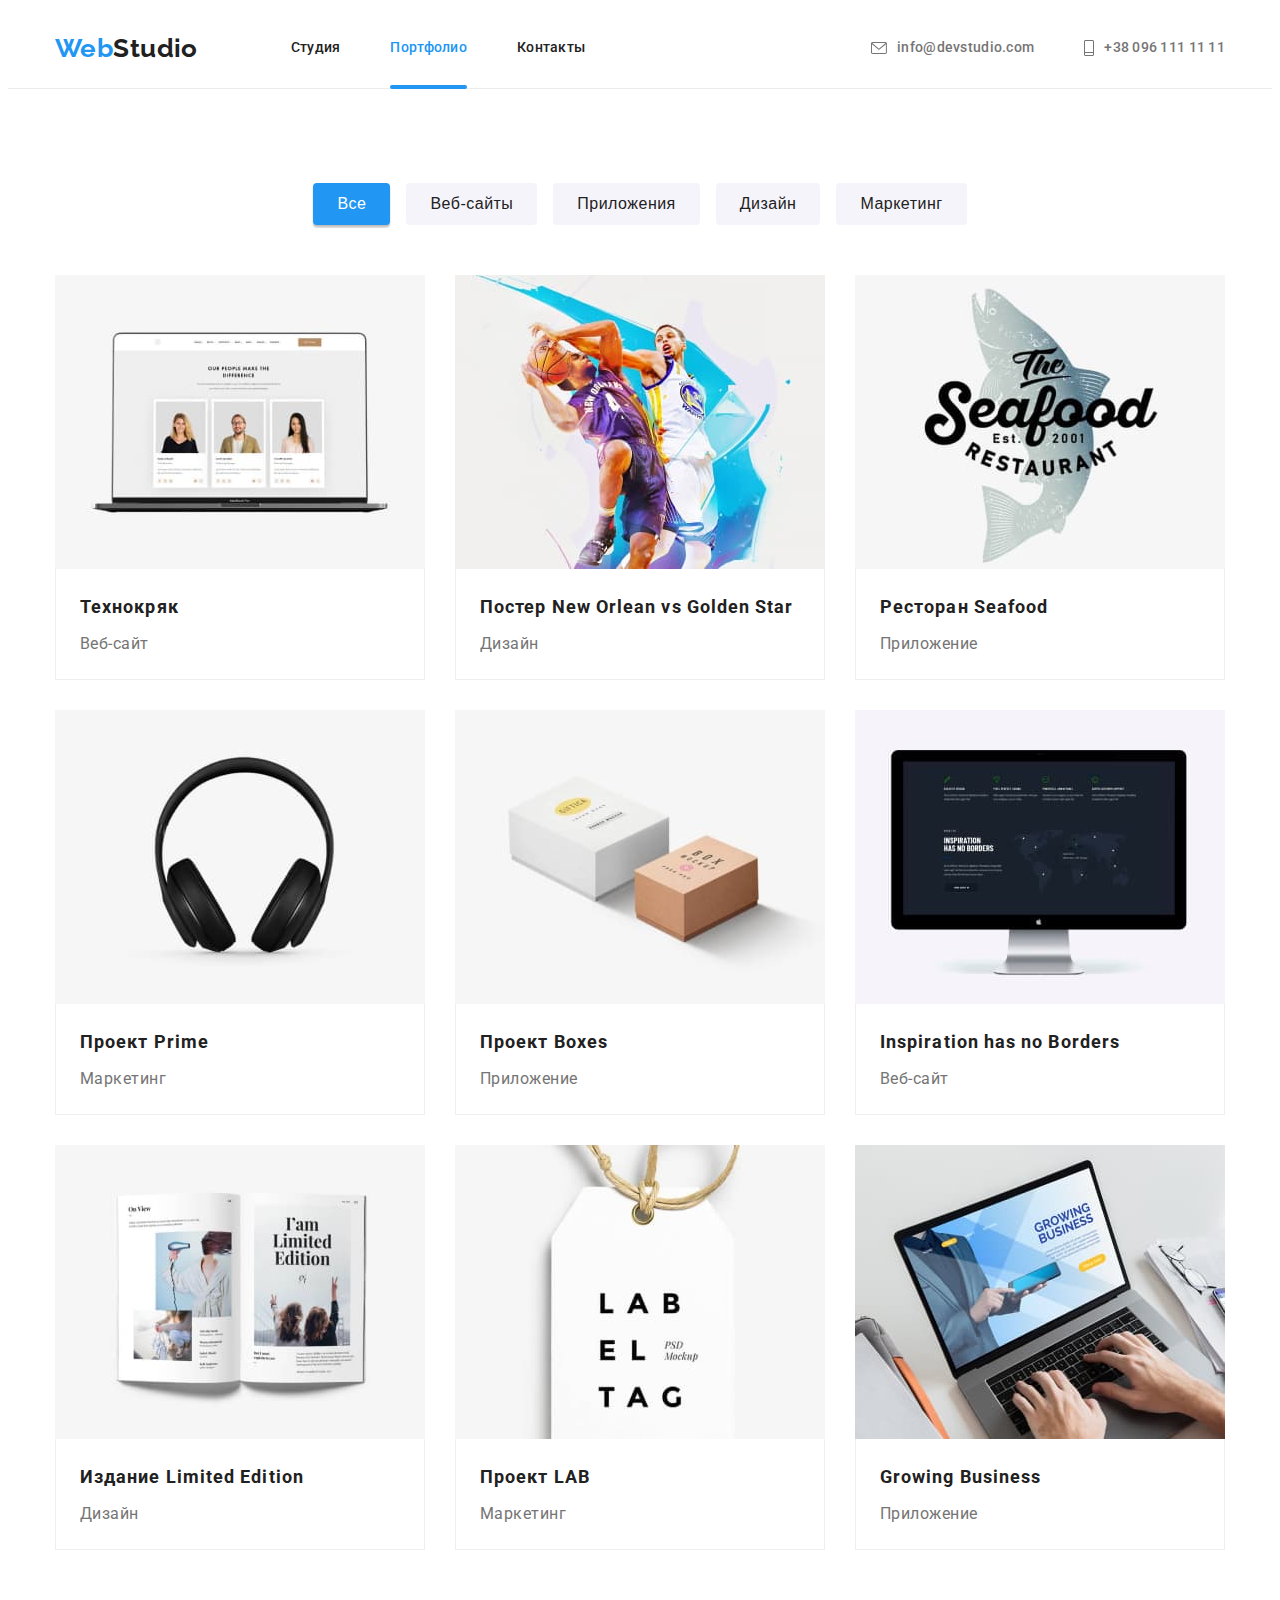
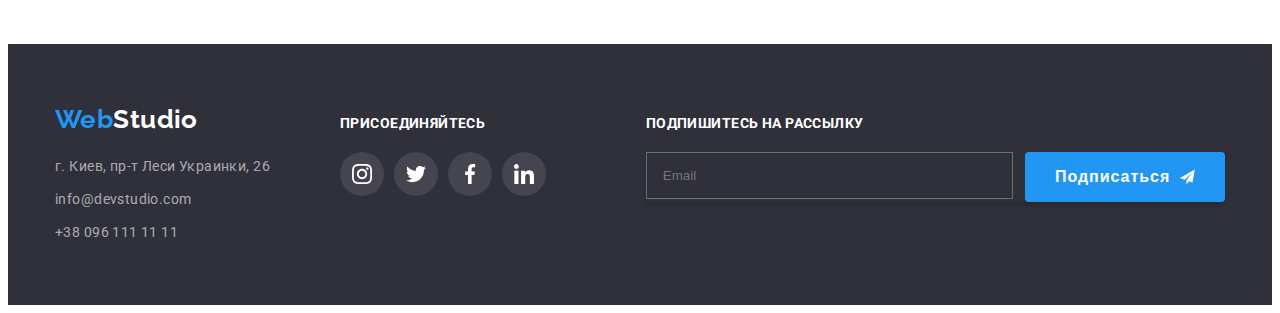
==== commit 24805ddf: "finish 05.05.2022" ====
--- a/portfolio.html
+++ b/portfolio.html
@@ -176,6 +176,7 @@
                         ./images/portfolio/work/img-1-370@2x.jpg 2x
                       "
                       media="(min-width: 1200px)"
+                      type="image/jpeg"
                     />
                     <source
                       srcset="
@@ -183,6 +184,7 @@
                         ./images/portfolio/work/img-1-354@2x.jpg 2x
                       "
                       media="(min-width: 768px)"
+                      type="image/jpeg"
                     />
 
                     <source
@@ -191,6 +193,7 @@
                         ./images/portfolio/work/img-1-450@2x.jpg 2x
                       "
                       media="(min-width: 480px)"
+                      type="image/jpeg"
                     />
 
                     <img
@@ -232,6 +235,7 @@
                         ./images/portfolio/work/img-2-370@2x.jpg 2x
                       "
                       media="(min-width: 1200px)"
+                      type="image/jpeg"
                     />
                     <source
                       srcset="
@@ -239,6 +243,7 @@
                         ./images/portfolio/work/img-2-354@2x.jpg 2x
                       "
                       media="(min-width: 768px)"
+                      type="image/jpeg"
                     />
 
                     <source
@@ -247,6 +252,7 @@
                         ./images/portfolio/work/img-2-450@2x.jpg 2x
                       "
                       media="(min-width: 480px)"
+                      type="image/jpeg"
                     />
 
                     <img
@@ -289,6 +295,7 @@
                         ./images/portfolio/work/img-3-370@2x.jpg 2x
                       "
                       media="(min-width: 1200px)"
+                      type="image/jpeg"
                     />
                     <source
                       srcset="
@@ -296,6 +303,7 @@
                         ./images/portfolio/work/img-3-354@2x.jpg 2x
                       "
                       media="(min-width: 768px)"
+                      type="image/jpeg"
                     />
 
                     <source
@@ -304,6 +312,7 @@
                         ./images/portfolio/work/img-3-450@2x.jpg 2x
                       "
                       media="(min-width: 480px)"
+                      type="image/jpeg"
                     />
 
                     <img
@@ -346,6 +355,7 @@
                         ./images/portfolio/work/img-4-370@2x.jpg 2x
                       "
                       media="(min-width: 1200px)"
+                      type="image/jpeg"
                     />
                     <source
                       srcset="
@@ -353,6 +363,7 @@
                         ./images/portfolio/work/img-4-354@2x.jpg 2x
                       "
                       media="(min-width: 768px)"
+                      type="image/jpeg"
                     />
 
                     <source
@@ -361,6 +372,7 @@
                         ./images/portfolio/work/img-4-450@2x.jpg 2x
                       "
                       media="(min-width: 480px)"
+                      type="image/jpeg"
                     />
 
                     <img
@@ -403,6 +415,7 @@
                         ./images/portfolio/work/img-5-370@2x.jpg 2x
                       "
                       media="(min-width: 1200px)"
+                      type="image/jpeg"
                     />
                     <source
                       srcset="
@@ -410,6 +423,7 @@
                         ./images/portfolio/work/img-5-354@2x.jpg 2x
                       "
                       media="(min-width: 768px)"
+                      type="image/jpeg"
                     />
 
                     <source
@@ -418,6 +432,7 @@
                         ./images/portfolio/work/img-5-450@2x.jpg 2x
                       "
                       media="(min-width: 480px)"
+                      type="image/jpeg"
                     />
 
                     <img
@@ -425,8 +440,6 @@
                       alt="две коробки - коричневая поменьше, белая побольше"
                     />
                   </picture>
-                 
-                
 
                   <div class="product-overlay">
                     <div class="product-thumb">
@@ -455,13 +468,14 @@
                 rel="noopener noreferrer nofollow"
               >
                 <div class="product">
- <picture>
+                  <picture>
                     <source
                       srcset="
                         ./images/portfolio/work/img-6-370.jpg    1x,
                         ./images/portfolio/work/img-6-370@2x.jpg 2x
                       "
                       media="(min-width: 1200px)"
+                      type="image/jpeg"
                     />
                     <source
                       srcset="
@@ -469,6 +483,7 @@
                         ./images/portfolio/work/img-6-354@2x.jpg 2x
                       "
                       media="(min-width: 768px)"
+                      type="image/jpeg"
                     />
 
                     <source
@@ -477,15 +492,16 @@
                         ./images/portfolio/work/img-6-450@2x.jpg 2x
                       "
                       media="(min-width: 480px)"
+                      type="image/jpeg"
                     />
 
                     <img
                       src="./images/portfolio/work/img-6-370.jpg"
-                     alt="заставка на моноблоке" 
+                      alt="заставка на моноблоке"
                     />
                   </picture>
 
-                   <div class="product-overlay">
+                  <div class="product-overlay">
                     <div class="product-thumb">
                       <p>
                         Ресурс предлагает комплексные предложения с разным
@@ -512,14 +528,14 @@
                 rel="noopener noreferrer nofollow"
               >
                 <div class="product">
-
-                   <picture>
+                  <picture>
                     <source
                       srcset="
                         ./images/portfolio/work/img-7-370.jpg    1x,
                         ./images/portfolio/work/img-7-370@2x.jpg 2x
                       "
                       media="(min-width: 1200px)"
+                      type="image/jpeg"
                     />
                     <source
                       srcset="
@@ -527,6 +543,7 @@
                         ./images/portfolio/work/img-7-354@2x.jpg 2x
                       "
                       media="(min-width: 768px)"
+                      type="image/jpeg"
                     />
 
                     <source
@@ -535,14 +552,14 @@
                         ./images/portfolio/work/img-7-450@2x.jpg 2x
                       "
                       media="(min-width: 480px)"
+                      type="image/jpeg"
                     />
 
                     <img
                       src="./images/portfolio/work/img-7-370.jpg"
-                      alt="разворот журнала" 
+                      alt="разворот журнала"
                     />
                   </picture>
-                
 
                   <div class="product-overlay">
                     <div class="product-thumb">
@@ -560,10 +577,8 @@
                   <p class="work-text">Дизайн</p>
                 </div>
               </a>
-           
             </li>
             <li class="card-item">
-         
               <a
                 class="link work-list__item"
                 href=""
@@ -571,13 +586,14 @@
                 rel="noopener noreferrer nofollow"
               >
                 <div class="product">
-            <picture>
+                  <picture>
                     <source
                       srcset="
                         ./images/portfolio/work/img-8-370.jpg    1x,
                         ./images/portfolio/work/img-8-370@2x.jpg 2x
                       "
                       media="(min-width: 1200px)"
+                      type="image/jpeg"
                     />
                     <source
                       srcset="
@@ -585,6 +601,7 @@
                         ./images/portfolio/work/img-8-354@2x.jpg 2x
                       "
                       media="(min-width: 768px)"
+                      type="image/jpeg"
                     />
 
                     <source
@@ -593,15 +610,14 @@
                         ./images/portfolio/work/img-8-450@2x.jpg 2x
                       "
                       media="(min-width: 480px)"
+                      type="image/jpeg"
                     />
 
                     <img
                       src="./images/portfolio/work/img-8-370.jpg"
-                     alt="бирка с товара"
+                      alt="бирка с товара"
                     />
                   </picture>
-
-            
 
                   <div class="product-overlay">
                     <div class="product-thumb">
@@ -628,13 +644,14 @@
                 rel="noopener noreferrer nofollow"
               >
                 <div class="product">
-                   <picture>
+                  <picture>
                     <source
                       srcset="
                         ./images/portfolio/work/img-9-370.jpg    1x,
                         ./images/portfolio/work/img-9-370@2x.jpg 2x
                       "
                       media="(min-width: 1200px)"
+                      type="image/jpeg"
                     />
                     <source
                       srcset="
@@ -642,6 +659,7 @@
                         ./images/portfolio/work/img-9-354@2x.jpg 2x
                       "
                       media="(min-width: 768px)"
+                      type="image/jpeg"
                     />
 
                     <source
@@ -650,13 +668,14 @@
                         ./images/portfolio/work/img-9-450@2x.jpg 2x
                       "
                       media="(min-width: 480px)"
+                      type="image/jpeg"
                     />
 
                     <img
                       src="./images/portfolio/work/img-9-370.jpg"
-                       alt="руки на клавиатуре ноутбука"
-                    />
-              
+                      alt="руки на клавиатуре ноутбука"
+                    />
+                  </picture>
                   <div class="product-overlay">
                     <div class="product-thumb">
                       <p>
@@ -667,11 +686,11 @@
                       </p>
                     </div>
                   </div>
-                </div>
-
-                <div class="work-content">
-                  <h2 class="work-title">Growing Business</h2>
-                  <p class="work-text">Приложение</p>
+
+                  <div class="work-content">
+                    <h2 class="work-title">Growing Business</h2>
+                    <p class="work-text">Приложение</p>
+                  </div>
                 </div>
               </a>
             </li>
--- a/css/main.min.css
+++ b/css/main.min.css
@@ -1,2 +1,2 @@
-:root{--primary-title-color: #212121;--secondary-text-color: #757575;--accent-color: #2196f3;--secondary-accent-color: #ffffff;--secondary-background-color: #f5f4fa;--footer-background-color: #2f303a;--primary-color: rgba(255, 255, 255, 1);--card-item: 4;--client-link: #afb1b8;--footer-accent-background-color: rgba(255, 255, 255, 0.1);--transition: 250ms cubic-bezier(0.4, 0, 0.2, 1);--border-contact-form: rgba(33, 33, 33, 0.2);--hero-gradient: rgba(47, 48, 58, 0.4), rgba(47, 48, 58, 0.4)}.visually-hidden{position:absolute;width:1px;height:1px;margin:-1px;border:0;padding:0;white-space:nowrap;clip-path:inset(100%);clip:rect(0 0 0 0);overflow:hidden}html{box-sizing:border-box}*,*::before,*::after{box-sizing:border-box}body{color:var(--secondary-text-color);font-family:Roboto, sans-serif;font-size:14px;line-height:1.71;letter-spacing:0.03em}h1,h2,h3,p{margin-top:0;margin-bottom:0}ul{margin-top:0;margin-bottom:0;padding-left:0}img{display:block;max-width:100%;height:auto}.list{list-style:none}.link{text-decoration:none}address{font-style:normal}.container{padding-left:15px;padding-right:15px;margin-left:auto;margin-right:auto;border-color:1px solid 0}@media (min-width: 480px){.container{width:480px}}@media (min-width: 768px){.container{width:768px}}@media (min-width: 1200px){.container{width:1200px}}.logo{display:flex;align-items:center;font-family:Raleway, sans-serif;font-weight:700;font-size:24px;line-height:1.17;color:var(--accent-color)}@media screen and (min-width: 1200px){.logo{font-size:26px;line-height:1.19}}.logo__black{color:var(--primary-title-color)}.logo__white{color:var(--secondary-accent-color)}.section{padding-top:94px;padding-bottom:94px}.section-title{text-align:center;margin-bottom:50px;font-weight:700;font-size:36px;line-height:1.17;letter-spacing:0.03em;color:var(--primary-title-color)}.hero-button{min-width:200px;padding-top:10px;padding-bottom:10px;padding-left:30px;padding-right:30px;border-radius:4px;cursor:pointer;font-weight:700;font-size:16px;line-height:1.88;border:none;letter-spacing:0.06em;background:var(--accent-color);color:var(--secondary-accent-color);transition:background-color var(--transition)}.hero-button:hover,.hero-button:focus{background-color:#188ce8}.card-set{display:flex;flex-wrap:wrap;margin-left:-30px;margin-top:-30px}.card-item{flex-basis:calc(100% / var(--card-item) - 30px);margin-left:30px;margin-top:30px}.backdrop{position:fixed;top:0;left:0;width:100%;height:100%;background-color:rgba(0,0,0,0.2);opacity:1;transition:opacity var(--transition)}.backdrop.is-hidden{opacity:0;visibility:hidden;pointer-events:none}.backdrop.is-hidden .modal{transform:translate(-50%, -50%) scale(1.25)}.modal{position:absolute;top:50%;left:50%;padding:40px;width:450px;min-height:609px;max-width:450px;border-radius:4px;background-color:var(--secondary-accent-color);box-shadow:0px 2px 1px rgba(0,0,0,0.2),0px 1px 1px rgba(0,0,0,0.14),0px 1px 3px rgba(0,0,0,0.12);transform:translate(-50%, -50%) scale(1);transition:transform var(--transition)}@media (min-width: 1200px){.modal{min-height:581px;max-width:528px;width:100%}}.modal-invitation{display:block;margin-bottom:12px;font-weight:700;font-size:20px;line-height:1.5;text-align:center;color:var(--primary-title-color)}@media (min-width: 1200px){.modal-invitation{line-height:1.17}}.contact-form__field{display:block}.contact-form__field:not(:last-child){margin-bottom:10px}.contact-information{font-size:12px;line-height:1.16;letter-spacing:0.01em}.contact-form__input{width:100%;height:40px;padding-left:42px;border:1px solid var(--border-contact-form);border-radius:4px;transition:border var(--transition)}.contact-form__input:hover,.contact-form__input:focus{outline:none;border-color:var(--accent-color)}.contact-icon{position:absolute;top:50%;left:12px;transform:translateY(-50%);transition:fill var(--transition)}.contact-form__input:hover+.contact-icon,.contact-form__input:focus+.contact-icon{fill:var(--accent-color)}.contack-form__input__wraper{position:relative;display:block;margin-top:4px}.contact-form__list{margin-bottom:20px}.contact-form__message{width:100%;height:120px;padding-left:16px;padding-right:16px;padding-top:12px;padding-bottom:12px;resize:none;border:1px solid var(--border-contact-form);border-radius:4px;transition:border-color var(--transition)}.contact-form__message::placeholder{color:rgba(117,117,117,0.5)}.contact-form__message:hover,.contact-form__message:focus{outline:none;border-color:var(--accent-color)}.contact-form__checkbox__label{display:flex;justify-content:center;align-items:center;font-size:12px;line-height:1.17;margin-bottom:30px}@media (min-width: 1200px){.contact-form__checkbox__label{font-size:14px;line-height:1.71}}.contact-form__checkbox__label::before{display:inline-flex;content:"";width:16px;height:15px;margin-right:10px;border:1px solid var(--primary-title-color);cursor:pointer}.contact-form__checkbox:hover+.contact-form__checkbox__label::before,.contact-form__checkbox:focus+.contact-form__checkbox__label::before{border:1px solid var(--accent-color)}.contact-form__checkbox:checked+.contact-form__checkbox__label::before{outline:none;background-image:url(../images/icon-check.svg);background-position:50% 50%}.contact-form__checkbox__link{font-weight:400;color:var(--accent-color)}.contact-form__checkbox-wraper{margin-bottom:26px}.submit-button{display:block;margin:0 auto}.hero-close__btn{position:absolute;top:8px;right:8px;padding:0;display:flex;justify-content:center;align-items:center;width:30px;height:30px;border-radius:50%;border:1px solid rgba(0,0,0,0.1);background-color:transparent;cursor:pointer;transition:fill var(--transition)}.hero-close__btn:hover,.hero-close__btn:focus{fill:var(--accent-color)}.social-list__link{display:flex;align-items:center;justify-content:center;width:44px;height:44px;color:var(--client-link);background-color:var(--footer-accent-background-color);border-radius:50%;transition:color var(--transition),background-color var(--transition)}.social-list__link:hover,.social-list__link:focus{background-color:var(--accent-color);color:var(--secondary-accent-color)}.social-list__icon{fill:currentColor}.social-list{display:flex;justify-content:space-between}@media (min-width: 480px){.team-content .social-list{justify-content:center}}@media (min-width: 768px){.team-content .social-list{justify-content:center}}.social-list__item:not(:last-child){margin-right:10px}.social-list__icon{fill:currentColor}.header{border-bottom:1px solid #ececec}@media (min-width: 768px){.header .current::after{content:"";display:flex;position:absolute;bottom:-1px;width:100%;height:4px;border-radius:2px;background-color:#2196f3}}@media (max-width: 767.98px){.header .logo{padding-top:16px;padding-bottom:16px}}@media (min-width: 768px){.header .logo{margin-right:88px}}@media (min-width: 1200px){.header .logo{margin-right:93px}}.header-container{display:flex;position:relative;align-items:center}.nav{display:flex}@media (max-width: 767.98px){.navigation{margin-top:48px}}.site-nav{display:flex;color:var(--primary-title-color)}.site-nav .link.current{color:var(--accent-color)}@media (max-width: 767.98px){.site-nav{flex-direction:column}.site-nav .item:not(:last-child){margin-bottom:32px}}@media (min-width: 768px){.site-nav .header-link{padding-bottom:32px;padding-top:32px}.site-nav .item:not(:last-child){margin-right:50px}}.header-link{display:flex;align-items:center;position:relative;font-weight:500;line-height:1.14;letter-spacing:0.02em;color:var(--secondary-text-colo);transition:color var(--transition)}.header-link:hover,.header-link:focus{color:var(--accent-color)}@media (max-width: 767.98px){.header-link{font-size:40px;padding-left:40px}}@media (min-width: 768px){.header-link{font-size:14px}}@media (max-width: 767.98px){.auth{margin-top:302px}.auth-social__list{display:flex;justify-content:flex-start;margin-left:40px;margin-top:64px;margin-bottom:48px}.auth-social__item:not(:last-child):after{content:"";display:block;position:absolute;top:0;right:-10px;width:1px;height:22px;border:1px solid var(--border-contact-form)}.auth-list__link{font-size:18px;font-weight:500;line-height:1.22;letter-spacing:0.02em;color:var(--accent-color)}}@media (min-width: 768px){.auth{margin-top:21px;margin-bottom:21px}.auth-social__list{display:none}}.auth-social__item{display:flex;position:relative;align-items:center;justify-content:center;margin-right:20px}.auth-nav{margin-left:auto;transition:fill var(--transition),color var(--transition)}.auth-nav .header-link{font-size:34px}.auth-nav .item:not(:last-child){margin-bottom:32px}@media (max-width: 767.98px){.auth-nav .item:not(:last-child){margin-top:32px}.auth-nav .item:first-child .header-link{font-size:24px;font-weight:500;line-height:1.17;letter-spacing:0.02em}.auth-nav .header-tel{color:var(--accent-color)}.auth-nav .item:last-child .header-container{font-size:34px;font-weight:500;line-height:1.18;letter-spacing:0.02em;color:var(--accent-color);margin-bottom:32px}}@media (min-width: 768px){.auth-nav .header-link{font-size:12px}.auth-nav .item:not(:last-child){margin-bottom:10px}}@media (min-width: 1200px){.auth-nav .item:not(:last-child){margin-right:50px;margin-bottom:0px}}@media (min-width: 1200px){.auth-nav{display:flex;margin-left:auto}.auth-nav .header-link{font-size:14px}}.auth-nav .header-link__icon{fill:currentColor;margin-right:10px}@media (max-width: 767.98px){.auth-nav .header-link__icon{display:none}}@media (min-width: 1200px){.auth-nav .header-link__icon{margin-right:10px}}@media (max-width: 767.98px){.auth-nav{flex-direction:column-reverse;display:flex}}.mobile-menu{display:inline-flex;justify-content:flex-end;z-index:50;margin:0;padding:0;width:100%;border:none;background-color:transparent}.mobile-menu:hover,.mobile-menu:focus{color:var(--accent-color)}@media (min-width: 768px){.mobile-menu{display:none}}.mobile-menu .icon-close{display:none}.mobile-menu.is-open .icon-close{display:block}.mobile-menu.is-open .icon-menu{display:none}.mobile-menu__container{background-color:var(--secondary-accent-color);text-align:center;font-size:20px}.mobile-menu__container.is-open{display:block}@media (max-width: 767.98px){.mobile-menu__container{display:none;position:absolute;top:0;left:0;width:100%;overflow:scroll}}@media (min-width: 768px){.mobile-menu__container{display:flex;flex-grow:1;align-items:center;justify-content:space-between}}.hero{background-color:#2f303a;margin-right:auto;margin-left:auto;max-width:1600px;padding-top:200px;padding-bottom:200px;text-align:center;background-image:linear-gradient(var(--hero-gradient)),url(../../images/hero/header-480.jpg);background-size:480px, cover}@media (min-device-pixel-ratio: 2), (min-resolution: 192dpi), (min-resolution: 2dppx){.hero{background-image:linear-gradient(var(--hero-gradient)),url(../../images/hero/header-480@2x.jpg)}}@media (min-width: 768px){.hero{background-image:linear-gradient(var(--hero-gradient)),url(../../images/hero/header-768.jpg);background-size:768px, cover}}@media (min-width: 768px) and (min-device-pixel-ratio: 2), (min-width: 768px) and (min-resolution: 192dpi), (min-width: 768px) and (min-resolution: 2dppx){.hero{background-image:linear-gradient(var(--hero-gradient)),url(../../images/hero/header-768@2x.jpg)}}@media (min-width: 1200px){.hero{background-image:linear-gradient(var(--hero-gradient)),url(../../images/hero/header-1200.jpg);background-size:1200px, cover}}@media (min-width: 1200px) and (min-device-pixel-ratio: 2), (min-width: 1200px) and (min-resolution: 192dpi), (min-width: 1200px) and (min-resolution: 2dppx){.hero{background-image:linear-gradient(var(--hero-gradient)),url(../../images/hero/header-1200@2x.jpg)}}.hero-title{max-width:696px;margin-bottom:30px;margin-left:auto;margin-right:auto;font-weight:900;font-size:44px;line-height:1.36;text-align:center;letter-spacing:0.06em;text-transform:uppercase;color:var(--secondary-accent-color)}.quality{padding-bottom:0}.feature-list{--card-item: 1}@media (min-width: 768px){.feature-list{--card-item: 2}}@media (min-width: 1200px){.feature-list{--card-item: 4}}.qualiti-item{display:flex;height:120px;border-radius:4px;justify-content:center;align-items:center;background-color:var(--secondary-background-color);margin-bottom:30px;text-align:center}.quality-title{margin-bottom:10px;font-weight:700;font-size:14px;line-height:1.14;text-transform:uppercase;color:var(--primary-title-color)}@media screen and (max-width: 1199px){.service{display:none}}.service-card{position:relative}.service-icon{position:relative}.service-thumb{position:absolute;display:flex;bottom:0;width:100%;height:70px;justify-content:center;align-items:center;font-weight:700;line-height:1.17;color:var(--primary-color);background-color:rgba(47,48,58,0.8)}.service-list{--card-item: 3}.team{background:var(--secondary-background-color)}.team-card{flex-wrap:wrap;text-align:center;flex-basis:calc((100% - 120px) / 4);margin-left:30px;margin-top:30px}.team-list{--card-item: 1}@media (min-width: 768px){.team-list{--card-item: 2}}@media (min-width: 1200px){.team-list{--card-item: 4}}.team-title{margin-bottom:10px;font-weight:500;font-size:16px;line-height:1.19;color:var(--primary-title-color)}.team-content{text-align:center;padding-top:30px;padding-bottom:30px;padding-left:32px;padding-right:32px;background-color:var(--secondary-accent-color);box-shadow:0px 2px 1px rgba(0,0,0,0.2),0px 1px 1px rgba(0,0,0,0.14),0px 1px 3px rgba(0,0,0,0.12)}.team-text{font-size:16px;line-height:1.19;margin-bottom:16px}.client-list{--card-item: 6;display:flex;align-items:center;justify-content:center}.client-link{outline:none;display:flex;width:170px;height:92px;color:var(--client-link);border:1px solid currentColor;border-radius:4px;justify-content:center;align-items:center;transition:color var(--transition)}.client-link:hover,.client-link:focus{border:1px solid var(--accent-color)}.client-link__icon{fill:currentColor}.client-link:hover .client-link__icon,.client-link:focus .client-link__icon{fill:var(--accent-color)}.footer{padding-top:60px;padding-bottom:60px;background:var(--footer-background-color)}.footer .social-list__link{color:var(--secondary-accent-color)}.footer .logo{margin-bottom:20px}.footer-content{display:flex;flex-direction:column}@media (max-width: 767.98px){.footer-content{align-items:center}}@media screen and (min-width: 480px) and (max-width: 1199px){.footer-content .footer-item .logo{justify-content:center}}@media (min-width: 1200px){.footer-content{flex-direction:row}}.footer-item{margin-left:auto;margin-right:auto;text-align:center}.footer-item:last-child{margin-left:auto}@media (min-width: 1200px){.footer-item{margin-right:0}.footer-item:not(:last-child){margin-right:70px}}.footer-item__logo{margin-bottom:60px}@media (min-width: 768px){.footer-item__logo{margin-right:60px}}@media (min-width: 1200px){.footer-item__logo{margin-bottom:0}}.footer-item__social{margin-bottom:60px}.footer-item__join{display:flex;flex-direction:column}.adress{font-style:normal;color:var(--secondary-accent-color)}@media (min-width: 1200px){.nav-footer{text-align:justify}}.nav-footer .link{color:rgba(255,255,255,0.6);transition:color var(--transition)}.nav-footer .link:hover,.nav-footer .link:focus{color:var(--secondary-accent-color)}.nav-footer__item:not(:last-child){margin-bottom:8px}@media (min-width: 1200px){.nav-footer__item:not(:last-child){margin-bottom:9px}}@media (min-width: 768px){.footer-social{display:flex}}.footer.social-list__link{color:var(--secondary-accent-color)}.social-send__button{margin-left:10px;fill:currentColor}.social-subscription{display:flex;flex-direction:column;border-radius:4px;min-width:358px;font-size:16px}@media (min-width: 1200px){.social-subscription{box-shadow:0px 4px 4px rgba(0,0,0,0.15);flex-direction:row}}.mail-subscription{border:1px solid rgba(255,255,255,0.3);margin-bottom:20px;transition:border var(--transition)}.mail-subscription:hover,.mail-subscription:focus{outline:none;border-color:var(--accent-color)}@media (min-width: 1200px){.mail-subscription{margin-right:12px;margin-bottom:0}}.mail{min-width:450px;padding-top:15px;padding-bottom:15px;padding-left:16px;border:none;outline:none;background-color:transparent;color:var(--secondary-accent-color)}@media (min-width: 1200px){.mail{min-width:358px}}.send-button{display:flex;padding-left:0;padding-right:0;justify-content:center;align-items:center;border:none;cursor:pointer}@media screen and (min-width: 480px) and (max-width: 1199px){.send-button{margin-left:auto;margin-right:auto}}@media (min-width: 1200px){.send-button{display:flex;padding-left:0;padding-right:0;justify-content:center;align-items:center}.hero-button{min-width:200px;padding-top:10px;padding-bottom:10px;padding-left:30px;padding-right:30px;border-radius:4px;cursor:pointer;font-weight:700;font-size:16px;line-height:1.88;border:none;letter-spacing:0.06em;background:var(--accent-color);color:var(--secondary-accent-color);transition:background-color var(--transition)}}.join{margin-left:70px}.join-title{display:block;margin-bottom:20px;font-weight:700;font-size:14px;line-height:1.14;letter-spacing:0.03em;text-transform:uppercase;color:var(--secondary-accent-color)}@media (min-width: 1200px){.join-title{text-align:justify}}.join-list__link{display:flex;align-items:center;justify-content:center;width:44px;height:44px;background-color:rgba(255,255,255,0.1);border-radius:50%;transition:background-color var(--transition)}.join-list__link:hover,.join-list__link:focus{background-color:var(--accent-color)}.join-list__icon{fill:var(--secondary-accent-color)}.join-list-link:hover .join-list__icon,.join-list-link:focus .join-list__icon{background-color:var(--accent-color)}.join-list__item:not(:last-child){margin-right:10px}.join-list{display:flex;justify-content:space-between}.join-subscription{margin-left:auto}.buttons-list{display:flex;flex-wrap:wrap;justify-content:flex-start;margin-bottom:40px}@media (min-width: 768px){.buttons-list{margin-bottom:30px}}@media (min-width: 1200px){.buttons-list{margin-bottom:50px}}.buttons-list .current{background-color:var(--accent-color);color:var(--secondary-accent-color);box-shadow:0px 2px 2px rgba(0,0,0,0.12),0px 1px 2px rgba(0,0,0,0.08),0px 3px 1px rgba(0,0,0,0.1)}@media (min-width: 768px){.buttons-list{justify-content:center}}.button-item:not(:last-child){margin-right:8px}.button{padding:6px 22px;border-radius:4px;border-color:transparent;font-weight:500;font-size:16px;line-height:1.62;letter-spacing:0.03em;color:var(--primary-title-color);cursor:pointer;background:var(--secondary-background-color);transition:color var(--transition),background-color var(--transition),box-shadow var(--transition)}.button:hover,.button:focus{background-color:var(--accent-color);color:var(--secondary-accent-color);box-shadow:0px 2px 2px rgba(0,0,0,0.12),0px 1px 2px rgba(0,0,0,0.08),0px 3px 1px rgba(0,0,0,0.1)}.work-list{--card-item: 1}@media (min-width: 768px){.work-list{--card-item: 2}}@media (min-width: 1200px){.work-list{--card-item: 3}}.work-list__item{display:flex;flex-direction:column;transition:box-shadow var(--transition)}.work-list__item:hover,.work-list__item:focus{box-shadow:1px 4px 6px rgba(0,0,0,0.16),0px 4px 4px rgba(0,0,0,0.06),0px 1px 1px rgba(0,0,0,0.12)}.product{position:relative;overflow:hidden}.product-overlay{display:inline-block;position:absolute;top:0;left:0;width:100%;height:100%;background-color:rgba(33,150,243,0.9);transform:translateY(100%);transition:transform var(--transition)}.work-list__item:hover .product-overlay,.work-list__item:focus .product-overlay{transform:translateY(0)}.product-thumb{position:absolute;width:322px;height:168px;display:flex;top:50%;left:50%;transform:translate(-50%, -50%);opacity:1;font-family:roboto;font-weight:400;font-size:18px;line-height:1.55;letter-spacing:0.03em;color:#fff}.work-title{margin-bottom:4px;font-weight:700;font-size:18px;line-height:2;color:var(--primary-title-color)}.work-content{padding:20px 24px;border:1px solid #eeeeee;border-top:none}.work-text{font-weight:400;font-size:16px;line-height:1.88;letter-spacing:0.03em;color:var(--secondary-text-color)}
+:root{--primary-title-color: #212121;--secondary-text-color: #757575;--accent-color: #2196f3;--secondary-accent-color: #ffffff;--secondary-background-color: #f5f4fa;--footer-background-color: #2f303a;--primary-color: rgba(255, 255, 255, 1);--card-item: 4;--client-link: #afb1b8;--footer-accent-background-color: rgba(255, 255, 255, 0.1);--transition: 250ms cubic-bezier(0.4, 0, 0.2, 1);--border-contact-form: rgba(33, 33, 33, 0.2);--hero-gradient: rgba(47, 48, 58, 0.4), rgba(47, 48, 58, 0.4)}.visually-hidden{position:absolute;width:1px;height:1px;margin:-1px;border:0;padding:0;white-space:nowrap;clip-path:inset(100%);clip:rect(0 0 0 0);overflow:hidden}html{box-sizing:border-box}*,*::before,*::after{box-sizing:border-box}body{color:var(--secondary-text-color);font-family:Roboto, sans-serif;font-size:14px;line-height:1.71;letter-spacing:0.03em}h1,h2,h3,p{margin-top:0;margin-bottom:0}ul{margin-top:0;margin-bottom:0;padding-left:0}img{display:block;max-width:100%;height:auto}.list{list-style:none}.link{text-decoration:none}address{font-style:normal}.container{padding-left:15px;padding-right:15px;margin-left:auto;margin-right:auto}@media (min-width: 480px){.container{width:480px}}@media (min-width: 768px){.container{width:768px}}@media (min-width: 1200px){.container{width:1200px}}.logo{display:flex;align-items:center;font-family:Raleway, sans-serif;font-weight:700;font-size:24px;line-height:1.17;color:var(--accent-color)}@media screen and (min-width: 1200px){.logo{font-size:26px;line-height:1.19}}.logo__black{color:var(--primary-title-color)}.logo__white{color:var(--secondary-accent-color)}.section{padding-top:60px;padding-bottom:60px}@media (min-width: 1200px){.section{padding-top:94px;padding-bottom:94px}}.section-title{text-align:center;margin-bottom:30px;font-weight:700;font-size:28px;line-height:1.17;color:var(--primary-title-color)}@media (min-width: 1200px){.section-title{font-size:36px;margin-bottom:50px}}.hero-button{min-width:200px;padding-top:10px;padding-bottom:10px;padding-left:30px;padding-right:30px;border-radius:4px;cursor:pointer;font-weight:700;font-size:16px;line-height:1.88;border:none;letter-spacing:0.06em;background:var(--accent-color);color:var(--secondary-accent-color);transition:background-color var(--transition)}.hero-button:hover,.hero-button:focus{background-color:#188ce8}.card-set{display:flex;flex-wrap:wrap;margin-left:-30px;margin-top:-30px}.card-item{flex-basis:calc(100% / var(--card-item) - 30px);margin-left:30px;margin-top:30px}.backdrop{position:fixed;top:0;left:0;width:100%;height:100%;z-index:65;background-color:rgba(0,0,0,0.2);opacity:1;transition:opacity var(--transition)}.backdrop.is-hidden{opacity:0;visibility:hidden;pointer-events:none}.backdrop.is-hidden .modal{transform:translate(-50%, -50%) scale(1.25)}.modal{position:absolute;top:50%;left:50%;padding:40px;width:100%;min-height:609px;max-width:450px;border-radius:4px;background-color:var(--secondary-accent-color);box-shadow:0px 2px 1px rgba(0,0,0,0.2),0px 1px 1px rgba(0,0,0,0.14),0px 1px 3px rgba(0,0,0,0.12);transform:translate(-50%, -50%) scale(1);transition:transform var(--transition)}@media (min-width: 1200px){.modal{min-height:581px;max-width:528px;width:100%}}.modal-invitation{display:block;margin-bottom:12px;font-weight:700;font-size:20px;line-height:1.5;text-align:center;color:var(--primary-title-color)}@media (min-width: 1200px){.modal-invitation{line-height:1.17}}.contact-form__field{display:block}.contact-form__field:not(:last-child){margin-bottom:10px}.contact-information{font-size:12px;line-height:1.16;letter-spacing:0.01em}.contact-form__input{width:100%;height:40px;padding-left:42px;border:1px solid var(--border-contact-form);border-radius:4px;transition:border var(--transition)}.contact-form__input:hover,.contact-form__input:focus{outline:none;border-color:var(--accent-color)}.contact-icon{position:absolute;top:50%;left:12px;transform:translateY(-50%);transition:fill var(--transition)}.contact-form__input:hover+.contact-icon,.contact-form__input:focus+.contact-icon{fill:var(--accent-color)}.contack-form__input__wraper{position:relative;display:block;margin-top:4px}.contact-form__list{margin-bottom:20px}.contact-form__message{width:100%;height:120px;padding-left:16px;padding-right:16px;padding-top:12px;padding-bottom:12px;resize:none;border:1px solid var(--border-contact-form);border-radius:4px;transition:border-color var(--transition)}.contact-form__message::placeholder{color:rgba(117,117,117,0.5)}.contact-form__message:hover,.contact-form__message:focus{outline:none;border-color:var(--accent-color)}.contact-form__checkbox__label{display:flex;justify-content:center;align-items:center;font-size:12px;line-height:1.17;margin-bottom:30px;letter-spacing:0.03em}@media (min-width: 1200px){.contact-form__checkbox__label{font-size:14px;line-height:1.71}}.contact-form__checkbox__label::before{display:inline-flex;flex-shrink:0;content:"";width:16px;height:15px;margin-right:4px;border:1px solid var(--primary-title-color);cursor:pointer}@media (min-width: 1200px){.contact-form__checkbox__label::before{margin-right:10px}}.contact-form__checkbox:hover+.contact-form__checkbox__label::before,.contact-form__checkbox:focus+.contact-form__checkbox__label::before{border:1px solid var(--accent-color)}.contact-form__checkbox:checked+.contact-form__checkbox__label::before{outline:none;background-image:url(../images/icon-check.svg);background-position:50% 50%}.contact-form__checkbox__link{font-weight:400;color:var(--accent-color)}.contact-form__checkbox-wraper{margin-bottom:26px}.submit-button{display:block;margin:0 auto}.hero-close__btn{position:absolute;top:8px;right:8px;padding:0;display:flex;justify-content:center;align-items:center;width:30px;height:30px;border-radius:50%;border:1px solid rgba(0,0,0,0.1);background-color:transparent;cursor:pointer;transition:fill var(--transition)}.hero-close__btn:hover,.hero-close__btn:focus{fill:var(--accent-color)}.social-list__link{display:flex;align-items:center;justify-content:center;width:44px;height:44px;color:var(--client-link);background-color:var(--footer-accent-background-color);border-radius:50%;transition:color var(--transition),background-color var(--transition)}.social-list__link:hover,.social-list__link:focus{background-color:var(--accent-color);color:var(--secondary-accent-color)}.social-list__icon{fill:currentColor}.social-list{display:flex;justify-content:space-between}@media (min-width: 480px){.team-content .social-list{justify-content:center}}@media (min-width: 768px){.team-content .social-list{justify-content:center}}.social-list__item:not(:last-child){margin-right:10px}.social-list__icon{fill:currentColor}.header{border-bottom:1px solid #ececec}.header .current::after{content:"";display:flex;position:absolute;bottom:-1px;height:4px;border-radius:2px;background-color:#2196f3}.header .logo{margin-top:16px;margin-bottom:16px}@media (min-width: 768px){.header .logo{margin-right:88px}}@media (min-width: 1200px){.header .logo{margin-right:93px}}.header-container{position:relative;display:flex;align-items:center;justify-content:space-between}.nav{display:flex;align-items:center;justify-content:space-between}.site-nav{display:flex;color:var(--primary-title-color)}.site-nav .link.current{color:var(--accent-color)}.site-nav .item:not(:last-child){margin-right:50px}@media (max-width: 767.98px){.site-nav{display:none}}.header-link{display:flex;align-items:center;position:relative;font-weight:500;line-height:1.14;letter-spacing:0.02em;color:var(--secondary-text-colo);transition:color var(--transition)}.header-link:hover,.header-link:focus{color:var(--accent-color)}.auth-nav{margin-left:auto;transition:fill var(--transition),color var(--transition)}.auth-nav .header-link__icon{fill:currentColor;margin-right:10px}@media (max-width: 767.98px){.auth-nav{display:none}}@media screen and (min-width: 768px){.auth-nav{display:block}.auth-nav .header-link{margin-bottom:10px}}@media screen and (min-width: 1200px){.auth-nav{display:flex}.auth-nav .item:not(:last-child){margin-right:50px}.auth-nav .header-link{margin-bottom:0px}}.header{border-bottom:1px solid #ececec}@media (min-width: 768px){.header .current::after{content:"";display:flex;position:absolute;bottom:-1px;width:100%;height:4px;border-radius:2px;background-color:#2196f3}}.site-nav{display:flex;color:var(--primary-title-color)}.site-nav .link.current{color:var(--accent-color)}@media (max-width: 767.98px){.site-nav{flex-direction:column}.site-nav .item:not(:last-child){margin-bottom:32px}}@media (min-width: 768px){.site-nav .header-link{padding-bottom:32px;padding-top:32px}.site-nav .item:not(:last-child){margin-right:50px}}.header-link{display:flex;align-items:center;position:relative;font-weight:500;line-height:1.14;letter-spacing:0.02em;color:var(--secondary-text-colo);transition:color var(--transition)}.header-link:hover,.header-link:focus{color:var(--accent-color)}@media (max-width: 767.98px){.header-link{font-size:40px}}@media (min-width: 768px){.header-link{font-size:14px}}.auth-social__list{display:flex;flex-wrap:wrap;justify-content:space-between;margin-left:-20px;margin-top:-20px}.auth-social__item:not(:last-child):after{content:"";display:block;position:absolute;top:0;right:-18px;width:1px;height:22px;border:1px solid var(--border-contact-form)}.auth-list__link{font-size:18px;font-weight:500;line-height:1.22;letter-spacing:0.02em;color:var(--accent-color)}@media (min-width: 768px){.auth-social__list{display:none}}.auth-social__item{display:flex;position:relative;align-items:center;justify-content:center;margin-left:20px;margin-top:20px}.auth-social__item:not(:last-child){margin-right:10px}.auth-nav{margin-left:auto;transition:color var(--transition)}@media (min-width: 768px){.auth-nav{transition:fill var(--transition)}}.auth-nav .header-link{font-size:30px}@media (max-width: 767.98px){.auth-nav .item:not(:last-child){margin-top:32px}.auth-nav .item:first-child .header-link{font-size:24px;font-weight:500;line-height:1.17;letter-spacing:0.02em}.auth-nav .header-tel{color:var(--accent-color)}.auth-nav .item:last-child .header-container{font-size:34px;font-weight:500;line-height:1.18;letter-spacing:0.02em;color:var(--accent-color);margin-bottom:32px}}@media (min-width: 768px){.auth-nav .header-link{font-size:12px}.auth-nav .item:not(:last-child){margin-bottom:10px}}@media (min-width: 1200px){.auth-nav .item:not(:last-child){margin-right:50px;margin-bottom:0px}}@media (min-width: 1200px){.auth-nav{display:flex;margin-left:auto}.auth-nav .header-link{font-size:14px}}.auth-nav .header-link__icon{fill:currentColor;margin-right:10px}@media (max-width: 767.98px){.auth-nav .header-link__icon{display:none}}@media (min-width: 1200px){.auth-nav .header-link__icon{margin-right:10px}}@media (max-width: 767.98px){.auth-nav{flex-direction:column-reverse;display:flex;margin-bottom:64px}}.mobile-menu{display:inline-flex;justify-content:flex-end;z-index:50;margin:0;padding:0;width:100%;border:none;background-color:transparent}.mobile-menu:hover,.mobile-menu:focus{color:var(--accent-color)}.mobile-menu.is-open{position:fixed;top:10px;right:15px}@media (min-width: 768px){.mobile-menu{display:none}}.mobile-menu .icon-close{display:none}.mobile-menu.is-open .icon-close{display:block}.mobile-menu.is-open .icon-menu{display:none}.mobile-menu__container{background-color:var(--secondary-accent-color);padding-left:40px;padding-right:40px;padding-top:48px;padding-bottom:48px;z-index:5;text-align:center;font-size:20px;transition:opacity var(--transition),visibility var(--transition),left var(--transition)}.mobile-menu__container.is-open{opacity:1;visibility:visible;pointer-events:auto;left:0}@media (max-width: 767.98px){.mobile-menu__container{display:flex;flex-direction:column;justify-content:space-between;opacity:0;position:fixed;top:0;left:100%;height:100vh;width:100%}}@media (min-width: 768px){.mobile-menu__container{display:flex;flex-grow:1;align-items:center;justify-content:space-between;padding:0}}.hero{background-color:#2f303a;margin-right:auto;margin-left:auto;max-width:1600px;padding-top:118px;padding-bottom:118px;text-align:center;background-image:linear-gradient(var(--hero-gradient)),url(../images/hero/header-480.jpg);background-size:480px, cover}@media (min-width: 1200px){.hero{padding-top:200px;padding-bottom:200px}}@media (min-device-pixel-ratio: 2), (min-resolution: 192dpi), (min-resolution: 2dppx){.hero{background-image:linear-gradient(var(--hero-gradient)),url(../images/hero/header-480@2x.jpg)}}@media (min-width: 768px){.hero{background-image:linear-gradient(var(--hero-gradient)),url(../images/hero/header-768.jpg);background-size:768px, cover}}@media (min-width: 768px) and (min-device-pixel-ratio: 2), (min-width: 768px) and (min-resolution: 192dpi), (min-width: 768px) and (min-resolution: 2dppx){.hero{background-image:linear-gradient(var(--hero-gradient)),url(../images/hero/header-768@2x.jpg)}}@media (min-width: 1200px){.hero{background-image:linear-gradient(var(--hero-gradient)),url(../images/hero/header-1200.jpg);background-size:1200px, cover}}@media (min-width: 1200px) and (min-device-pixel-ratio: 2), (min-width: 1200px) and (min-resolution: 192dpi), (min-width: 1200px) and (min-resolution: 2dppx){.hero{background-image:linear-gradient(var(--hero-gradient)),url(../images/hero/header-1200@2x.jpg)}}.hero-title{margin-bottom:30px;margin-left:auto;margin-right:auto;max-width:360px;font-weight:900;font-size:26px;line-height:1.6;text-align:center;letter-spacing:0.06em;text-transform:uppercase;color:var(--secondary-accent-color)}@media (min-width: 1200px){.hero-title{max-width:696px;font-size:44px;line-height:1.36}}.quality{padding-bottom:0}.feature-list{--card-item: 1}@media (min-width: 768px){.feature-list{--card-item: 2}}@media (min-width: 1200px){.feature-list{--card-item: 4}}.qualiti-item{display:flex;height:120px;border-radius:4px;justify-content:center;align-items:center;background-color:var(--secondary-background-color);margin-bottom:30px;text-align:center}.quality-title{margin-bottom:10px;font-weight:700;font-size:14px;line-height:1.14;text-transform:uppercase;color:var(--primary-title-color)}@media screen and (max-width: 1199px){.service{display:none}}.service-card{position:relative}.service-icon{position:relative}.service-thumb{position:absolute;display:flex;bottom:0;width:100%;height:70px;justify-content:center;align-items:center;font-weight:700;line-height:1.17;color:var(--primary-color);background-color:rgba(47,48,58,0.8)}.service-list{--card-item: 3}.team{background:var(--secondary-background-color)}.team-card{flex-wrap:wrap;text-align:center;flex-basis:calc((100% - 120px) / 4);margin-left:30px;margin-top:30px}.team-list{--card-item: 1}@media (min-width: 768px){.team-list{--card-item: 2}}@media (min-width: 1200px){.team-list{--card-item: 4}}.team-title{margin-bottom:10px;font-weight:500;font-size:16px;line-height:1.19;color:var(--primary-title-color)}.team-content{text-align:center;padding-top:30px;padding-bottom:30px;padding-left:32px;padding-right:32px;background-color:var(--secondary-accent-color);box-shadow:0px 2px 1px rgba(0,0,0,0.2),0px 1px 1px rgba(0,0,0,0.14),0px 1px 3px rgba(0,0,0,0.12)}.team-text{font-size:16px;line-height:1.19;margin-bottom:16px}.client-list{--card-item: 2;display:flex;align-items:center;justify-content:center}@media (min-width: 768px){.client-list{--card-item: 3}}@media (min-width: 1200px){.client-list{--card-item: 6}}.client-link{outline:none;display:flex;width:100%;height:92px;color:var(--client-link);border:1px solid currentColor;border-radius:4px;justify-content:center;align-items:center;transition:color var(--transition)}.client-link:hover,.client-link:focus{border:1px solid var(--accent-color)}.client-link__icon{fill:currentColor}.client-link:hover .client-link__icon,.client-link:focus .client-link__icon{fill:var(--accent-color)}.footer{padding-top:60px;padding-bottom:60px;background:var(--footer-background-color)}.footer .social-list__link{color:var(--secondary-accent-color)}.footer .logo{margin-bottom:20px}@media (max-width: 767.98px){.footer .logo{justify-content:center}}.footer-content{flex-direction:column}@media (max-width: 767.98px){.footer-content{align-items:center}}@media screen and (min-width: 480px) and (max-width: 1199px){.footer-content .footer-item .logo{justify-content:center}}@media (min-width: 1200px){.footer-content{display:flex;flex-direction:row;align-items:baseline}}.footer-item{margin-left:auto;margin-right:auto;text-align:center}.footer-item:last-child{margin-left:auto}@media (min-width: 1200px){.footer-item{margin-right:0}.footer-item:not(:last-child){margin-right:70px}}@media (max-width: 767.98px){.footer-item:not(:last-child){margin-bottom:60px}}.footer-item__social .social-list{justify-content:center}.footer-item__join{display:flex;flex-direction:column}.adress{font-style:normal;color:var(--secondary-accent-color)}@media (min-width: 1200px){.nav-footer{text-align:justify}}.nav-footer .link{color:rgba(255,255,255,0.6);transition:color var(--transition)}.nav-footer .link:hover,.nav-footer .link:focus{color:var(--secondary-accent-color)}.nav-footer__item:not(:last-child){margin-bottom:8px}@media (min-width: 1200px){.nav-footer__item:not(:last-child){margin-bottom:9px}}@media (min-width: 768px){.footer-social{display:flex;align-items:baseline}}.footer-social{margin-bottom:60px}@media (min-width: 1200px){.footer-social{margin-bottom:0}}.footer.social-list__link{color:var(--secondary-accent-color)}.social-send__button{margin-left:10px;fill:currentColor}.social-subscription{display:flex;flex-direction:column;border-radius:4px;font-size:16px}@media (min-width: 1200px){.social-subscription{box-shadow:0px 4px 4px rgba(0,0,0,0.15);flex-direction:row}}.mail-subscription{margin-bottom:20px}@media (min-width: 768px){.mail-subscription{margin-left:auto;margin-right:auto;max-width:450px;width:100%}}@media (min-width: 1200px){.mail-subscription{margin-right:12px;margin-bottom:0}}.mail{max-width:450px;width:100%;padding-top:15px;padding-bottom:15px;padding-left:16px;border:none;outline:none;background-color:transparent;color:var(--secondary-accent-color);border:1px solid rgba(255,255,255,0.3);transition:border var(--transition)}.mail:hover,.mail:focus{outline:none;border-color:var(--accent-color)}@media (min-width: 1200px){.mail{min-width:358px}}.send-button{display:flex;padding-left:0;padding-right:0;justify-content:center;align-items:center;border:none;cursor:pointer}@media screen and (min-width: 480px) and (max-width: 1199px){.send-button{margin-left:auto;margin-right:auto}}@media (min-width: 1200px){.send-button{display:flex;padding-left:0;padding-right:0;justify-content:center;align-items:center}.hero-button{min-width:200px;padding-top:10px;padding-bottom:10px;padding-left:30px;padding-right:30px;border-radius:4px;cursor:pointer;font-weight:700;font-size:16px;line-height:1.88;border:none;letter-spacing:0.06em;background:var(--accent-color);color:var(--secondary-accent-color);transition:background-color var(--transition)}}.join{margin-left:70px}.join-title{display:block;margin-bottom:20px;font-weight:700;font-size:14px;line-height:1.14;letter-spacing:0.03em;text-transform:uppercase;color:var(--secondary-accent-color)}@media (min-width: 1200px){.join-title{text-align:justify}}.join-list__link{display:flex;align-items:center;justify-content:center;width:44px;height:44px;background-color:rgba(255,255,255,0.1);border-radius:50%;transition:background-color var(--transition)}.join-list__link:hover,.join-list__link:focus{background-color:var(--accent-color)}.join-list__icon{fill:var(--secondary-accent-color)}.join-list-link:hover .join-list__icon,.join-list-link:focus .join-list__icon{background-color:var(--accent-color)}.join-list__item:not(:last-child){margin-right:10px}.join-list{display:flex;justify-content:space-between}.join-subscription{margin-left:auto}.buttons-list{display:flex;flex-wrap:wrap;justify-content:flex-start;column-gap:8px;row-gap:15px;margin-bottom:40px}@media (min-width: 768px){.buttons-list{margin-bottom:30px}}@media (min-width: 1200px){.buttons-list{margin-bottom:50px}}.buttons-list .current{background-color:var(--accent-color);color:var(--secondary-accent-color);box-shadow:0px 2px 2px rgba(0,0,0,0.12),0px 1px 2px rgba(0,0,0,0.08),0px 3px 1px rgba(0,0,0,0.1)}@media (min-width: 768px){.buttons-list{justify-content:center}}.button-item:not(:last-child){margin-right:8px}.button{padding:6px 22px;border-radius:4px;border-color:transparent;font-weight:500;font-size:16px;line-height:1.62;letter-spacing:0.03em;color:var(--primary-title-color);cursor:pointer;background:var(--secondary-background-color);transition:color var(--transition),background-color var(--transition),box-shadow var(--transition)}.button:hover,.button:focus{background-color:var(--accent-color);color:var(--secondary-accent-color);box-shadow:0px 2px 2px rgba(0,0,0,0.12),0px 1px 2px rgba(0,0,0,0.08),0px 3px 1px rgba(0,0,0,0.1)}.work-list{--card-item: 1}@media (min-width: 768px){.work-list{--card-item: 2}}@media (min-width: 1200px){.work-list{--card-item: 3}}.work-list__item{display:flex;height:100%;flex-direction:column;transition:box-shadow var(--transition)}.work-list__item:hover,.work-list__item:focus{box-shadow:1px 4px 6px rgba(0,0,0,0.16),0px 4px 4px rgba(0,0,0,0.06),0px 1px 1px rgba(0,0,0,0.12)}.product{position:relative;overflow:hidden}.product-overlay{display:inline-block;position:absolute;top:0;left:0;width:100%;height:100%;background-color:rgba(33,150,243,0.9);transform:translateY(100%);transition:transform var(--transition)}.work-list__item:hover .product-overlay,.work-list__item:focus .product-overlay{transform:translateY(0)}.product-thumb{position:absolute;width:322px;height:168px;display:flex;top:50%;left:50%;transform:translate(-50%, -50%);opacity:1;font-family:roboto;font-weight:400;font-size:18px;line-height:1.55;letter-spacing:0.03em;color:#fff}.work-title{margin-bottom:4px;font-weight:700;font-size:18px;line-height:2;letter-spacing:0.06em;color:var(--primary-title-color)}.work-content{flex-grow:1;padding:20px 24px;border:1px solid #eeeeee;border-top:none}.work-text{font-weight:400;font-size:16px;line-height:1.88;letter-spacing:0.03em;color:var(--secondary-text-color)}
 /*# sourceMappingURL=main.min.css.map */